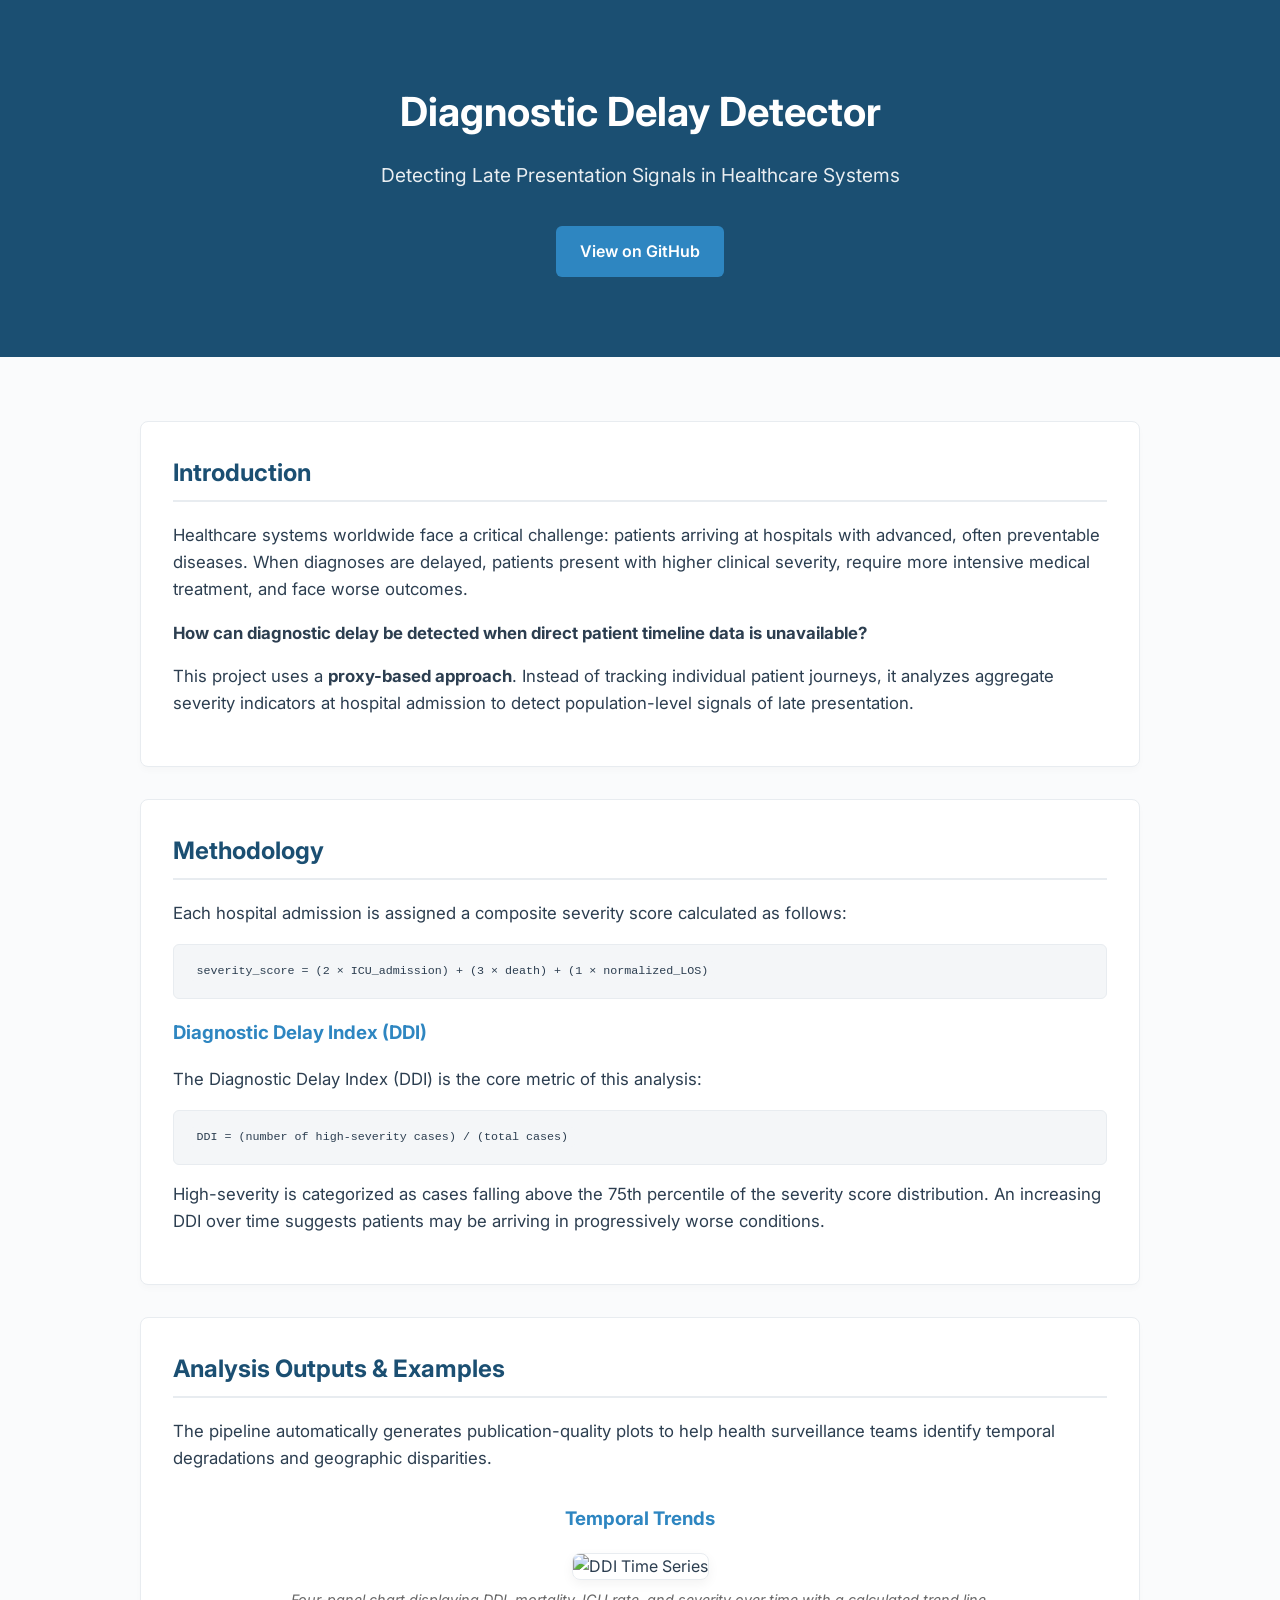
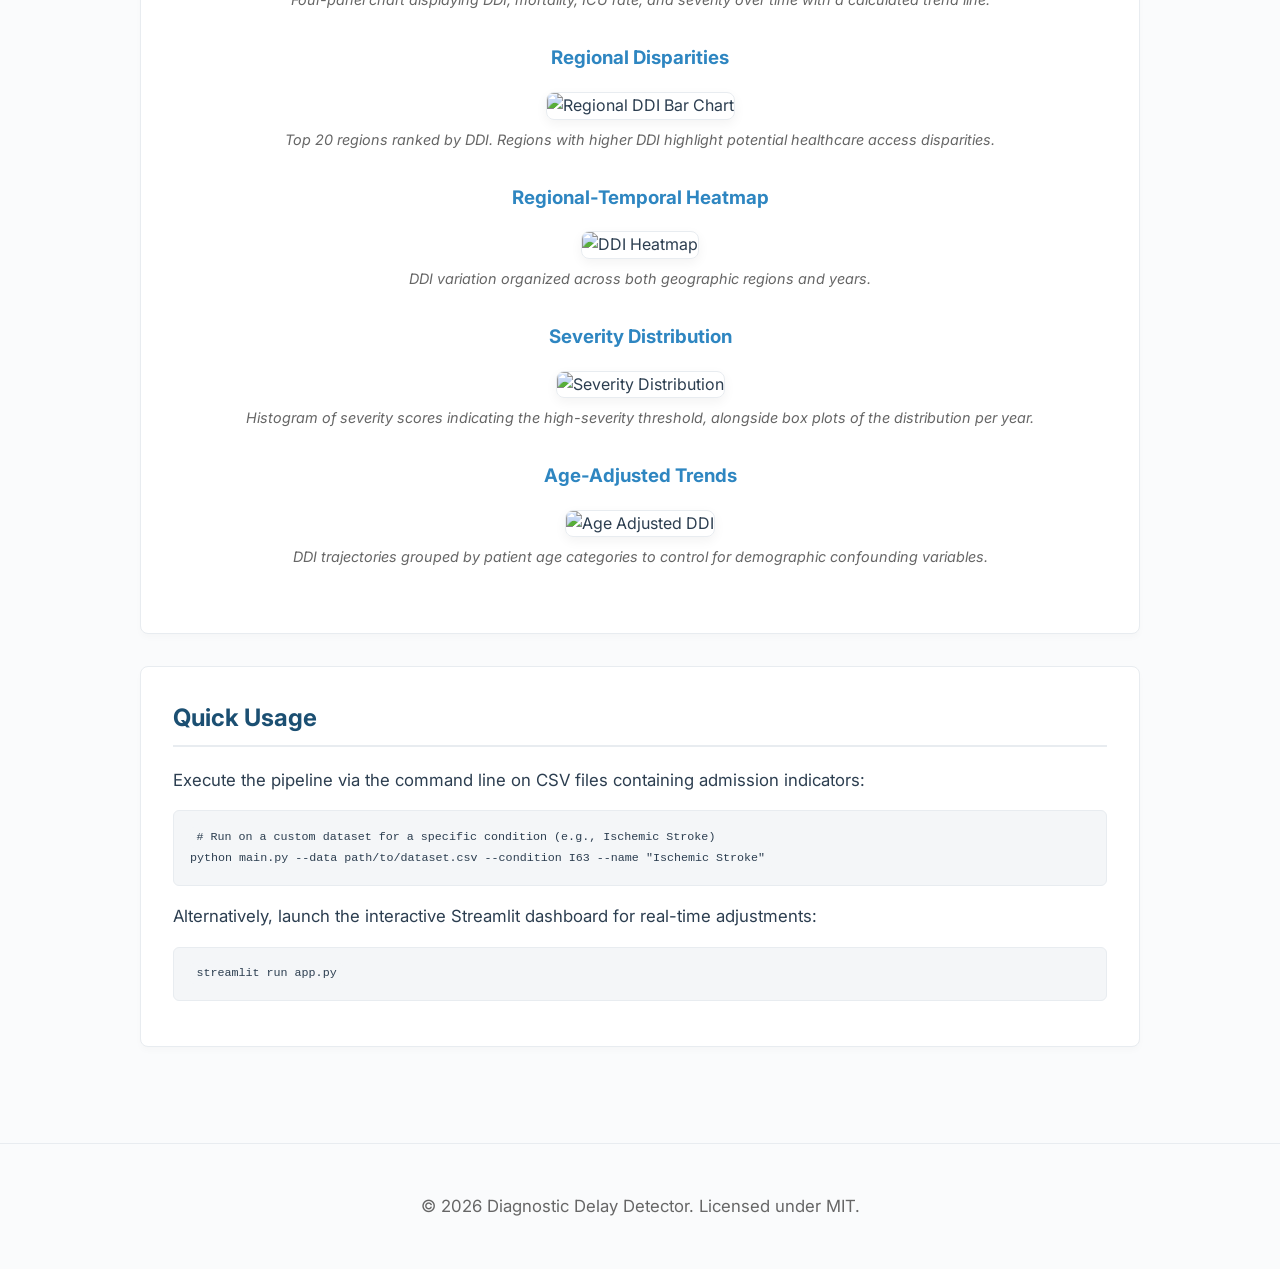
==== docs/index.html @ 6548d3b0 "Initial commit: Diagnostic Delay Detector project" ====
<!DOCTYPE html>
<html lang="en">
<head>
    <meta charset="UTF-8">
    <meta name="viewport" content="width=device-width, initial-scale=1.0">
    <title>Diagnostic Delay Detector</title>
    <link href="https://fonts.googleapis.com/css2?family=Inter:wght@400;600;700&display=swap" rel="stylesheet">
    <link rel="stylesheet" href="style.css">
</head>
<body>

    <header>
        <div class="container">
            <h1>Diagnostic Delay Detector</h1>
            <p>Detecting Late Presentation Signals in Healthcare Systems</p>
            <a href="https://github.com/your-username/diagnostic-delay-detector" class="btn">View on GitHub</a>
        </div>
    </header>

    <div class="container">
        <section id="introduction">
            <h2>Introduction</h2>
            <p>Healthcare systems worldwide face a critical challenge: patients arriving at hospitals with advanced, often preventable diseases. When diagnoses are delayed, patients present with higher clinical severity, require more intensive medical treatment, and face worse outcomes.</p>
            <p><strong>How can diagnostic delay be detected when direct patient timeline data is unavailable?</strong></p>
            <p>This project uses a <strong>proxy-based approach</strong>. Instead of tracking individual patient journeys, it analyzes aggregate severity indicators at hospital admission to detect population-level signals of late presentation.</p>
        </section>

        <section id="methodology">
            <h2>Methodology</h2>
            <p>Each hospital admission is assigned a composite severity score calculated as follows:</p>
            <pre><code>severity_score = (2 × ICU_admission) + (3 × death) + (1 × normalized_LOS)</code></pre>
            
            <h3>Diagnostic Delay Index (DDI)</h3>
            <p>The Diagnostic Delay Index (DDI) is the core metric of this analysis:</p>
            <pre><code>DDI = (number of high-severity cases) / (total cases)</code></pre>
            <p>High-severity is categorized as cases falling above the 75th percentile of the severity score distribution. An increasing DDI over time suggests patients may be arriving in progressively worse conditions.</p>
        </section>

        <section id="visualizations">
            <h2>Analysis Outputs & Examples</h2>
            <p>The pipeline automatically generates publication-quality plots to help health surveillance teams identify temporal degradations and geographic disparities.</p>

            <div class="image-container">
                <h3>Temporal Trends</h3>
                <img src="assets/ddi_time_series.png" alt="DDI Time Series">
                <p class="image-caption">Four-panel chart displaying DDI, mortality, ICU rate, and severity over time with a calculated trend line.</p>
            </div>

            <div class="image-container">
                <h3>Regional Disparities</h3>
                <img src="assets/regional_ddi_bar.png" alt="Regional DDI Bar Chart">
                <p class="image-caption">Top 20 regions ranked by DDI. Regions with higher DDI highlight potential healthcare access disparities.</p>
            </div>

            <div class="image-container">
                <h3>Regional-Temporal Heatmap</h3>
                <img src="assets/regional_temporal_heatmap.png" alt="DDI Heatmap">
                <p class="image-caption">DDI variation organized across both geographic regions and years.</p>
            </div>
            
            <div class="image-container">
                <h3>Severity Distribution</h3>
                <img src="assets/severity_distribution.png" alt="Severity Distribution">
                <p class="image-caption">Histogram of severity scores indicating the high-severity threshold, alongside box plots of the distribution per year.</p>
            </div>
            
            <div class="image-container">
                <h3>Age-Adjusted Trends</h3>
                <img src="assets/age_adjusted_ddi.png" alt="Age Adjusted DDI">
                <p class="image-caption">DDI trajectories grouped by patient age categories to control for demographic confounding variables.</p>
            </div>
        </section>

        <section id="usage">
            <h2>Quick Usage</h2>
            <p>Execute the pipeline via the command line on CSV files containing admission indicators:</p>
            <pre><code># Run on a custom dataset for a specific condition (e.g., Ischemic Stroke)
python main.py --data path/to/dataset.csv --condition I63 --name "Ischemic Stroke"</code></pre>
            <p>Alternatively, launch the interactive Streamlit dashboard for real-time adjustments:</p>
            <pre><code>streamlit run app.py</code></pre>
        </section>
    </div>

    <footer>
        <p>&copy; 2026 Diagnostic Delay Detector. Licensed under MIT.</p>
    </footer>

</body>
</html>
---- docs/style.css ----
:root {
  --primary-color: #1B4F72;
  --secondary-color: #2E86C1;
  --text-color: #2C3E50;
  --bg-color: #FAFBFC;
  --section-bg: #FFFFFF;
  --border-color: #E8ECF0;
  --accent-color: #E74C3C;
  --font-family: 'Inter', -apple-system, BlinkMacSystemFont, "Segoe UI", Roboto, Helvetica, Arial, sans-serif;
}

body {
  font-family: var(--font-family);
  color: var(--text-color);
  background-color: var(--bg-color);
  line-height: 1.6;
  margin: 0;
  padding: 0;
}

.container {
  max-width: 1000px;
  margin: 0 auto;
  padding: 2rem;
}

header {
  background-color: var(--primary-color);
  color: white;
  padding: 3rem 0;
  text-align: center;
  margin-bottom: 2rem;
}

header h1 {
  margin: 0;
  font-size: 2.5rem;
  font-weight: 700;
}

header p {
  font-size: 1.2rem;
  opacity: 0.9;
  margin-top: 1rem;
}

section {
  background-color: var(--section-bg);
  border: 1px solid var(--border-color);
  border-radius: 8px;
  padding: 2rem;
  margin-bottom: 2rem;
  box-shadow: 0 4px 6px rgba(0, 0, 0, 0.02);
}

h2 {
  color: var(--primary-color);
  border-bottom: 2px solid var(--border-color);
  padding-bottom: 0.5rem;
  margin-top: 0;
}

h3 {
  color: var(--secondary-color);
}

p, li {
  font-size: 1.05rem;
}

code {
  background-color: #f4f6f8;
  padding: 0.2rem 0.4rem;
  border-radius: 4px;
  font-family: monospace;
  font-size: 0.9em;
}

pre {
  background-color: #f4f6f8;
  padding: 1rem;
  border-radius: 6px;
  overflow-x: auto;
  border: 1px solid var(--border-color);
}

.image-container {
  margin: 2rem 0;
  text-align: center;
}

.image-container img {
  max-width: 100%;
  height: auto;
  border: 1px solid var(--border-color);
  border-radius: 8px;
  box-shadow: 0 4px 12px rgba(0, 0, 0, 0.05);
}

.image-caption {
  font-size: 0.9rem;
  color: #666;
  margin-top: 0.5rem;
  font-style: italic;
}

table {
  width: 100%;
  border-collapse: collapse;
  margin: 1rem 0;
}

th, td {
  padding: 0.75rem;
  border: 1px solid var(--border-color);
  text-align: left;
}

th {
  background-color: #f8f9fa;
  font-weight: 600;
  color: var(--primary-color);
}

.btn {
  display: inline-block;
  background-color: var(--secondary-color);
  color: white;
  padding: 0.8rem 1.5rem;
  text-decoration: none;
  border-radius: 6px;
  font-weight: 600;
  transition: background-color 0.2s;
  margin-top: 1rem;
}

.btn:hover {
  background-color: var(--primary-color);
}

footer {
  text-align: center;
  padding: 2rem;
  color: #666;
  font-size: 0.9rem;
  border-top: 1px solid var(--border-color);
  margin-top: 2rem;
}
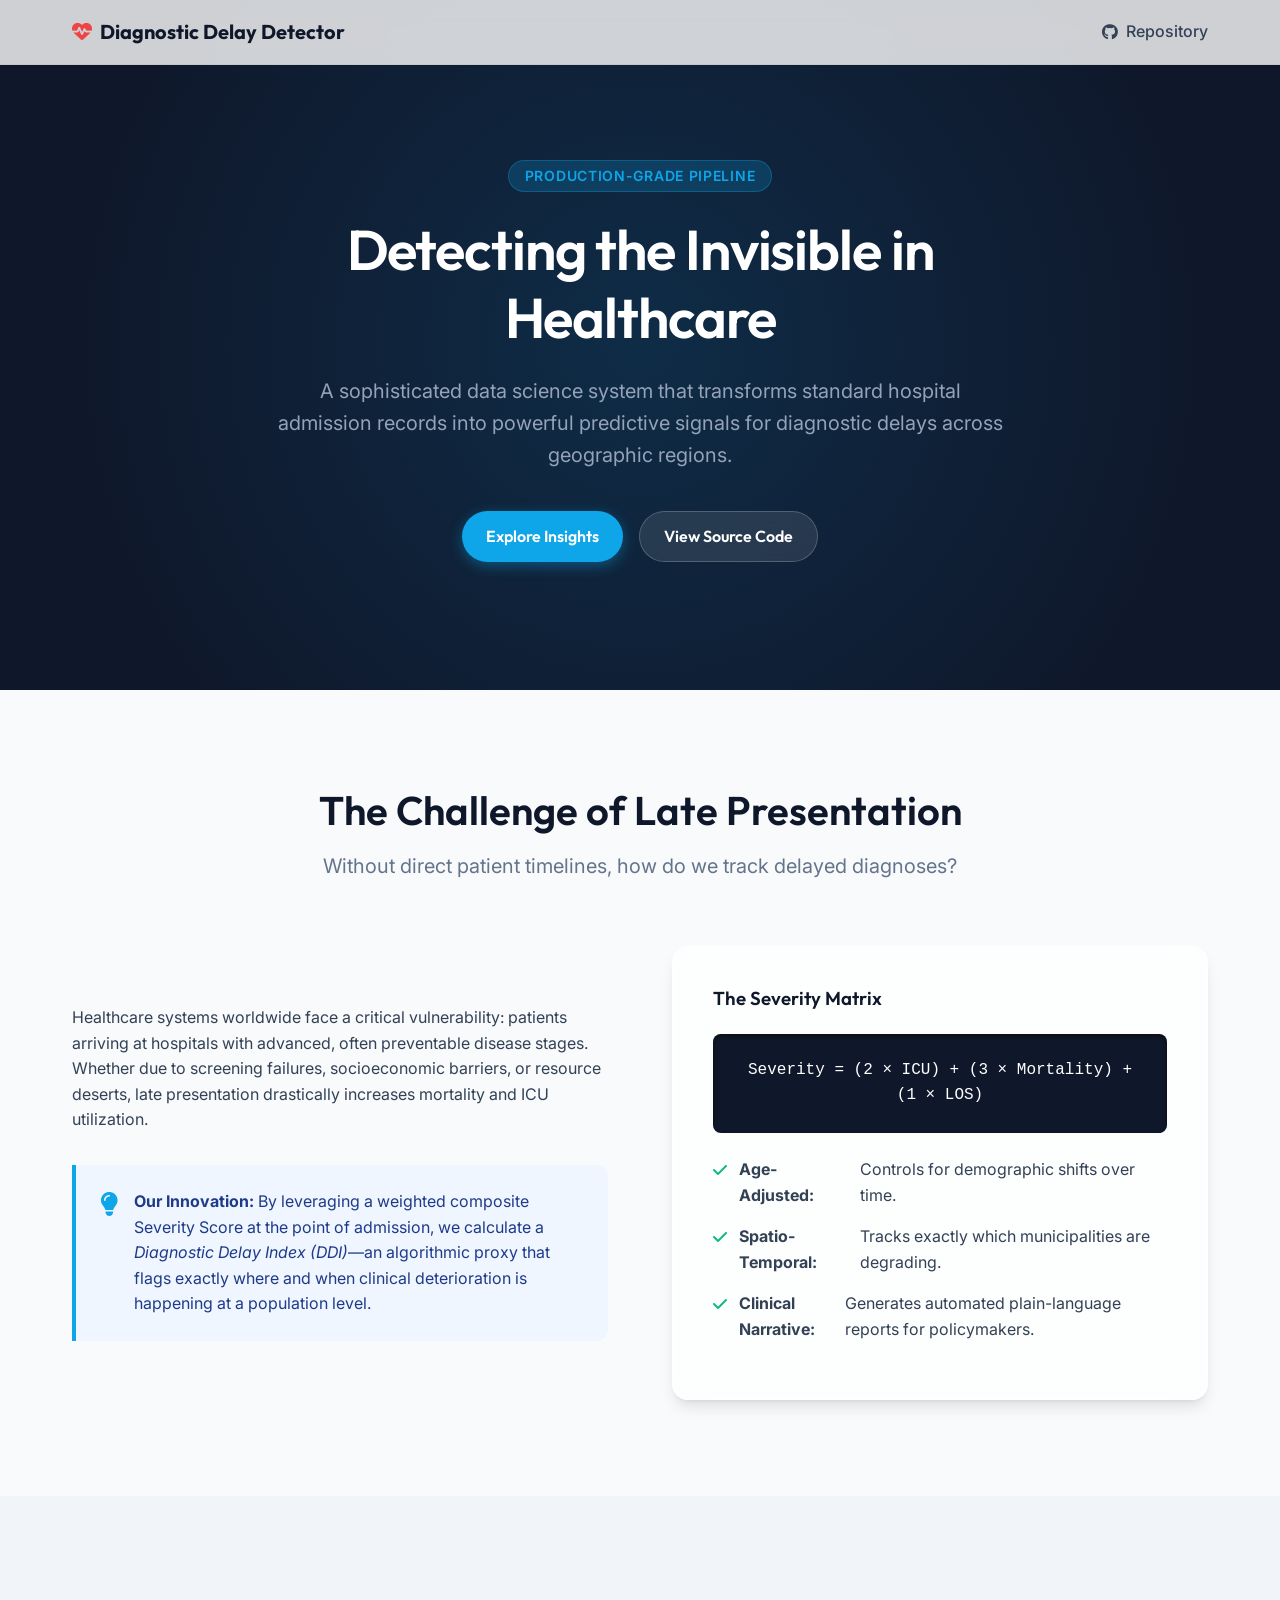
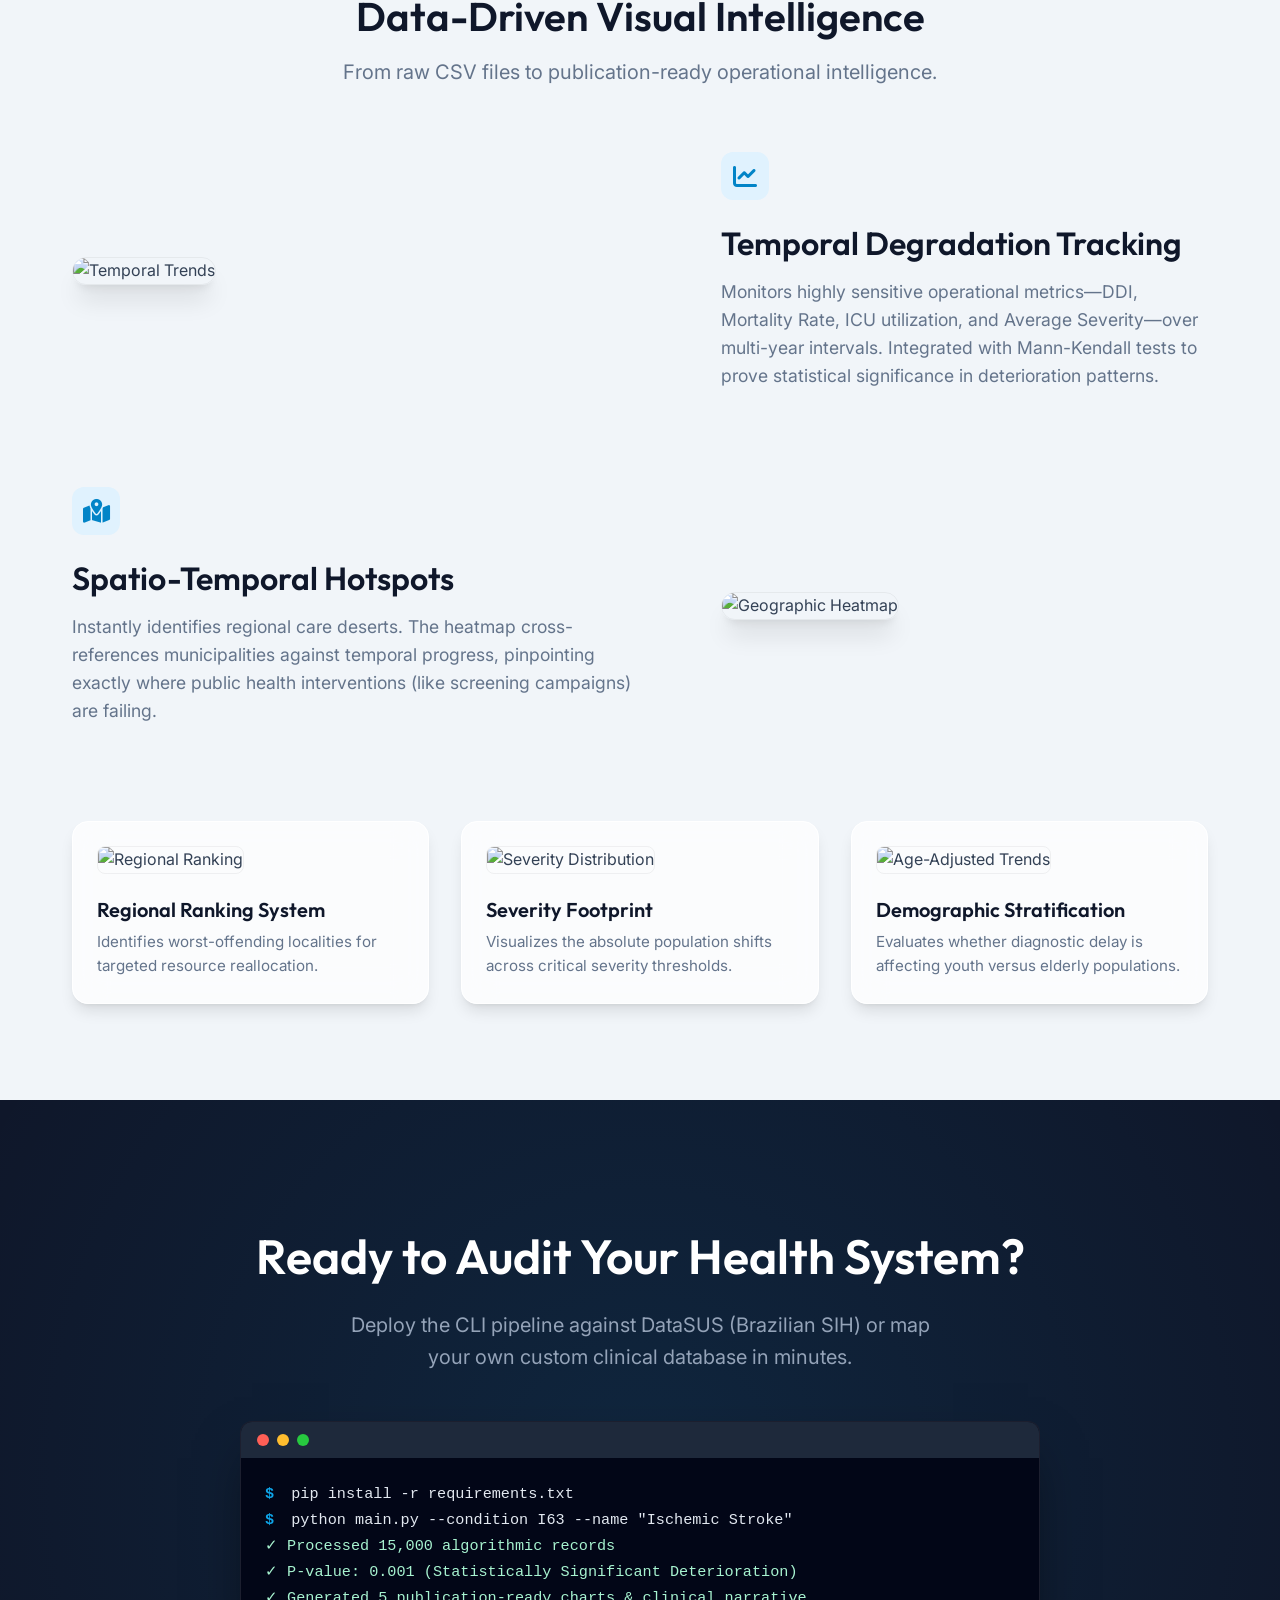
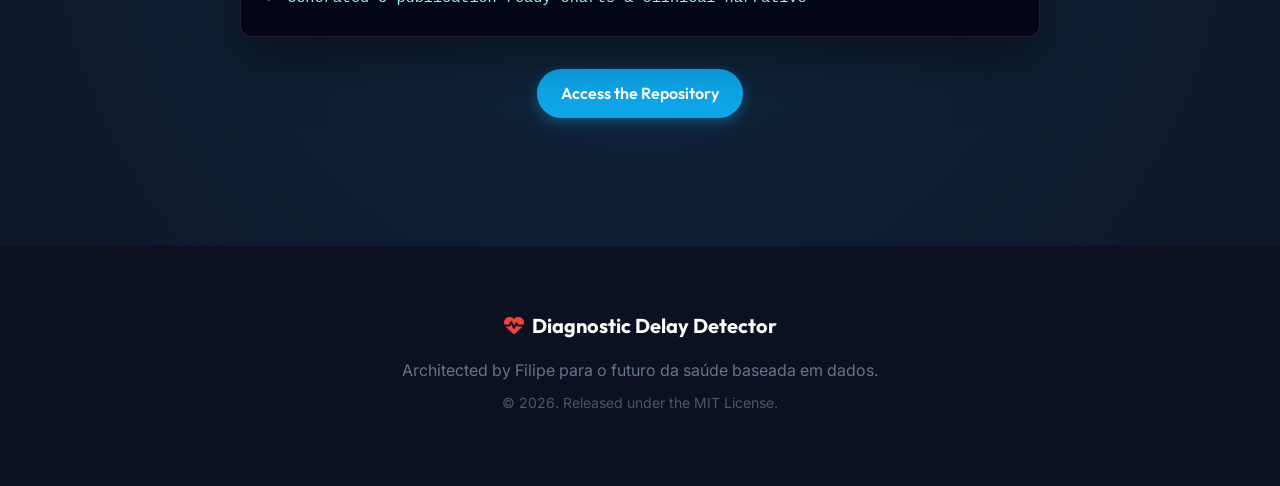
==== commit de543b02: "Enhance docs website for portfolio presentation" ====
--- a/docs/index.html
+++ b/docs/index.html
@@ -4,86 +4,194 @@
     <meta charset="UTF-8">
     <meta name="viewport" content="width=device-width, initial-scale=1.0">
     <title>Diagnostic Delay Detector</title>
-    <link href="https://fonts.googleapis.com/css2?family=Inter:wght@400;600;700&display=swap" rel="stylesheet">
+    
+    <!-- Modern Typography -->
+    <link rel="preconnect" href="https://fonts.googleapis.com">
+    <link rel="preconnect" href="https://fonts.gstatic.com" crossorigin>
+    <link href="https://fonts.googleapis.com/css2?family=Outfit:wght@300;400;500;600;700&family=Inter:wght@400;500;600&display=swap" rel="stylesheet">
+    
+    <!-- Icons -->
+    <link rel="stylesheet" href="https://cdnjs.cloudflare.com/ajax/libs/font-awesome/6.4.0/css/all.min.css">
+    
     <link rel="stylesheet" href="style.css">
 </head>
 <body>
 
-    <header>
+    <!-- Navigation -->
+    <nav class="navbar">
+        <div class="nav-container">
+            <div class="logo">
+                <i class="fa-solid fa-heart-pulse"></i>
+                <span>Diagnostic Delay Detector</span>
+            </div>
+            <a href="https://github.com/fgronzani/DiagnosticDelayIndex" class="github-link" target="_blank">
+                <i class="fa-brands fa-github"></i> Repository
+            </a>
+        </div>
+    </nav>
+
+    <!-- Hero Section -->
+    <section class="hero">
+        <div class="hero-bg"></div>
+        <div class="container hero-content">
+            <div class="badge">Production-Grade Pipeline</div>
+            <h1>Detecting the Invisible in Healthcare</h1>
+            <p>A sophisticated data science system that transforms standard hospital admission records into powerful predictive signals for diagnostic delays across geographic regions.</p>
+            <div class="hero-actions">
+                <a href="#visuals" class="btn btn-primary">Explore Insights</a>
+                <a href="https://github.com/fgronzani/DiagnosticDelayIndex" class="btn btn-secondary" target="_blank">View Source Code</a>
+            </div>
+        </div>
+    </section>
+
+    <!-- The Problem Section -->
+    <section class="problem-section container" id="about">
+        <div class="section-header text-center">
+            <h2>The Challenge of Late Presentation</h2>
+            <p class="subtitle">Without direct patient timelines, how do we track delayed diagnoses?</p>
+        </div>
+        <div class="grid-2">
+            <div class="problem-text">
+                <p>Healthcare systems worldwide face a critical vulnerability: patients arriving at hospitals with advanced, often preventable disease stages. Whether due to screening failures, socioeconomic barriers, or resource deserts, late presentation drastically increases mortality and ICU utilization.</p>
+                <div class="highlight-box">
+                    <i class="fa-solid fa-lightbulb"></i>
+                    <div>
+                        <strong>Our Innovation:</strong>
+                        <span>By leveraging a weighted composite Severity Score at the point of admission, we calculate a <em>Diagnostic Delay Index (DDI)</em>—an algorithmic proxy that flags exactly where and when clinical deterioration is happening at a population level.</span>
+                    </div>
+                </div>
+            </div>
+            <div class="methodology-card glassmorphism">
+                <h3>The Severity Matrix</h3>
+                <div class="math-formula">
+                    <code>Severity = (2 × ICU) + (3 × Mortality) + (1 × LOS)</code>
+                </div>
+                <ul class="feature-list">
+                    <li><i class="fa-solid fa-check text-green"></i> <strong>Age-Adjusted:</strong> Controls for demographic shifts over time.</li>
+                    <li><i class="fa-solid fa-check text-green"></i> <strong>Spatio-Temporal:</strong> Tracks exactly which municipalities are degrading.</li>
+                    <li><i class="fa-solid fa-check text-green"></i> <strong>Clinical Narrative:</strong> Generates automated plain-language reports for policymakers.</li>
+                </ul>
+            </div>
+        </div>
+    </section>
+
+    <!-- Data Visualizations Showcase -->
+    <section class="showcase-section bg-light" id="visuals">
         <div class="container">
-            <h1>Diagnostic Delay Detector</h1>
-            <p>Detecting Late Presentation Signals in Healthcare Systems</p>
-            <a href="https://github.com/your-username/diagnostic-delay-detector" class="btn">View on GitHub</a>
-        </div>
-    </header>
-
-    <div class="container">
-        <section id="introduction">
-            <h2>Introduction</h2>
-            <p>Healthcare systems worldwide face a critical challenge: patients arriving at hospitals with advanced, often preventable diseases. When diagnoses are delayed, patients present with higher clinical severity, require more intensive medical treatment, and face worse outcomes.</p>
-            <p><strong>How can diagnostic delay be detected when direct patient timeline data is unavailable?</strong></p>
-            <p>This project uses a <strong>proxy-based approach</strong>. Instead of tracking individual patient journeys, it analyzes aggregate severity indicators at hospital admission to detect population-level signals of late presentation.</p>
-        </section>
-
-        <section id="methodology">
-            <h2>Methodology</h2>
-            <p>Each hospital admission is assigned a composite severity score calculated as follows:</p>
-            <pre><code>severity_score = (2 × ICU_admission) + (3 × death) + (1 × normalized_LOS)</code></pre>
-            
-            <h3>Diagnostic Delay Index (DDI)</h3>
-            <p>The Diagnostic Delay Index (DDI) is the core metric of this analysis:</p>
-            <pre><code>DDI = (number of high-severity cases) / (total cases)</code></pre>
-            <p>High-severity is categorized as cases falling above the 75th percentile of the severity score distribution. An increasing DDI over time suggests patients may be arriving in progressively worse conditions.</p>
-        </section>
-
-        <section id="visualizations">
-            <h2>Analysis Outputs & Examples</h2>
-            <p>The pipeline automatically generates publication-quality plots to help health surveillance teams identify temporal degradations and geographic disparities.</p>
-
-            <div class="image-container">
-                <h3>Temporal Trends</h3>
-                <img src="assets/ddi_time_series.png" alt="DDI Time Series">
-                <p class="image-caption">Four-panel chart displaying DDI, mortality, ICU rate, and severity over time with a calculated trend line.</p>
+            <div class="section-header text-center">
+                <h2>Data-Driven Visual Intelligence</h2>
+                <p class="subtitle">From raw CSV files to publication-ready operational intelligence.</p>
             </div>
 
-            <div class="image-container">
-                <h3>Regional Disparities</h3>
-                <img src="assets/regional_ddi_bar.png" alt="Regional DDI Bar Chart">
-                <p class="image-caption">Top 20 regions ranked by DDI. Regions with higher DDI highlight potential healthcare access disparities.</p>
+            <!-- Showcase Item 1: Time Series -->
+            <div class="showcase-card">
+                <div class="showcase-image">
+                    <img src="assets/ddi_time_series.png" alt="Temporal Trends" loading="lazy">
+                </div>
+                <div class="showcase-info">
+                    <div class="icon-wrapper"><i class="fa-solid fa-chart-line"></i></div>
+                    <h3>Temporal Degradation Tracking</h3>
+                    <p>Monitors highly sensitive operational metrics—DDI, Mortality Rate, ICU utilization, and Average Severity—over multi-year intervals. Integrated with Mann-Kendall tests to prove statistical significance in deterioration patterns.</p>
+                </div>
             </div>
 
-            <div class="image-container">
-                <h3>Regional-Temporal Heatmap</h3>
-                <img src="assets/regional_temporal_heatmap.png" alt="DDI Heatmap">
-                <p class="image-caption">DDI variation organized across both geographic regions and years.</p>
+            <!-- Showcase Item 2: Heatmap -->
+            <div class="showcase-card reverse">
+                <div class="showcase-image">
+                    <img src="assets/regional_temporal_heatmap.png" alt="Geographic Heatmap" loading="lazy">
+                </div>
+                <div class="showcase-info">
+                    <div class="icon-wrapper"><i class="fa-solid fa-map-location-dot"></i></div>
+                    <h3>Spatio-Temporal Hotspots</h3>
+                    <p>Instantly identifies regional care deserts. The heatmap cross-references municipalities against temporal progress, pinpointing exactly where public health interventions (like screening campaigns) are failing.</p>
+                </div>
+            </div>
+
+            <!-- Grid for Smaller Visuals -->
+            <div class="grid-3 mt-4">
+                <div class="mini-card glassmorphism">
+                    <img src="assets/regional_ddi_bar.png" alt="Regional Ranking" >
+                    <h4>Regional Ranking System</h4>
+                    <p>Identifies worst-offending localities for targeted resource reallocation.</p>
+                </div>
+                <div class="mini-card glassmorphism">
+                    <img src="assets/severity_distribution.png" alt="Severity Distribution" >
+                    <h4>Severity Footprint</h4>
+                    <p>Visualizes the absolute population shifts across critical severity thresholds.</p>
+                </div>
+                <div class="mini-card glassmorphism">
+                    <img src="assets/age_adjusted_ddi.png" alt="Age-Adjusted Trends" >
+                    <h4>Demographic Stratification</h4>
+                    <p>Evaluates whether diagnostic delay is affecting youth versus elderly populations.</p>
+                </div>
+            </div>
+        </div>
+    </section>
+
+    <!-- Call to Action -->
+    <section class="cta-section">
+        <div class="container text-center">
+            <h2>Ready to Audit Your Health System?</h2>
+            <p>Deploy the CLI pipeline against DataSUS (Brazilian SIH) or map your own custom clinical database in minutes.</p>
+            
+            <div class="terminal-mockup">
+                <div class="terminal-header">
+                    <span class="dot red"></span>
+                    <span class="dot yellow"></span>
+                    <span class="dot green"></span>
+                </div>
+                <div class="terminal-body">
+                    <span class="prompt">$</span> pip install -r requirements.txt<br>
+                    <span class="prompt">$</span> python main.py --condition I63 --name "Ischemic Stroke"<br>
+                    <span class="output">✓ Processed 15,000 algorithmic records</span><br>
+                    <span class="output">✓ P-value: 0.001 (Statistically Significant Deterioration)</span><br>
+                    <span class="output">✓ Generated 5 publication-ready charts & clinical narrative</span>
+                </div>
             </div>
             
-            <div class="image-container">
-                <h3>Severity Distribution</h3>
-                <img src="assets/severity_distribution.png" alt="Severity Distribution">
-                <p class="image-caption">Histogram of severity scores indicating the high-severity threshold, alongside box plots of the distribution per year.</p>
+            <div class="mt-4">
+                <a href="https://github.com/fgronzani/DiagnosticDelayIndex" class="btn btn-primary" target="_blank">Access the Repository</a>
             </div>
-            
-            <div class="image-container">
-                <h3>Age-Adjusted Trends</h3>
-                <img src="assets/age_adjusted_ddi.png" alt="Age Adjusted DDI">
-                <p class="image-caption">DDI trajectories grouped by patient age categories to control for demographic confounding variables.</p>
+        </div>
+    </section>
+
+    <!-- Footer -->
+    <footer>
+        <div class="container">
+            <div class="footer-content text-center">
+                <div class="logo">
+                    <i class="fa-solid fa-heart-pulse"></i>
+                    <span>Diagnostic Delay Detector</span>
+                </div>
+                <p>Architected by Filipe para o futuro da saúde baseada em dados.</p>
+                <p class="copyright">&copy; 2026. Released under the MIT License.</p>
             </div>
-        </section>
-
-        <section id="usage">
-            <h2>Quick Usage</h2>
-            <p>Execute the pipeline via the command line on CSV files containing admission indicators:</p>
-            <pre><code># Run on a custom dataset for a specific condition (e.g., Ischemic Stroke)
-python main.py --data path/to/dataset.csv --condition I63 --name "Ischemic Stroke"</code></pre>
-            <p>Alternatively, launch the interactive Streamlit dashboard for real-time adjustments:</p>
-            <pre><code>streamlit run app.py</code></pre>
-        </section>
-    </div>
-
-    <footer>
-        <p>&copy; 2026 Diagnostic Delay Detector. Licensed under MIT.</p>
+        </div>
     </footer>
 
+    <!-- Simple Scroll Animation Script -->
+    <script>
+        document.addEventListener("DOMContentLoaded", function() {
+            const observerOptions = {
+                root: null,
+                rootMargin: '0px',
+                threshold: 0.1
+            };
+
+            const observer = new IntersectionObserver((entries, observer) => {
+                entries.forEach(entry => {
+                    if (entry.isIntersecting) {
+                        entry.target.classList.add('visible');
+                        observer.unobserve(entry.target);
+                    }
+                });
+            }, observerOptions);
+
+            document.querySelectorAll('.showcase-card, .mini-card, .problem-text, .methodology-card, .terminal-mockup').forEach((el) => {
+                el.classList.add('fade-up');
+                observer.observe(el);
+            });
+        });
+    </script>
 </body>
 </html>
--- a/docs/style.css
+++ b/docs/style.css
@@ -1,148 +1,520 @@
+/* Modern CSS Reset and Variables */
 :root {
-  --primary-color: #1B4F72;
-  --secondary-color: #2E86C1;
-  --text-color: #2C3E50;
-  --bg-color: #FAFBFC;
-  --section-bg: #FFFFFF;
-  --border-color: #E8ECF0;
-  --accent-color: #E74C3C;
-  --font-family: 'Inter', -apple-system, BlinkMacSystemFont, "Segoe UI", Roboto, Helvetica, Arial, sans-serif;
+    --primary-color: #0F172A;     /* Slate 900 */
+    --primary-light: #1E293B;   /* Slate 800 */
+    --accent-color: #0EA5E9;      /* Sky 500 */
+    --accent-hover: #0284C7;      /* Sky 600 */
+    --text-main: #334155;         /* Slate 700 */
+    --text-muted: #64748B;        /* Slate 500 */
+    --bg-main: #F8FAFC;           /* Slate 50 */
+    --bg-card: #FFFFFF;
+    
+    --success: #10B981;           /* Emerald 500 */
+    --danger: #EF4444;            /* Red 500 */
+    
+    --font-heading: 'Outfit', -apple-system, sans-serif;
+    --font-body: 'Inter', -apple-system, sans-serif;
+    --font-mono: ui-monospace, SFMono-Regular, Menlo, Monaco, Consolas, monospace;
+    
+    --shadow-sm: 0 1px 2px 0 rgb(0 0 0 / 0.05);
+    --shadow-md: 0 4px 6px -1px rgb(0 0 0 / 0.1), 0 2px 4px -2px rgb(0 0 0 / 0.1);
+    --shadow-lg: 0 10px 15px -3px rgb(0 0 0 / 0.1), 0 4px 6px -4px rgb(0 0 0 / 0.1);
+    --shadow-xl: 0 20px 25px -5px rgb(0 0 0 / 0.1), 0 8px 10px -6px rgb(0 0 0 / 0.1);
+    
+    --radius-md: 0.5rem;
+    --radius-lg: 0.75rem;
+    --radius-xl: 1rem;
+}
+
+* {
+    box-sizing: border-box;
+    margin: 0;
+    padding: 0;
 }
 
 body {
-  font-family: var(--font-family);
-  color: var(--text-color);
-  background-color: var(--bg-color);
-  line-height: 1.6;
-  margin: 0;
-  padding: 0;
+    font-family: var(--font-body);
+    background-color: var(--bg-main);
+    color: var(--text-main);
+    line-height: 1.6;
+    overflow-x: hidden;
+}
+
+h1, h2, h3, h4, h5, h6 {
+    font-family: var(--font-heading);
+    color: var(--primary-color);
+    font-weight: 600;
+    line-height: 1.2;
+}
+
+a {
+    text-decoration: none;
+    color: var(--accent-color);
+    transition: color 0.2s ease;
 }
 
 .container {
-  max-width: 1000px;
-  margin: 0 auto;
-  padding: 2rem;
-}
-
-header {
-  background-color: var(--primary-color);
-  color: white;
-  padding: 3rem 0;
-  text-align: center;
-  margin-bottom: 2rem;
-}
-
-header h1 {
-  margin: 0;
-  font-size: 2.5rem;
-  font-weight: 700;
-}
-
-header p {
-  font-size: 1.2rem;
-  opacity: 0.9;
-  margin-top: 1rem;
-}
-
-section {
-  background-color: var(--section-bg);
-  border: 1px solid var(--border-color);
-  border-radius: 8px;
-  padding: 2rem;
-  margin-bottom: 2rem;
-  box-shadow: 0 4px 6px rgba(0, 0, 0, 0.02);
-}
-
-h2 {
-  color: var(--primary-color);
-  border-bottom: 2px solid var(--border-color);
-  padding-bottom: 0.5rem;
-  margin-top: 0;
-}
-
-h3 {
-  color: var(--secondary-color);
-}
-
-p, li {
-  font-size: 1.05rem;
-}
-
-code {
-  background-color: #f4f6f8;
-  padding: 0.2rem 0.4rem;
-  border-radius: 4px;
-  font-family: monospace;
-  font-size: 0.9em;
-}
-
-pre {
-  background-color: #f4f6f8;
-  padding: 1rem;
-  border-radius: 6px;
-  overflow-x: auto;
-  border: 1px solid var(--border-color);
-}
-
-.image-container {
-  margin: 2rem 0;
-  text-align: center;
-}
-
-.image-container img {
-  max-width: 100%;
-  height: auto;
-  border: 1px solid var(--border-color);
-  border-radius: 8px;
-  box-shadow: 0 4px 12px rgba(0, 0, 0, 0.05);
-}
-
-.image-caption {
-  font-size: 0.9rem;
-  color: #666;
-  margin-top: 0.5rem;
-  font-style: italic;
-}
-
-table {
-  width: 100%;
-  border-collapse: collapse;
-  margin: 1rem 0;
-}
-
-th, td {
-  padding: 0.75rem;
-  border: 1px solid var(--border-color);
-  text-align: left;
-}
-
-th {
-  background-color: #f8f9fa;
-  font-weight: 600;
-  color: var(--primary-color);
-}
-
+    max-width: 1200px;
+    margin: 0 auto;
+    padding: 0 2rem;
+}
+
+.text-center { text-align: center; }
+.mt-4 { margin-top: 2rem; }
+.text-green { color: var(--success); }
+
+/* Buttons */
 .btn {
-  display: inline-block;
-  background-color: var(--secondary-color);
-  color: white;
-  padding: 0.8rem 1.5rem;
-  text-decoration: none;
-  border-radius: 6px;
-  font-weight: 600;
-  transition: background-color 0.2s;
-  margin-top: 1rem;
-}
-
-.btn:hover {
-  background-color: var(--primary-color);
-}
-
+    display: inline-flex;
+    align-items: center;
+    justify-content: center;
+    padding: 0.75rem 1.5rem;
+    font-family: var(--font-heading);
+    font-weight: 600;
+    border-radius: 9999px;
+    transition: all 0.3s ease;
+    cursor: pointer;
+    font-size: 1rem;
+}
+
+.btn-primary {
+    background-color: var(--accent-color);
+    color: white;
+    box-shadow: 0 4px 14px 0 rgba(14, 165, 233, 0.39);
+}
+
+.btn-primary:hover {
+    background-color: var(--accent-hover);
+    color: white;
+    transform: translateY(-2px);
+    box-shadow: 0 6px 20px rgba(14, 165, 233, 0.23);
+}
+
+.btn-secondary {
+    background-color: rgba(255, 255, 255, 0.1);
+    color: white;
+    backdrop-filter: blur(10px);
+    border: 1px solid rgba(255, 255, 255, 0.2);
+}
+
+.btn-secondary:hover {
+    background-color: rgba(255, 255, 255, 0.2);
+    color: white;
+    transform: translateY(-2px);
+}
+
+/* Glassmorphism */
+.glassmorphism {
+    background: rgba(255, 255, 255, 0.7);
+    backdrop-filter: blur(16px);
+    -webkit-backdrop-filter: blur(16px);
+    border: 1px solid rgba(255, 255, 255, 1);
+    box-shadow: var(--shadow-lg);
+    border-radius: var(--radius-xl);
+}
+
+/* Navigation */
+.navbar {
+    position: fixed;
+    top: 0;
+    width: 100%;
+    z-index: 1000;
+    background: rgba(255, 255, 255, 0.8);
+    backdrop-filter: blur(12px);
+    border-bottom: 1px solid rgba(0, 0, 0, 0.05);
+    padding: 1rem 0;
+    box-shadow: var(--shadow-sm);
+}
+
+.nav-container {
+    max-width: 1200px;
+    margin: 0 auto;
+    padding: 0 2rem;
+    display: flex;
+    justify-content: space-between;
+    align-items: center;
+}
+
+.logo {
+    display: flex;
+    align-items: center;
+    gap: 0.5rem;
+    font-family: var(--font-heading);
+    font-weight: 700;
+    font-size: 1.25rem;
+    color: var(--primary-color);
+}
+
+.logo i {
+    color: var(--danger);
+}
+
+.github-link {
+    display: flex;
+    align-items: center;
+    gap: 0.5rem;
+    color: var(--text-main);
+    font-weight: 500;
+}
+
+.github-link:hover {
+    color: var(--primary-color);
+}
+
+/* Hero Section */
+.hero {
+    position: relative;
+    padding: 10rem 0 8rem;
+    background: var(--primary-color);
+    color: white;
+    overflow: hidden;
+}
+
+.hero-bg {
+    position: absolute;
+    top: -50%;
+    left: -50%;
+    width: 200%;
+    height: 200%;
+    background: radial-gradient(circle, rgba(14, 165, 233, 0.15) 0%, rgba(15, 23, 42, 1) 40%);
+    z-index: 0;
+    animation: rotate 60s linear infinite;
+}
+
+@keyframes rotate {
+    0% { transform: rotate(0deg); }
+    100% { transform: rotate(360deg); }
+}
+
+.hero-content {
+    position: relative;
+    z-index: 1;
+    text-align: center;
+    max-width: 800px;
+}
+
+.hero .badge {
+    display: inline-block;
+    padding: 0.25rem 1rem;
+    background: rgba(14, 165, 233, 0.2);
+    border: 1px solid rgba(14, 165, 233, 0.3);
+    color: var(--accent-color);
+    border-radius: 9999px;
+    font-size: 0.875rem;
+    font-weight: 600;
+    margin-bottom: 1.5rem;
+    letter-spacing: 0.05em;
+    text-transform: uppercase;
+}
+
+.hero h1 {
+    font-size: 3.5rem;
+    color: white;
+    margin-bottom: 1.5rem;
+    letter-spacing: -0.02em;
+}
+
+.hero p {
+    font-size: 1.25rem;
+    color: #94A3B8;
+    margin-bottom: 2.5rem;
+}
+
+.hero-actions {
+    display: flex;
+    justify-content: center;
+    gap: 1rem;
+}
+
+/* Common Sections */
+.section-header {
+    margin-bottom: 4rem;
+}
+
+.section-header h2 {
+    font-size: 2.5rem;
+    margin-bottom: 1rem;
+}
+
+.section-header .subtitle {
+    font-size: 1.25rem;
+    color: var(--text-muted);
+}
+
+.bg-light {
+    background-color: #F1F5F9;
+}
+
+/* Problem Section grid */
+.problem-section {
+    padding: 6rem 2rem;
+}
+
+.grid-2 {
+    display: grid;
+    grid-template-columns: 1fr 1fr;
+    gap: 4rem;
+    align-items: center;
+}
+
+.highlight-box {
+    margin-top: 2rem;
+    padding: 1.5rem;
+    background: #EFF6FF;
+    border-left: 4px solid var(--accent-color);
+    border-radius: 0 var(--radius-lg) var(--radius-lg) 0;
+    display: flex;
+    gap: 1rem;
+    color: #1E3A8A;
+}
+
+.highlight-box i {
+    font-size: 1.5rem;
+    color: var(--accent-color);
+    margin-top: 0.2rem;
+}
+
+.methodology-card {
+    padding: 2.5rem;
+}
+
+.math-formula {
+    background: var(--primary-color);
+    color: white;
+    padding: 1.5rem;
+    border-radius: var(--radius-md);
+    margin: 1.5rem 0;
+    font-family: var(--font-mono);
+    text-align: center;
+    font-size: 1rem;
+    box-shadow: inset 0 2px 4px rgba(0,0,0,0.5);
+}
+
+.feature-list {
+    list-style: none;
+}
+
+.feature-list li {
+    margin-bottom: 1rem;
+    display: flex;
+    align-items: flex-start;
+    gap: 0.75rem;
+}
+
+.feature-list i {
+    margin-top: 0.3rem;
+}
+
+/* Showcase Section */
+.showcase-section {
+    padding: 6rem 0;
+}
+
+.showcase-card {
+    display: grid;
+    grid-template-columns: 1.2fr 1fr;
+    gap: 4rem;
+    align-items: center;
+    margin-bottom: 6rem;
+}
+
+.showcase-card.reverse {
+    grid-template-columns: 1fr 1.2fr;
+    direction: rtl;
+}
+
+.showcase-card.reverse > * {
+    direction: ltr;
+}
+
+.showcase-image {
+    perspective: 1000px;
+}
+
+.showcase-image img {
+    width: 100%;
+    border-radius: var(--radius-xl);
+    box-shadow: var(--shadow-xl);
+    transition: transform 0.5s ease;
+    border: 1px solid rgba(0,0,0,0.05);
+}
+
+.showcase-image:hover img {
+    transform: rotateY(-2deg) rotateX(2deg) scale(1.02);
+}
+
+.showcase-card.reverse .showcase-image:hover img {
+    transform: rotateY(2deg) rotateX(2deg) scale(1.02);
+}
+
+.showcase-info .icon-wrapper {
+    width: 3rem;
+    height: 3rem;
+    background: #E0F2FE;
+    color: var(--accent-hover);
+    border-radius: 0.75rem;
+    display: flex;
+    align-items: center;
+    justify-content: center;
+    font-size: 1.5rem;
+    margin-bottom: 1.5rem;
+}
+
+.showcase-info h3 {
+    font-size: 2rem;
+    margin-bottom: 1rem;
+}
+
+.showcase-info p {
+    font-size: 1.1rem;
+    color: var(--text-muted);
+}
+
+/* Grid 3 */
+.grid-3 {
+    display: grid;
+    grid-template-columns: repeat(3, 1fr);
+    gap: 2rem;
+}
+
+.mini-card {
+    padding: 1.5rem;
+    transition: transform 0.3s ease, box-shadow 0.3s ease;
+}
+
+.mini-card:hover {
+    transform: translateY(-5px);
+    box-shadow: var(--shadow-xl);
+}
+
+.mini-card img {
+    width: 100%;
+    border-radius: var(--radius-md);
+    margin-bottom: 1.5rem;
+    border: 1px solid rgba(0,0,0,0.05);
+}
+
+.mini-card h4 {
+    font-size: 1.25rem;
+    margin-bottom: 0.5rem;
+}
+
+.mini-card p {
+    font-size: 0.95rem;
+    color: var(--text-muted);
+}
+
+/* CTA Section */
+.cta-section {
+    padding: 8rem 0;
+    background: var(--primary-color);
+    color: white;
+    background-image: radial-gradient(circle at center, rgba(14, 165, 233, 0.1) 0%, transparent 100%);
+}
+
+.cta-section h2 {
+    color: white;
+    font-size: 3rem;
+    margin-bottom: 1.5rem;
+}
+
+.cta-section p {
+    font-size: 1.25rem;
+    color: #94A3B8;
+    margin-bottom: 3rem;
+    max-width: 600px;
+    margin-left: auto;
+    margin-right: auto;
+}
+
+.terminal-mockup {
+    max-width: 800px;
+    margin: 0 auto;
+    background: #020617;
+    border-radius: var(--radius-lg);
+    box-shadow: 0 25px 50px -12px rgba(0, 0, 0, 0.5);
+    overflow: hidden;
+    text-align: left;
+    border: 1px solid rgba(255,255,255,0.1);
+}
+
+.terminal-header {
+    background: #1E293B;
+    padding: 0.75rem 1rem;
+    display: flex;
+    gap: 0.5rem;
+}
+
+.terminal-header .dot {
+    width: 12px;
+    height: 12px;
+    border-radius: 50%;
+}
+
+.dot.red { background: #FF5F56; }
+.dot.yellow { background: #FFBD2E; }
+.dot.green { background: #27C93F; }
+
+.terminal-body {
+    padding: 1.5rem;
+    font-family: var(--font-mono);
+    color: #E2E8F0;
+    line-height: 1.7;
+    font-size: 0.95rem;
+}
+
+.terminal-body .prompt { color: var(--accent-color); font-weight: bold; margin-right: 0.5rem; }
+.terminal-body .output { color: #A7F3D0; }
+
+/* Footer */
 footer {
-  text-align: center;
-  padding: 2rem;
-  color: #666;
-  font-size: 0.9rem;
-  border-top: 1px solid var(--border-color);
-  margin-top: 2rem;
-}
+    background: #0B1120;
+    color: #64748B;
+    padding: 4rem 2rem;
+}
+
+footer .logo {
+    justify-content: center;
+    color: white;
+    margin-bottom: 1rem;
+}
+
+footer p {
+    margin-bottom: 0.5rem;
+}
+
+.copyright {
+    font-size: 0.875rem;
+    opacity: 0.7;
+}
+
+/* Animations Scroll */
+.fade-up {
+    opacity: 0;
+    transform: translateY(30px);
+    transition: opacity 0.8s ease-out, transform 0.8s ease-out;
+}
+
+.fade-up.visible {
+    opacity: 1;
+    transform: translateY(0);
+}
+
+/* Responsive */
+@media (max-width: 900px) {
+    .grid-2, .showcase-card, .showcase-card.reverse {
+        grid-template-columns: 1fr;
+        gap: 2rem;
+    }
+    
+    .grid-3 {
+        grid-template-columns: 1fr;
+    }
+    
+    .hero h1 {
+        font-size: 2.5rem;
+    }
+    .hero {
+        padding: 8rem 0 5rem;
+    }
+}
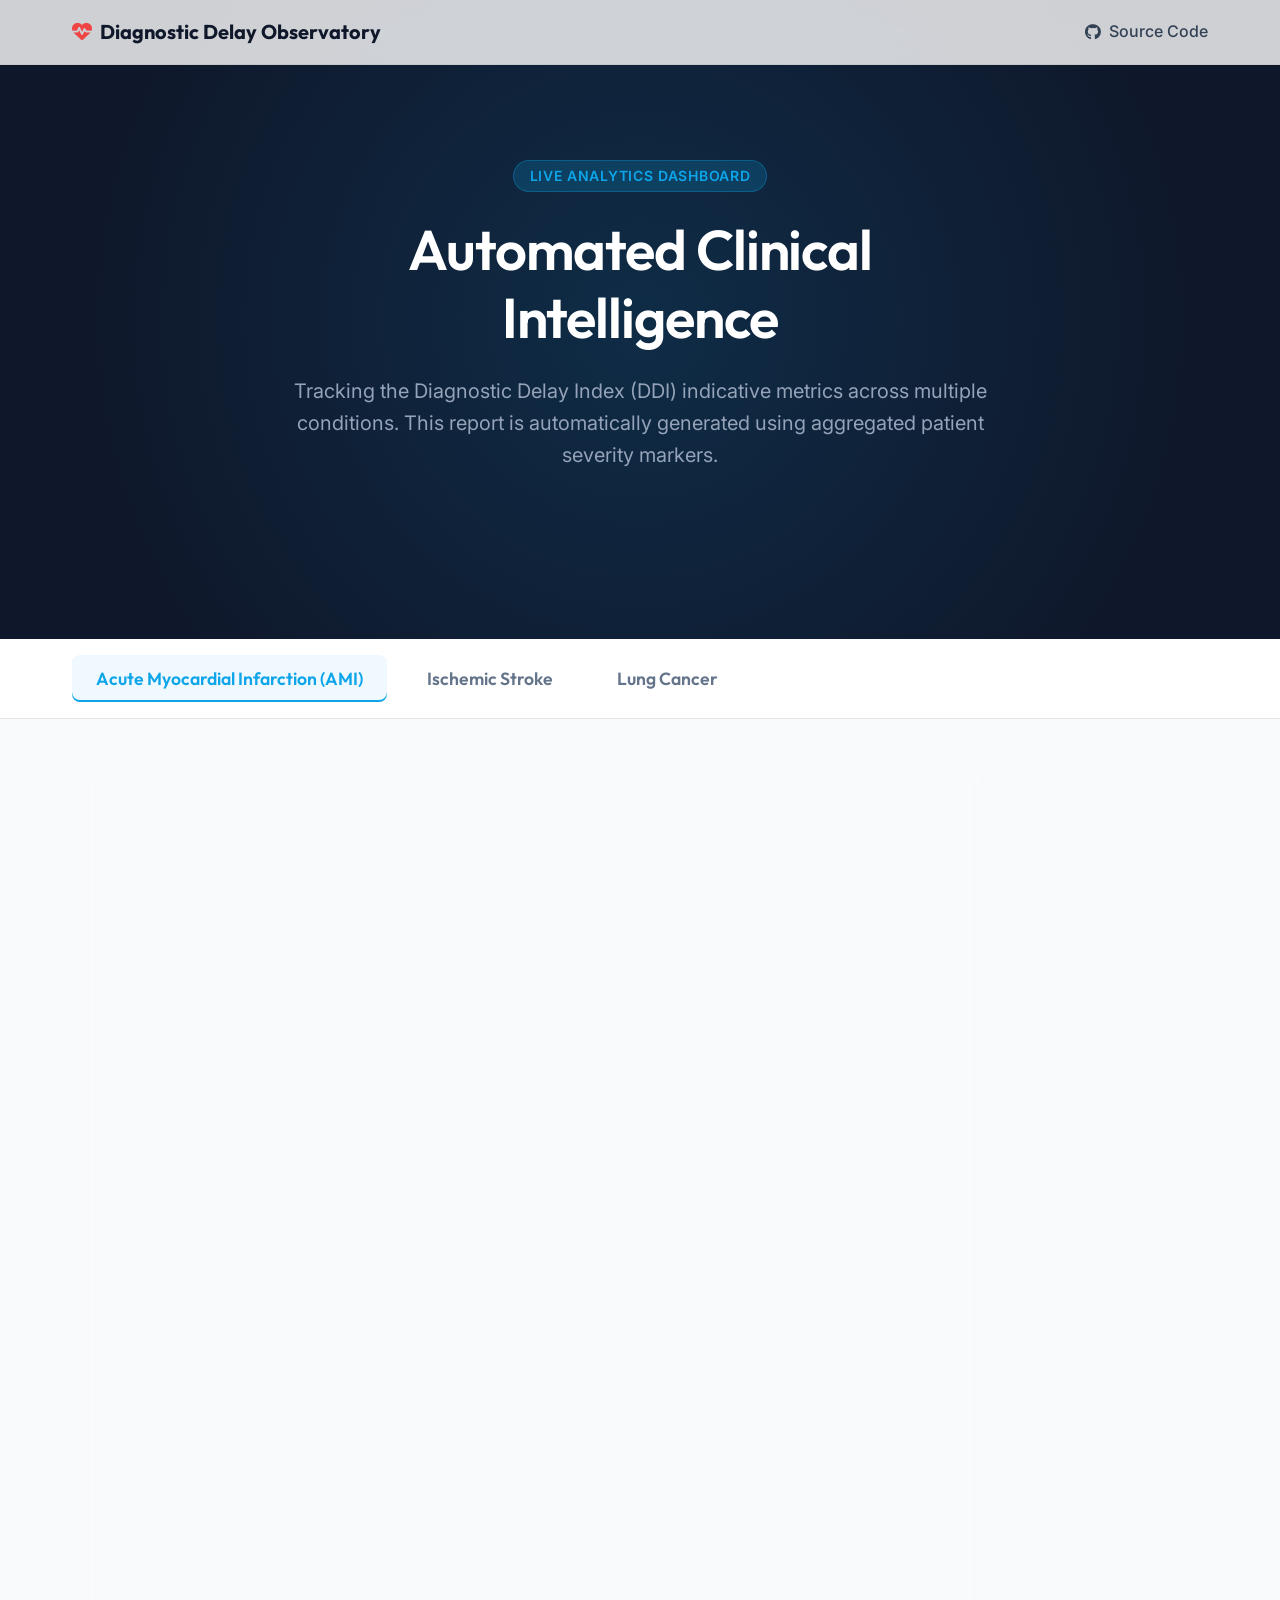
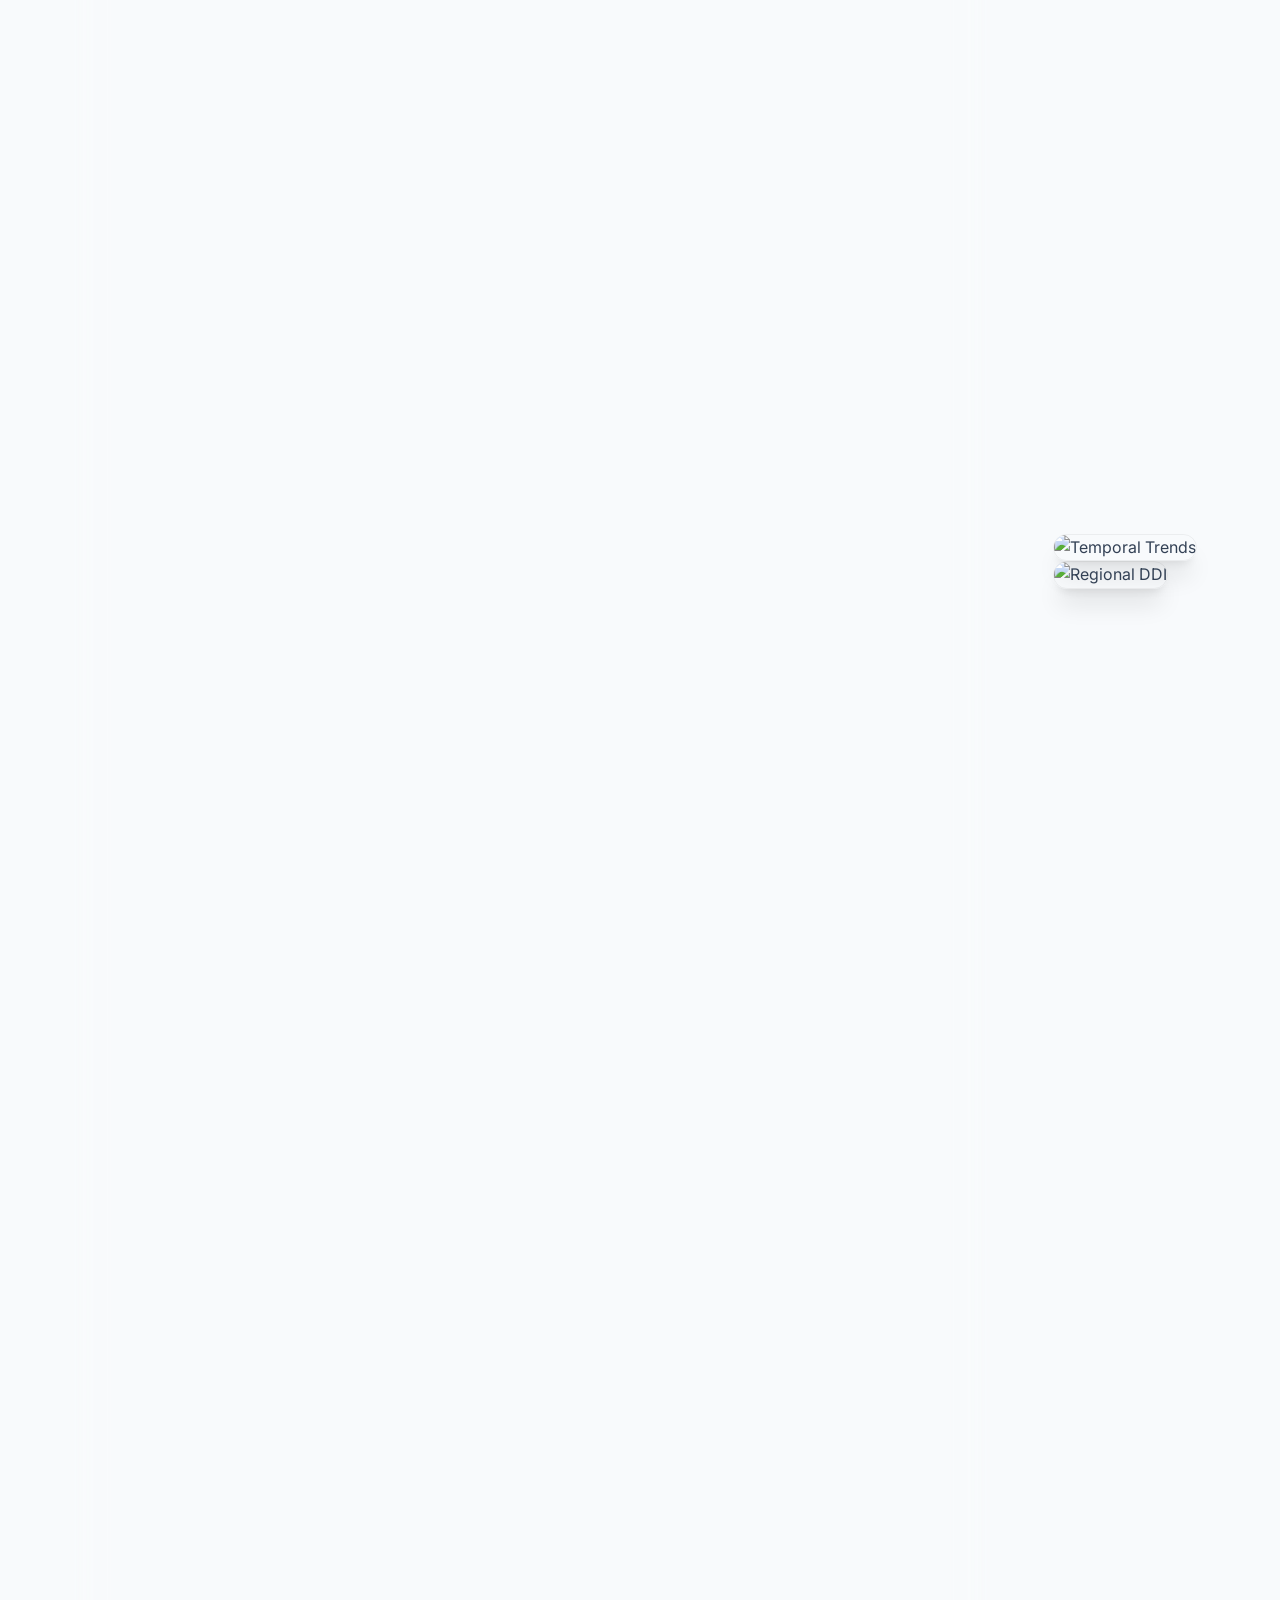
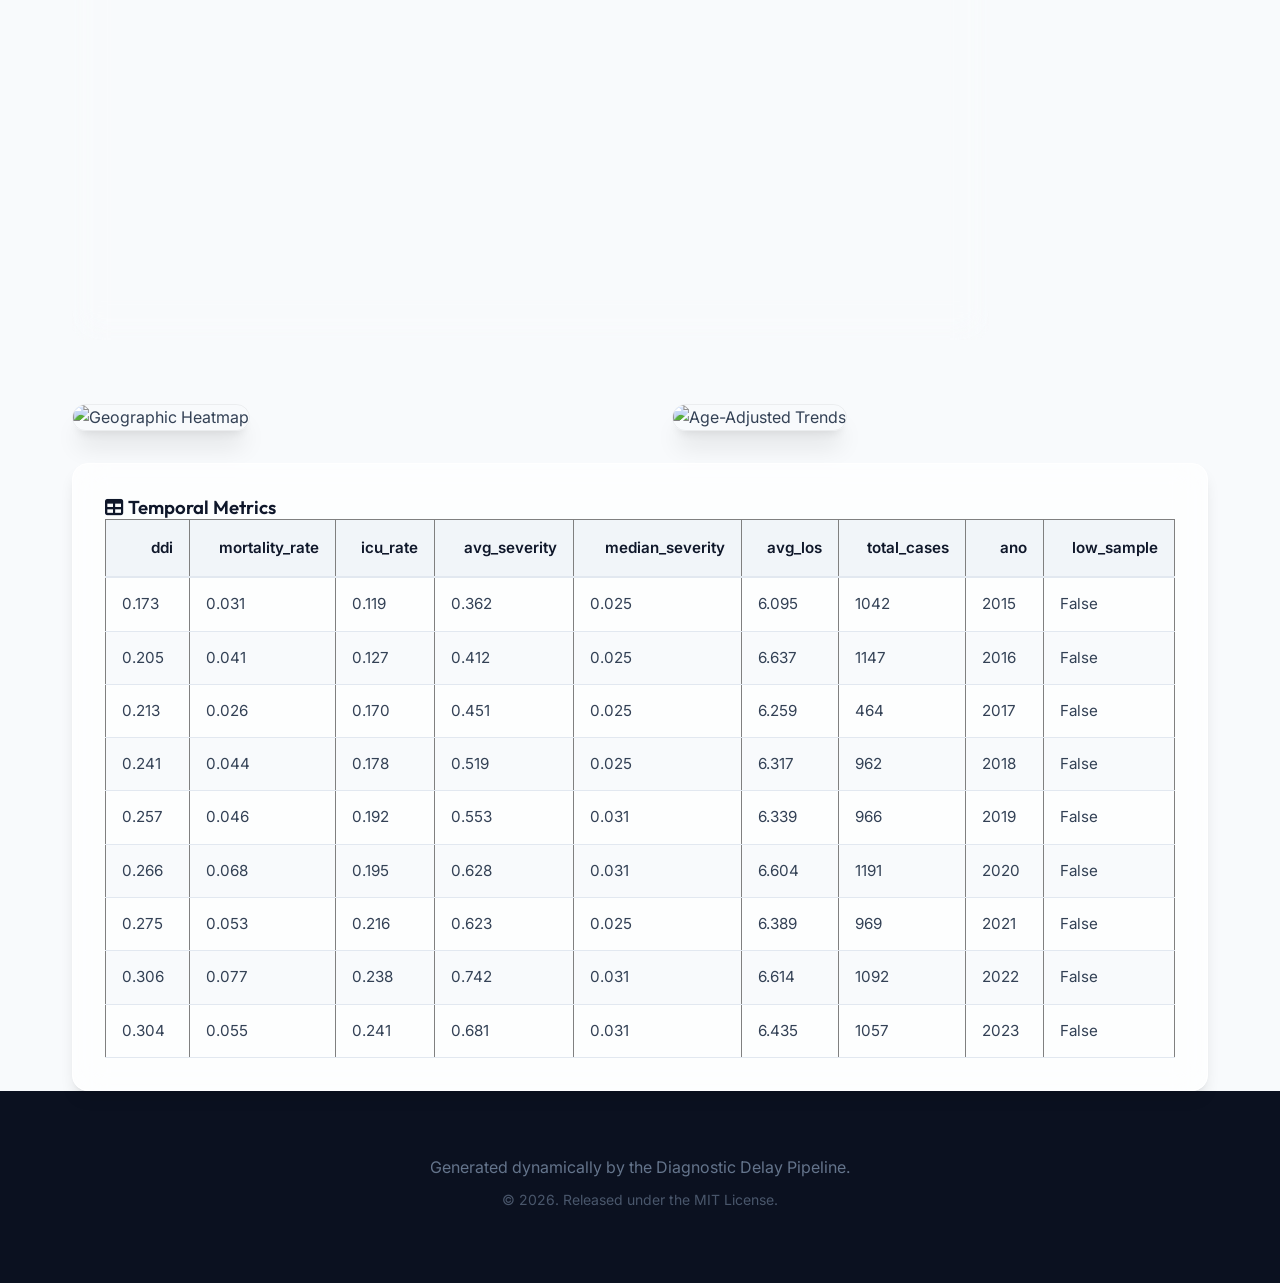
==== commit 058b4e29: "Automate Clinical Observatory dashboard generation" ====
--- a/docs/index.html
+++ b/docs/index.html
@@ -3,181 +3,543 @@
 <head>
     <meta charset="UTF-8">
     <meta name="viewport" content="width=device-width, initial-scale=1.0">
-    <title>Diagnostic Delay Detector</title>
+    <title>Diagnostic Delay Observatory</title>
     
-    <!-- Modern Typography -->
     <link rel="preconnect" href="https://fonts.googleapis.com">
     <link rel="preconnect" href="https://fonts.gstatic.com" crossorigin>
     <link href="https://fonts.googleapis.com/css2?family=Outfit:wght@300;400;500;600;700&family=Inter:wght@400;500;600&display=swap" rel="stylesheet">
-    
-    <!-- Icons -->
     <link rel="stylesheet" href="https://cdnjs.cloudflare.com/ajax/libs/font-awesome/6.4.0/css/all.min.css">
-    
     <link rel="stylesheet" href="style.css">
 </head>
 <body>
 
-    <!-- Navigation -->
     <nav class="navbar">
         <div class="nav-container">
             <div class="logo">
                 <i class="fa-solid fa-heart-pulse"></i>
-                <span>Diagnostic Delay Detector</span>
+                <span>Diagnostic Delay Observatory</span>
             </div>
             <a href="https://github.com/fgronzani/DiagnosticDelayIndex" class="github-link" target="_blank">
-                <i class="fa-brands fa-github"></i> Repository
+                <i class="fa-brands fa-github"></i> Source Code
             </a>
         </div>
     </nav>
 
-    <!-- Hero Section -->
     <section class="hero">
         <div class="hero-bg"></div>
         <div class="container hero-content">
-            <div class="badge">Production-Grade Pipeline</div>
-            <h1>Detecting the Invisible in Healthcare</h1>
-            <p>A sophisticated data science system that transforms standard hospital admission records into powerful predictive signals for diagnostic delays across geographic regions.</p>
-            <div class="hero-actions">
-                <a href="#visuals" class="btn btn-primary">Explore Insights</a>
-                <a href="https://github.com/fgronzani/DiagnosticDelayIndex" class="btn btn-secondary" target="_blank">View Source Code</a>
-            </div>
+            <div class="badge">Live Analytics Dashboard</div>
+            <h1>Automated Clinical Intelligence</h1>
+            <p>Tracking the Diagnostic Delay Index (DDI) indicative metrics across multiple conditions. This report is automatically generated using aggregated patient severity markers.</p>
         </div>
     </section>
 
-    <!-- The Problem Section -->
-    <section class="problem-section container" id="about">
-        <div class="section-header text-center">
-            <h2>The Challenge of Late Presentation</h2>
-            <p class="subtitle">Without direct patient timelines, how do we track delayed diagnoses?</p>
-        </div>
-        <div class="grid-2">
-            <div class="problem-text">
-                <p>Healthcare systems worldwide face a critical vulnerability: patients arriving at hospitals with advanced, often preventable disease stages. Whether due to screening failures, socioeconomic barriers, or resource deserts, late presentation drastically increases mortality and ICU utilization.</p>
-                <div class="highlight-box">
-                    <i class="fa-solid fa-lightbulb"></i>
-                    <div>
-                        <strong>Our Innovation:</strong>
-                        <span>By leveraging a weighted composite Severity Score at the point of admission, we calculate a <em>Diagnostic Delay Index (DDI)</em>—an algorithmic proxy that flags exactly where and when clinical deterioration is happening at a population level.</span>
-                    </div>
-                </div>
-            </div>
-            <div class="methodology-card glassmorphism">
-                <h3>The Severity Matrix</h3>
-                <div class="math-formula">
-                    <code>Severity = (2 × ICU) + (3 × Mortality) + (1 × LOS)</code>
-                </div>
-                <ul class="feature-list">
-                    <li><i class="fa-solid fa-check text-green"></i> <strong>Age-Adjusted:</strong> Controls for demographic shifts over time.</li>
-                    <li><i class="fa-solid fa-check text-green"></i> <strong>Spatio-Temporal:</strong> Tracks exactly which municipalities are degrading.</li>
-                    <li><i class="fa-solid fa-check text-green"></i> <strong>Clinical Narrative:</strong> Generates automated plain-language reports for policymakers.</li>
-                </ul>
+    <!-- Tab Navigation -->
+    <section class="tabs-section">
+        <div class="container">
+            <div class="tab-container">
+                
+                <button class="tab-link active" onclick="openTab(event, 'I21')">
+                    Acute Myocardial Infarction (AMI)
+                </button>
+                
+                <button class="tab-link " onclick="openTab(event, 'I63')">
+                    Ischemic Stroke
+                </button>
+                
+                <button class="tab-link " onclick="openTab(event, 'C34')">
+                    Lung Cancer
+                </button>
+                
             </div>
         </div>
     </section>
 
-    <!-- Data Visualizations Showcase -->
-    <section class="showcase-section bg-light" id="visuals">
-        <div class="container">
-            <div class="section-header text-center">
-                <h2>Data-Driven Visual Intelligence</h2>
-                <p class="subtitle">From raw CSV files to publication-ready operational intelligence.</p>
-            </div>
-
-            <!-- Showcase Item 1: Time Series -->
-            <div class="showcase-card">
+    <!-- Tab Contents -->
+    <div class="container">
+        
+        <div id="I21" class="tab-content active">
+            
+            <div class="grid-2 mt-4">
+                <div class="clinical-report glassmorphism fade-up">
+                    <h3><i class="fa-solid fa-file-medical"></i> Automated Clinical Report</h3>
+                    <div class="report-text">
+                        ╔════════════════════════════════════════════════════════════════════╗<br>║  DIAGNOSTIC DELAY DETECTOR — CLINICAL INTERPRETATION REPORT       ║<br>╚════════════════════════════════════════════════════════════════════╝<br><br>Condition: Acute Myocardial Infarction (AMI)<br>ICD-10 prefixes: I21<br>═══ CLINICAL INTERPRETATION — Acute Myocardial Infarction (AMI) ═══<br><br><span style='color:red'>⚠️</span>  SIGNAL DETECTED: The Diagnostic Delay Index (DDI) shows a statistically significant INCREASING trend (p=0.0000) from 2015 to 2023.<br><br>This means a growing proportion of Acute Myocardial Infarction (AMI) patients are presenting at admission with indicators of advanced disease — including higher rates of ICU admission, mortality, and prolonged hospitalization.<br><br>📋 Possible explanations include:<br>   1. Delayed access to primary care or diagnostic services<br>   2. Barriers to seeking care (geographic, financial, cultural)<br>   3. Reduced availability or effectiveness of screening programs<br>   4. Changes in referral patterns or hospital admission criteria<br>   5. Demographic shifts (aging population) increasing baseline severity<br><br>📊 Total change: +75.8% over the analysis period.<br><br><span style='color:red'>⚠️</span>  IMPORTANT LIMITATIONS:<br>   • The DDI is a PROXY measure. It does not directly prove diagnostic delay.<br>   • Changes in coding practices, hospital capacity, or patient demographics<br>     may affect these indicators independently of actual diagnostic timing.<br>   • This analysis uses aggregate data without patient-level linkage.<br>   • Ecological fallacy: population-level trends may not apply to individuals.<br><br>═══ COMPONENT ANALYSIS — Acute Myocardial Infarction (AMI) ═══<br><br><span style='color:green'>📈</span> Mortality Rate: increasing (p=0.0124, significant)<br>   mortality among hospitalized patients<br><span style='color:green'>📈</span> ICU Admission Rate: increasing (p=0.0000, significant)<br>   ICU utilization among admissions<br><span style='color:green'>📈</span> Average Severity Score: increasing (p=0.0000, significant)<br>   composite severity measure<br><br>🚨 CONVERGENT SIGNAL: Both mortality AND ICU rates are increasing significantly. This pattern is strongly consistent with later presentation of Acute Myocardial Infarction (AMI), though confounding factors must be investigated.<br><br>═══ REGIONAL ANALYSIS — Acute Myocardial Infarction (AMI) ═══<br><br>Analyzed 20 regions with sufficient case volume (≥30 cases).<br><br>Mean DDI across regions: 25.2% (range: 38.5%)<br><br><span style='color:red'>⚠️</span>  SUBSTANTIAL REGIONAL VARIATION detected. The 38.5% spread in DDI across regions suggests significant geographic disparities in disease severity at presentation.<br><br>Regions with higher DDI may face:<br>   • Limited access to diagnostic facilities<br>   • Shortage of primary care providers<br>   • Geographic barriers to healthcare<br>   • Socioeconomic factors affecting care-seeking behavior<br><br>🔴 Highest DDI regions (potential priority areas):<br>   • Campinas: DDI = 50.2%<br>   • Brasília: DDI = 40.1%<br>   • Florianópolis: DDI = 35.7%<br>   • São Paulo: DDI = 35.6%<br>   • Natal: DDI = 34.3%<br><br>🟢 Lowest DDI regions:<br>   • Maceió: DDI = 11.7%<br>   • Salvador: DDI = 13.9%<br>   • João Pessoa: DDI = 15.4%<br>   • São Luís: DDI = 15.6%<br>   • Guarulhos: DDI = 16.8%<br><br>═══ AGE-ADJUSTED ANALYSIS ═══<br><br>  <span style='color:green'>📈</span> 18-39: increasing (p=0.0204) ✓<br>  <span style='color:green'>📈</span> 40-59: increasing (p=0.0013) ✓<br>  <span style='color:green'>📈</span> 60-79: increasing (p=0.0000) ✓<br>  <span style='color:green'>📈</span> 80+: increasing (p=0.0428) ✓<br><br>  <span style='color:red'>⚠️</span>  Age groups with significant increasing DDI: 18-39, 40-59, 60-79, 80+<br>  This may indicate targeted screening or access barriers for these demographics.<br><br>──────────────────────────────────────────────────────────────────────<br>📌 DISCLAIMER: This analysis detects INDIRECT SIGNALS using proxy indicators. Results suggest patterns worthy of investigation but do NOT constitute proof of diagnostic delay. Clinical audit, patient pathway analysis, and expert review are required before policy action.<br>──────────────────────────────────────────────────────────────────────
+                    </div>
+                </div>
+                
+                <div class="fade-up">
+                    <div class="showcase-image mb-4">
+                        <img src="assets/I21_ddi_time_series.png" alt="Temporal Trends" loading="lazy">
+                    </div>
+                    <div class="showcase-image">
+                        <img src="assets/I21_regional_ddi_bar.png" alt="Regional DDI" loading="lazy">
+                    </div>
+                </div>
+            </div>
+
+            <div class="grid-2 mt-4 fade-up">
                 <div class="showcase-image">
-                    <img src="assets/ddi_time_series.png" alt="Temporal Trends" loading="lazy">
-                </div>
-                <div class="showcase-info">
-                    <div class="icon-wrapper"><i class="fa-solid fa-chart-line"></i></div>
-                    <h3>Temporal Degradation Tracking</h3>
-                    <p>Monitors highly sensitive operational metrics—DDI, Mortality Rate, ICU utilization, and Average Severity—over multi-year intervals. Integrated with Mann-Kendall tests to prove statistical significance in deterioration patterns.</p>
-                </div>
-            </div>
-
-            <!-- Showcase Item 2: Heatmap -->
-            <div class="showcase-card reverse">
+                    <img src="assets/I21_regional_temporal_heatmap.png" alt="Geographic Heatmap" loading="lazy">
+                </div>
                 <div class="showcase-image">
-                    <img src="assets/regional_temporal_heatmap.png" alt="Geographic Heatmap" loading="lazy">
-                </div>
-                <div class="showcase-info">
-                    <div class="icon-wrapper"><i class="fa-solid fa-map-location-dot"></i></div>
-                    <h3>Spatio-Temporal Hotspots</h3>
-                    <p>Instantly identifies regional care deserts. The heatmap cross-references municipalities against temporal progress, pinpointing exactly where public health interventions (like screening campaigns) are failing.</p>
-                </div>
-            </div>
-
-            <!-- Grid for Smaller Visuals -->
-            <div class="grid-3 mt-4">
-                <div class="mini-card glassmorphism">
-                    <img src="assets/regional_ddi_bar.png" alt="Regional Ranking" >
-                    <h4>Regional Ranking System</h4>
-                    <p>Identifies worst-offending localities for targeted resource reallocation.</p>
-                </div>
-                <div class="mini-card glassmorphism">
-                    <img src="assets/severity_distribution.png" alt="Severity Distribution" >
-                    <h4>Severity Footprint</h4>
-                    <p>Visualizes the absolute population shifts across critical severity thresholds.</p>
-                </div>
-                <div class="mini-card glassmorphism">
-                    <img src="assets/age_adjusted_ddi.png" alt="Age-Adjusted Trends" >
-                    <h4>Demographic Stratification</h4>
-                    <p>Evaluates whether diagnostic delay is affecting youth versus elderly populations.</p>
-                </div>
-            </div>
-        </div>
-    </section>
-
-    <!-- Call to Action -->
-    <section class="cta-section">
+                    <img src="assets/I21_age_adjusted_ddi.png" alt="Age-Adjusted Trends" loading="lazy">
+                </div>
+            </div>
+
+            <div class="data-tables mt-4 fade-up">
+                <div class="table-container glassmorphism mb-4">
+                    <h3><i class="fa-solid fa-table"></i> Temporal Metrics</h3>
+                    <table border="1" class="dataframe dataframe">
+  <thead>
+    <tr style="text-align: right;">
+      <th>ddi</th>
+      <th>mortality_rate</th>
+      <th>icu_rate</th>
+      <th>avg_severity</th>
+      <th>median_severity</th>
+      <th>avg_los</th>
+      <th>total_cases</th>
+      <th>ano</th>
+      <th>low_sample</th>
+    </tr>
+  </thead>
+  <tbody>
+    <tr>
+      <td>0.173</td>
+      <td>0.031</td>
+      <td>0.119</td>
+      <td>0.362</td>
+      <td>0.025</td>
+      <td>6.095</td>
+      <td>1042</td>
+      <td>2015</td>
+      <td>False</td>
+    </tr>
+    <tr>
+      <td>0.205</td>
+      <td>0.041</td>
+      <td>0.127</td>
+      <td>0.412</td>
+      <td>0.025</td>
+      <td>6.637</td>
+      <td>1147</td>
+      <td>2016</td>
+      <td>False</td>
+    </tr>
+    <tr>
+      <td>0.213</td>
+      <td>0.026</td>
+      <td>0.170</td>
+      <td>0.451</td>
+      <td>0.025</td>
+      <td>6.259</td>
+      <td>464</td>
+      <td>2017</td>
+      <td>False</td>
+    </tr>
+    <tr>
+      <td>0.241</td>
+      <td>0.044</td>
+      <td>0.178</td>
+      <td>0.519</td>
+      <td>0.025</td>
+      <td>6.317</td>
+      <td>962</td>
+      <td>2018</td>
+      <td>False</td>
+    </tr>
+    <tr>
+      <td>0.257</td>
+      <td>0.046</td>
+      <td>0.192</td>
+      <td>0.553</td>
+      <td>0.031</td>
+      <td>6.339</td>
+      <td>966</td>
+      <td>2019</td>
+      <td>False</td>
+    </tr>
+    <tr>
+      <td>0.266</td>
+      <td>0.068</td>
+      <td>0.195</td>
+      <td>0.628</td>
+      <td>0.031</td>
+      <td>6.604</td>
+      <td>1191</td>
+      <td>2020</td>
+      <td>False</td>
+    </tr>
+    <tr>
+      <td>0.275</td>
+      <td>0.053</td>
+      <td>0.216</td>
+      <td>0.623</td>
+      <td>0.025</td>
+      <td>6.389</td>
+      <td>969</td>
+      <td>2021</td>
+      <td>False</td>
+    </tr>
+    <tr>
+      <td>0.306</td>
+      <td>0.077</td>
+      <td>0.238</td>
+      <td>0.742</td>
+      <td>0.031</td>
+      <td>6.614</td>
+      <td>1092</td>
+      <td>2022</td>
+      <td>False</td>
+    </tr>
+    <tr>
+      <td>0.304</td>
+      <td>0.055</td>
+      <td>0.241</td>
+      <td>0.681</td>
+      <td>0.031</td>
+      <td>6.435</td>
+      <td>1057</td>
+      <td>2023</td>
+      <td>False</td>
+    </tr>
+  </tbody>
+</table>
+                </div>
+            </div>
+        </div>
+        
+        <div id="I63" class="tab-content ">
+            
+            <div class="grid-2 mt-4">
+                <div class="clinical-report glassmorphism fade-up">
+                    <h3><i class="fa-solid fa-file-medical"></i> Automated Clinical Report</h3>
+                    <div class="report-text">
+                        ╔════════════════════════════════════════════════════════════════════╗<br>║  DIAGNOSTIC DELAY DETECTOR — CLINICAL INTERPRETATION REPORT       ║<br>╚════════════════════════════════════════════════════════════════════╝<br><br>Condition: Ischemic Stroke<br>ICD-10 prefixes: I63<br>═══ CLINICAL INTERPRETATION — Ischemic Stroke ═══<br><br>ℹ️  NO SIGNIFICANT TREND: The DDI does not show a statistically significant temporal trend (p=0.0974) over the period 2015–2023.<br><br>Severity patterns for Ischemic Stroke appear relatively stable, though this does not rule out localized or subgroup-level changes.<br><br>📊 Total change: +93.2% over the analysis period.<br><br><span style='color:red'>⚠️</span>  IMPORTANT LIMITATIONS:<br>   • The DDI is a PROXY measure. It does not directly prove diagnostic delay.<br>   • Changes in coding practices, hospital capacity, or patient demographics<br>     may affect these indicators independently of actual diagnostic timing.<br>   • This analysis uses aggregate data without patient-level linkage.<br>   • Ecological fallacy: population-level trends may not apply to individuals.<br><br>═══ COMPONENT ANALYSIS — Ischemic Stroke ═══<br><br><span style='color:green'>📈</span> Mortality Rate: increasing (p=0.1769, not significant)<br>   mortality among hospitalized patients<br><span style='color:green'>📈</span> ICU Admission Rate: increasing (p=0.1119, not significant)<br>   ICU utilization among admissions<br><span style='color:green'>📈</span> Average Severity Score: increasing (p=0.1189, not significant)<br>   composite severity measure<br><br>═══ REGIONAL ANALYSIS — Ischemic Stroke ═══<br><br>Analyzed 20 regions with sufficient case volume (≥30 cases).<br><br>Mean DDI across regions: 25.7% (range: 48.4%)<br><br><span style='color:red'>⚠️</span>  SUBSTANTIAL REGIONAL VARIATION detected. The 48.4% spread in DDI across regions suggests significant geographic disparities in disease severity at presentation.<br><br>Regions with higher DDI may face:<br>   • Limited access to diagnostic facilities<br>   • Shortage of primary care providers<br>   • Geographic barriers to healthcare<br>   • Socioeconomic factors affecting care-seeking behavior<br><br>🔴 Highest DDI regions (potential priority areas):<br>   • Campinas: DDI = 54.3%<br>   • Brasília: DDI = 51.4%<br>   • Florianópolis: DDI = 46.9%<br>   • São Paulo: DDI = 41.5%<br>   • Belém: DDI = 33.3%<br><br>🟢 Lowest DDI regions:<br>   • Guarulhos: DDI = 5.9%<br>   • São Luís: DDI = 8.3%<br>   • Salvador: DDI = 9.4%<br>   • João Pessoa: DDI = 10.3%<br>   • Curitiba: DDI = 10.8%<br><br>═══ AGE-ADJUSTED ANALYSIS ═══<br><br>  <span style='color:green'>📈</span> 40-59: increasing (p=0.5055) <br>  ➡️ 60-79: insufficient_data (p=nan) <br><br>──────────────────────────────────────────────────────────────────────<br>📌 DISCLAIMER: This analysis detects INDIRECT SIGNALS using proxy indicators. Results suggest patterns worthy of investigation but do NOT constitute proof of diagnostic delay. Clinical audit, patient pathway analysis, and expert review are required before policy action.<br>──────────────────────────────────────────────────────────────────────
+                    </div>
+                </div>
+                
+                <div class="fade-up">
+                    <div class="showcase-image mb-4">
+                        <img src="assets/I63_ddi_time_series.png" alt="Temporal Trends" loading="lazy">
+                    </div>
+                    <div class="showcase-image">
+                        <img src="assets/I63_regional_ddi_bar.png" alt="Regional DDI" loading="lazy">
+                    </div>
+                </div>
+            </div>
+
+            <div class="grid-2 mt-4 fade-up">
+                <div class="showcase-image">
+                    <img src="assets/I63_regional_temporal_heatmap.png" alt="Geographic Heatmap" loading="lazy">
+                </div>
+                <div class="showcase-image">
+                    <img src="assets/I63_age_adjusted_ddi.png" alt="Age-Adjusted Trends" loading="lazy">
+                </div>
+            </div>
+
+            <div class="data-tables mt-4 fade-up">
+                <div class="table-container glassmorphism mb-4">
+                    <h3><i class="fa-solid fa-table"></i> Temporal Metrics</h3>
+                    <table border="1" class="dataframe dataframe">
+  <thead>
+    <tr style="text-align: right;">
+      <th>ddi</th>
+      <th>mortality_rate</th>
+      <th>icu_rate</th>
+      <th>avg_severity</th>
+      <th>median_severity</th>
+      <th>avg_los</th>
+      <th>total_cases</th>
+      <th>ano</th>
+      <th>low_sample</th>
+    </tr>
+  </thead>
+  <tbody>
+    <tr>
+      <td>0.128</td>
+      <td>0.012</td>
+      <td>0.093</td>
+      <td>0.292</td>
+      <td>0.053</td>
+      <td>5.058</td>
+      <td>86</td>
+      <td>2015</td>
+      <td>False</td>
+    </tr>
+    <tr>
+      <td>0.235</td>
+      <td>0.059</td>
+      <td>0.167</td>
+      <td>0.613</td>
+      <td>0.070</td>
+      <td>6.892</td>
+      <td>102</td>
+      <td>2016</td>
+      <td>False</td>
+    </tr>
+    <tr>
+      <td>0.308</td>
+      <td>0.103</td>
+      <td>0.231</td>
+      <td>0.874</td>
+      <td>0.105</td>
+      <td>7.000</td>
+      <td>39</td>
+      <td>2017</td>
+      <td>False</td>
+    </tr>
+    <tr>
+      <td>0.243</td>
+      <td>0.027</td>
+      <td>0.176</td>
+      <td>0.529</td>
+      <td>0.088</td>
+      <td>6.500</td>
+      <td>74</td>
+      <td>2018</td>
+      <td>False</td>
+    </tr>
+    <tr>
+      <td>0.200</td>
+      <td>0.013</td>
+      <td>0.120</td>
+      <td>0.371</td>
+      <td>0.070</td>
+      <td>6.173</td>
+      <td>75</td>
+      <td>2019</td>
+      <td>False</td>
+    </tr>
+    <tr>
+      <td>0.303</td>
+      <td>0.083</td>
+      <td>0.211</td>
+      <td>0.775</td>
+      <td>0.088</td>
+      <td>7.028</td>
+      <td>109</td>
+      <td>2020</td>
+      <td>False</td>
+    </tr>
+    <tr>
+      <td>0.321</td>
+      <td>0.062</td>
+      <td>0.247</td>
+      <td>0.799</td>
+      <td>0.123</td>
+      <td>7.852</td>
+      <td>81</td>
+      <td>2021</td>
+      <td>False</td>
+    </tr>
+    <tr>
+      <td>0.329</td>
+      <td>0.082</td>
+      <td>0.235</td>
+      <td>0.802</td>
+      <td>0.070</td>
+      <td>5.788</td>
+      <td>85</td>
+      <td>2022</td>
+      <td>False</td>
+    </tr>
+    <tr>
+      <td>0.247</td>
+      <td>0.094</td>
+      <td>0.188</td>
+      <td>0.762</td>
+      <td>0.088</td>
+      <td>6.859</td>
+      <td>85</td>
+      <td>2023</td>
+      <td>False</td>
+    </tr>
+  </tbody>
+</table>
+                </div>
+            </div>
+        </div>
+        
+        <div id="C34" class="tab-content ">
+            
+            <div class="grid-2 mt-4">
+                <div class="clinical-report glassmorphism fade-up">
+                    <h3><i class="fa-solid fa-file-medical"></i> Automated Clinical Report</h3>
+                    <div class="report-text">
+                        ╔════════════════════════════════════════════════════════════════════╗<br>║  DIAGNOSTIC DELAY DETECTOR — CLINICAL INTERPRETATION REPORT       ║<br>╚════════════════════════════════════════════════════════════════════╝<br><br>Condition: Lung Cancer<br>ICD-10 prefixes: C34<br>═══ CLINICAL INTERPRETATION — Lung Cancer ═══<br><br><span style='color:red'>⚠️</span>  SIGNAL DETECTED: The Diagnostic Delay Index (DDI) shows a statistically significant INCREASING trend (p=0.0107) from 2015 to 2023.<br><br>This means a growing proportion of Lung Cancer patients are presenting at admission with indicators of advanced disease — including higher rates of ICU admission, mortality, and prolonged hospitalization.<br><br>📋 Possible explanations include:<br>   1. Delayed access to primary care or diagnostic services<br>   2. Barriers to seeking care (geographic, financial, cultural)<br>   3. Reduced availability or effectiveness of screening programs<br>   4. Changes in referral patterns or hospital admission criteria<br>   5. Demographic shifts (aging population) increasing baseline severity<br><br>📊 Total change: +147.2% over the analysis period.<br><br><span style='color:red'>⚠️</span>  IMPORTANT LIMITATIONS:<br>   • The DDI is a PROXY measure. It does not directly prove diagnostic delay.<br>   • Changes in coding practices, hospital capacity, or patient demographics<br>     may affect these indicators independently of actual diagnostic timing.<br>   • This analysis uses aggregate data without patient-level linkage.<br>   • Ecological fallacy: population-level trends may not apply to individuals.<br><br>═══ COMPONENT ANALYSIS — Lung Cancer ═══<br><br><span style='color:green'>📈</span> Mortality Rate: increasing (p=0.0654, not significant)<br>   mortality among hospitalized patients<br><span style='color:green'>📈</span> ICU Admission Rate: increasing (p=0.0094, significant)<br>   ICU utilization among admissions<br><span style='color:green'>📈</span> Average Severity Score: increasing (p=0.0090, significant)<br>   composite severity measure<br><br>═══ REGIONAL ANALYSIS — Lung Cancer ═══<br><br>Analyzed 19 regions with sufficient case volume (≥30 cases).<br><br>Mean DDI across regions: 24.2% (range: 44.7%)<br><br><span style='color:red'>⚠️</span>  SUBSTANTIAL REGIONAL VARIATION detected. The 44.7% spread in DDI across regions suggests significant geographic disparities in disease severity at presentation.<br><br>Regions with higher DDI may face:<br>   • Limited access to diagnostic facilities<br>   • Shortage of primary care providers<br>   • Geographic barriers to healthcare<br>   • Socioeconomic factors affecting care-seeking behavior<br><br>🔴 Highest DDI regions (potential priority areas):<br>   • Campinas: DDI = 53.1%<br>   • São Paulo: DDI = 40.5%<br>   • Natal: DDI = 39.5%<br>   • Belo Horizonte: DDI = 33.3%<br>   • Recife: DDI = 31.9%<br><br>🟢 Lowest DDI regions:<br>   • João Pessoa: DDI = 8.3%<br>   • Guarulhos: DDI = 9.5%<br>   • Manaus: DDI = 12.9%<br>   • São Luís: DDI = 13.9%<br>   • Salvador: DDI = 15.9%<br><br>═══ AGE-ADJUSTED ANALYSIS ═══<br><br>  <span style='color:green'>📈</span> 40-59: increasing (p=0.1260) <br>  <span style='color:green'>📈</span> 60-79: increasing (p=0.3391) <br><br>──────────────────────────────────────────────────────────────────────<br>📌 DISCLAIMER: This analysis detects INDIRECT SIGNALS using proxy indicators. Results suggest patterns worthy of investigation but do NOT constitute proof of diagnostic delay. Clinical audit, patient pathway analysis, and expert review are required before policy action.<br>──────────────────────────────────────────────────────────────────────
+                    </div>
+                </div>
+                
+                <div class="fade-up">
+                    <div class="showcase-image mb-4">
+                        <img src="assets/C34_ddi_time_series.png" alt="Temporal Trends" loading="lazy">
+                    </div>
+                    <div class="showcase-image">
+                        <img src="assets/C34_regional_ddi_bar.png" alt="Regional DDI" loading="lazy">
+                    </div>
+                </div>
+            </div>
+
+            <div class="grid-2 mt-4 fade-up">
+                <div class="showcase-image">
+                    <img src="assets/C34_regional_temporal_heatmap.png" alt="Geographic Heatmap" loading="lazy">
+                </div>
+                <div class="showcase-image">
+                    <img src="assets/C34_age_adjusted_ddi.png" alt="Age-Adjusted Trends" loading="lazy">
+                </div>
+            </div>
+
+            <div class="data-tables mt-4 fade-up">
+                <div class="table-container glassmorphism mb-4">
+                    <h3><i class="fa-solid fa-table"></i> Temporal Metrics</h3>
+                    <table border="1" class="dataframe dataframe">
+  <thead>
+    <tr style="text-align: right;">
+      <th>ddi</th>
+      <th>mortality_rate</th>
+      <th>icu_rate</th>
+      <th>avg_severity</th>
+      <th>median_severity</th>
+      <th>avg_los</th>
+      <th>total_cases</th>
+      <th>ano</th>
+      <th>low_sample</th>
+    </tr>
+  </thead>
+  <tbody>
+    <tr>
+      <td>0.157</td>
+      <td>0.010</td>
+      <td>0.127</td>
+      <td>0.346</td>
+      <td>0.047</td>
+      <td>6.235</td>
+      <td>102</td>
+      <td>2015</td>
+      <td>False</td>
+    </tr>
+    <tr>
+      <td>0.207</td>
+      <td>0.045</td>
+      <td>0.099</td>
+      <td>0.395</td>
+      <td>0.035</td>
+      <td>6.207</td>
+      <td>111</td>
+      <td>2016</td>
+      <td>False</td>
+    </tr>
+    <tr>
+      <td>0.282</td>
+      <td>0.051</td>
+      <td>0.205</td>
+      <td>0.619</td>
+      <td>0.059</td>
+      <td>5.641</td>
+      <td>39</td>
+      <td>2017</td>
+      <td>False</td>
+    </tr>
+    <tr>
+      <td>0.227</td>
+      <td>0.023</td>
+      <td>0.170</td>
+      <td>0.466</td>
+      <td>0.035</td>
+      <td>5.852</td>
+      <td>88</td>
+      <td>2018</td>
+      <td>False</td>
+    </tr>
+    <tr>
+      <td>0.198</td>
+      <td>0.012</td>
+      <td>0.198</td>
+      <td>0.498</td>
+      <td>0.035</td>
+      <td>6.605</td>
+      <td>81</td>
+      <td>2019</td>
+      <td>False</td>
+    </tr>
+    <tr>
+      <td>0.250</td>
+      <td>0.038</td>
+      <td>0.152</td>
+      <td>0.483</td>
+      <td>0.047</td>
+      <td>6.621</td>
+      <td>132</td>
+      <td>2020</td>
+      <td>False</td>
+    </tr>
+    <tr>
+      <td>0.309</td>
+      <td>0.074</td>
+      <td>0.259</td>
+      <td>0.791</td>
+      <td>0.059</td>
+      <td>5.309</td>
+      <td>81</td>
+      <td>2021</td>
+      <td>False</td>
+    </tr>
+    <tr>
+      <td>0.271</td>
+      <td>0.042</td>
+      <td>0.208</td>
+      <td>0.606</td>
+      <td>0.053</td>
+      <td>6.448</td>
+      <td>96</td>
+      <td>2022</td>
+      <td>False</td>
+    </tr>
+    <tr>
+      <td>0.388</td>
+      <td>0.092</td>
+      <td>0.286</td>
+      <td>0.902</td>
+      <td>0.071</td>
+      <td>5.684</td>
+      <td>98</td>
+      <td>2023</td>
+      <td>False</td>
+    </tr>
+  </tbody>
+</table>
+                </div>
+            </div>
+        </div>
+        
+    </div>
+
+    <footer>
         <div class="container text-center">
-            <h2>Ready to Audit Your Health System?</h2>
-            <p>Deploy the CLI pipeline against DataSUS (Brazilian SIH) or map your own custom clinical database in minutes.</p>
-            
-            <div class="terminal-mockup">
-                <div class="terminal-header">
-                    <span class="dot red"></span>
-                    <span class="dot yellow"></span>
-                    <span class="dot green"></span>
-                </div>
-                <div class="terminal-body">
-                    <span class="prompt">$</span> pip install -r requirements.txt<br>
-                    <span class="prompt">$</span> python main.py --condition I63 --name "Ischemic Stroke"<br>
-                    <span class="output">✓ Processed 15,000 algorithmic records</span><br>
-                    <span class="output">✓ P-value: 0.001 (Statistically Significant Deterioration)</span><br>
-                    <span class="output">✓ Generated 5 publication-ready charts & clinical narrative</span>
-                </div>
-            </div>
-            
-            <div class="mt-4">
-                <a href="https://github.com/fgronzani/DiagnosticDelayIndex" class="btn btn-primary" target="_blank">Access the Repository</a>
-            </div>
-        </div>
-    </section>
-
-    <!-- Footer -->
-    <footer>
-        <div class="container">
-            <div class="footer-content text-center">
-                <div class="logo">
-                    <i class="fa-solid fa-heart-pulse"></i>
-                    <span>Diagnostic Delay Detector</span>
-                </div>
-                <p>Architected by Filipe para o futuro da saúde baseada em dados.</p>
-                <p class="copyright">&copy; 2026. Released under the MIT License.</p>
-            </div>
+            <p>Generated dynamically by the Diagnostic Delay Pipeline.</p>
+            <p class="copyright">&copy; 2026. Released under the MIT License.</p>
         </div>
     </footer>
 
-    <!-- Simple Scroll Animation Script -->
     <script>
+        function openTab(evt, tabId) {
+            var i, tabcontent, tablinks;
+            tabcontent = document.getElementsByClassName("tab-content");
+            for (i = 0; i < tabcontent.length; i++) {
+                tabcontent[i].classList.remove("active");
+            }
+            tablinks = document.getElementsByClassName("tab-link");
+            for (i = 0; i < tablinks.length; i++) {
+                tablinks[i].classList.remove("active");
+            }
+            document.getElementById(tabId).classList.add("active");
+            evt.currentTarget.classList.add("active");
+        }
+
         document.addEventListener("DOMContentLoaded", function() {
-            const observerOptions = {
-                root: null,
-                rootMargin: '0px',
-                threshold: 0.1
-            };
-
+            const observerOptions = { root: null, rootMargin: '0px', threshold: 0.1 };
             const observer = new IntersectionObserver((entries, observer) => {
                 entries.forEach(entry => {
                     if (entry.isIntersecting) {
@@ -186,12 +548,8 @@
                     }
                 });
             }, observerOptions);
-
-            document.querySelectorAll('.showcase-card, .mini-card, .problem-text, .methodology-card, .terminal-mockup').forEach((el) => {
-                el.classList.add('fade-up');
-                observer.observe(el);
-            });
+            document.querySelectorAll('.fade-up').forEach((el) => { observer.observe(el); });
         });
     </script>
 </body>
-</html>
+</html>
--- a/docs/style.css
+++ b/docs/style.css
@@ -501,6 +501,119 @@
 }
 
 /* Responsive */
+/* Tabs Navigation */
+.tabs-section {
+    background: white;
+    border-bottom: 1px solid rgba(0,0,0,0.1);
+    top: 70px;
+    z-index: 900;
+}
+
+.tab-container {
+    display: flex;
+    overflow-x: auto;
+    gap: 1rem;
+    padding: 1rem 0;
+}
+
+.tab-container::-webkit-scrollbar {
+    display: none;
+}
+
+.tab-link {
+    background: transparent;
+    border: none;
+    padding: 0.75rem 1.5rem;
+    font-family: var(--font-heading);
+    font-size: 1.1rem;
+    font-weight: 600;
+    color: var(--text-muted);
+    cursor: pointer;
+    border-radius: var(--radius-md);
+    transition: all 0.2s ease;
+    white-space: nowrap;
+}
+
+.tab-link:hover {
+    color: var(--primary-color);
+    background: var(--bg-main);
+}
+
+.tab-link.active {
+    color: var(--accent-color);
+    background: #F0F9FF;
+    box-shadow: inset 0 -2px 0 var(--accent-color);
+}
+
+.tab-content {
+    display: none;
+    animation: fadeIn 0.5s ease;
+}
+
+.tab-content.active {
+    display: block;
+}
+
+@keyframes fadeIn {
+    from { opacity: 0; transform: translateY(10px); }
+    to { opacity: 1; transform: translateY(0); }
+}
+
+/* Clinical Report Block */
+.clinical-report {
+    padding: 2.5rem;
+    margin-bottom: 2rem;
+    background: linear-gradient(145deg, #ffffff, #f8fafc);
+    border-left: 4px solid var(--accent-color);
+}
+
+.clinical-report h3 {
+    display: flex;
+    align-items: center;
+    gap: 0.75rem;
+    margin-bottom: 1.5rem;
+}
+
+.report-text {
+    font-size: 1.05rem;
+    line-height: 1.8;
+}
+
+/* Data Tables */
+.table-container {
+    padding: 2rem;
+    overflow-x: auto;
+}
+
+.dataframe {
+    width: 100%;
+    border-collapse: collapse;
+    font-size: 0.95rem;
+    text-align: left;
+}
+
+.dataframe th {
+    background: #F1F5F9;
+    color: var(--primary-color);
+    font-weight: 600;
+    padding: 1rem;
+    border-bottom: 2px solid #E2E8F0;
+}
+
+.dataframe td {
+    padding: 0.875rem 1rem;
+    border-bottom: 1px solid #E2E8F0;
+}
+
+.dataframe tr:nth-child(even) td {
+    background: #F8FAFC;
+}
+
+.dataframe tr:hover td {
+    background: #F0F9FF;
+}
+
+/* Responsive */
 @media (max-width: 900px) {
     .grid-2, .showcase-card, .showcase-card.reverse {
         grid-template-columns: 1fr;
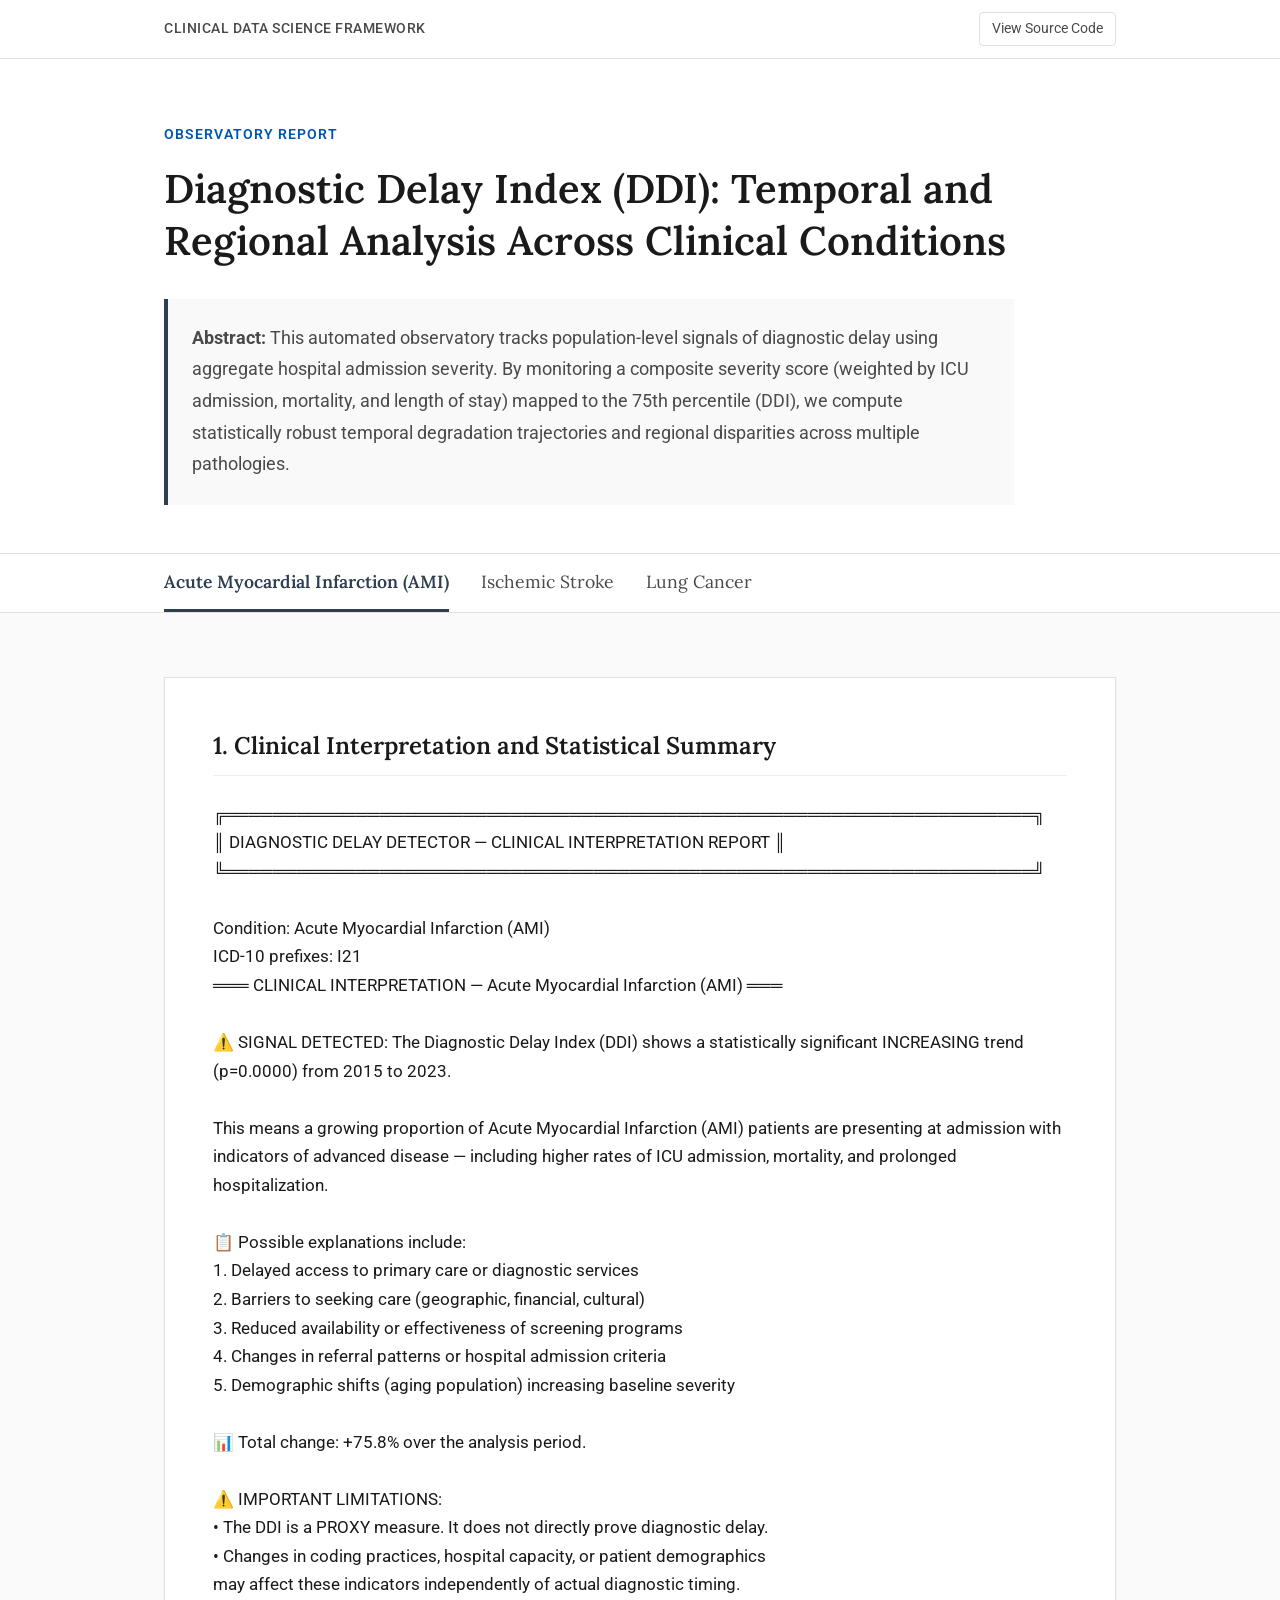
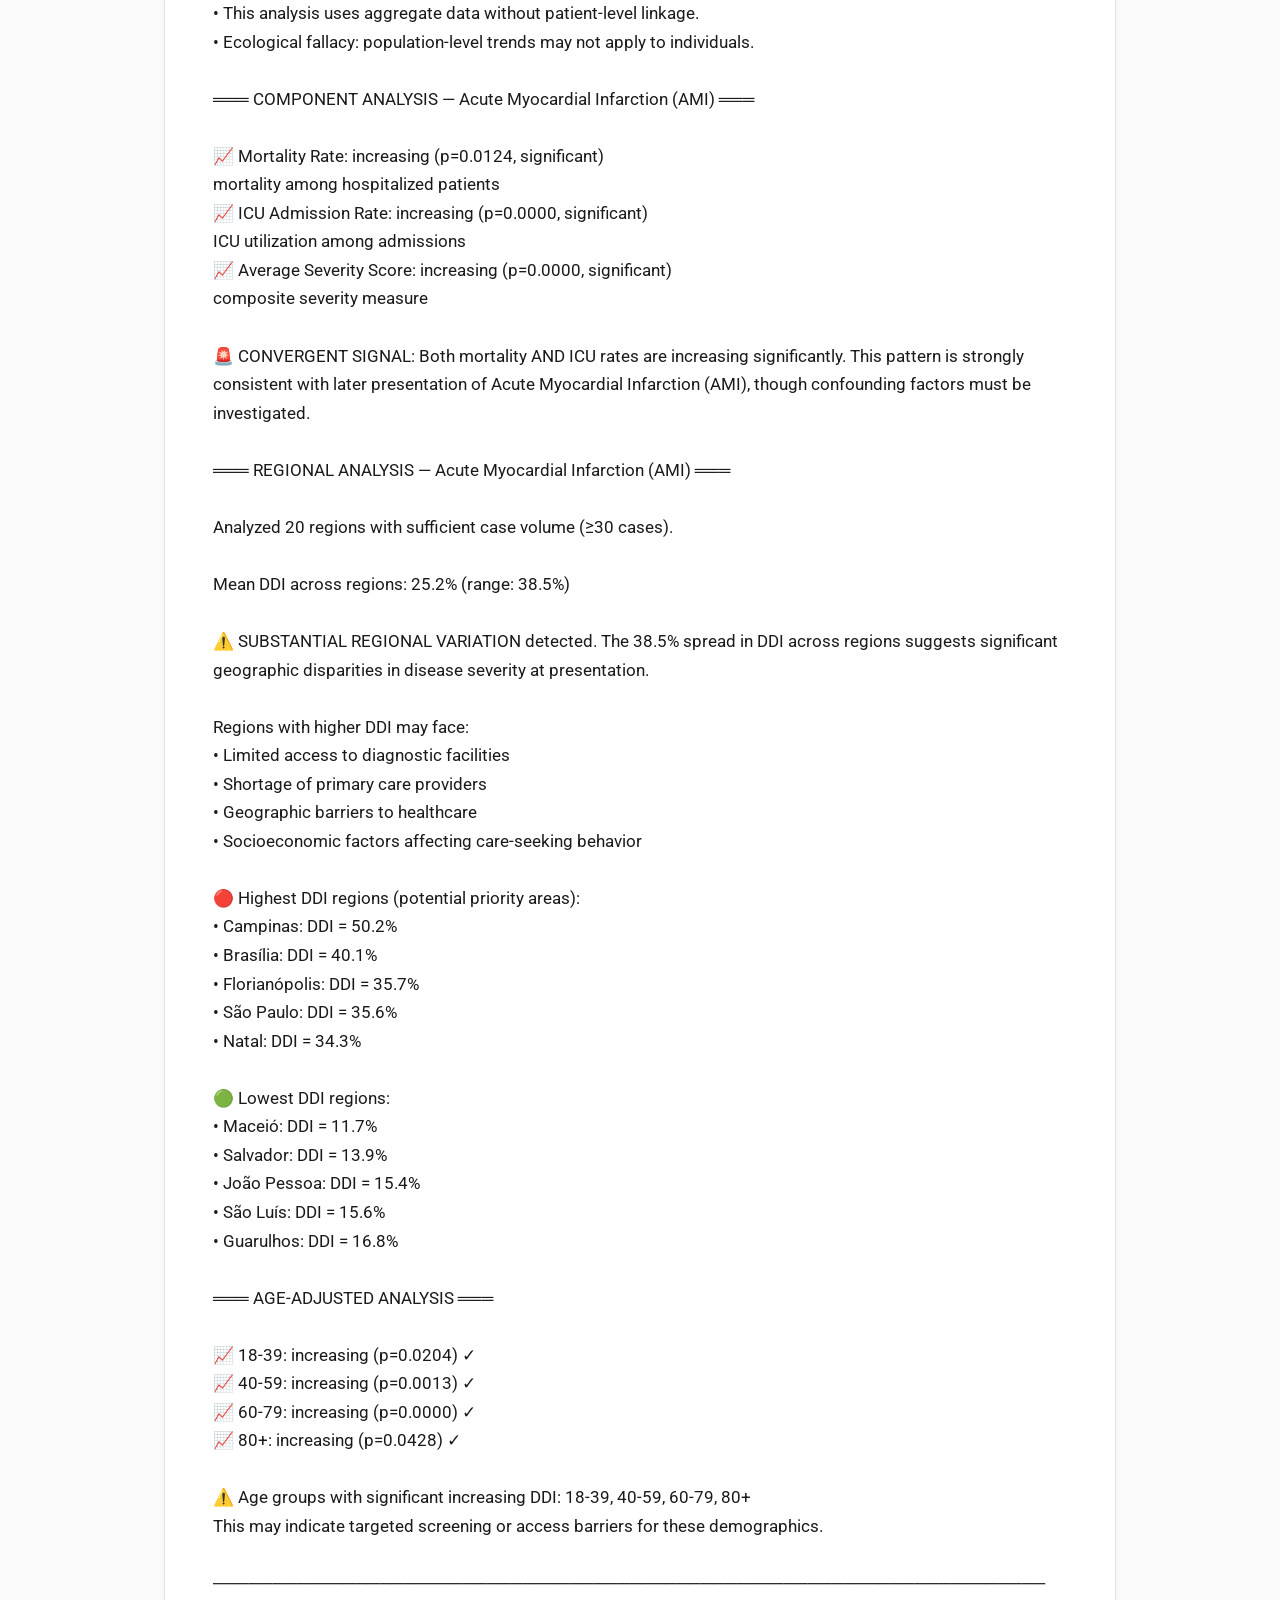
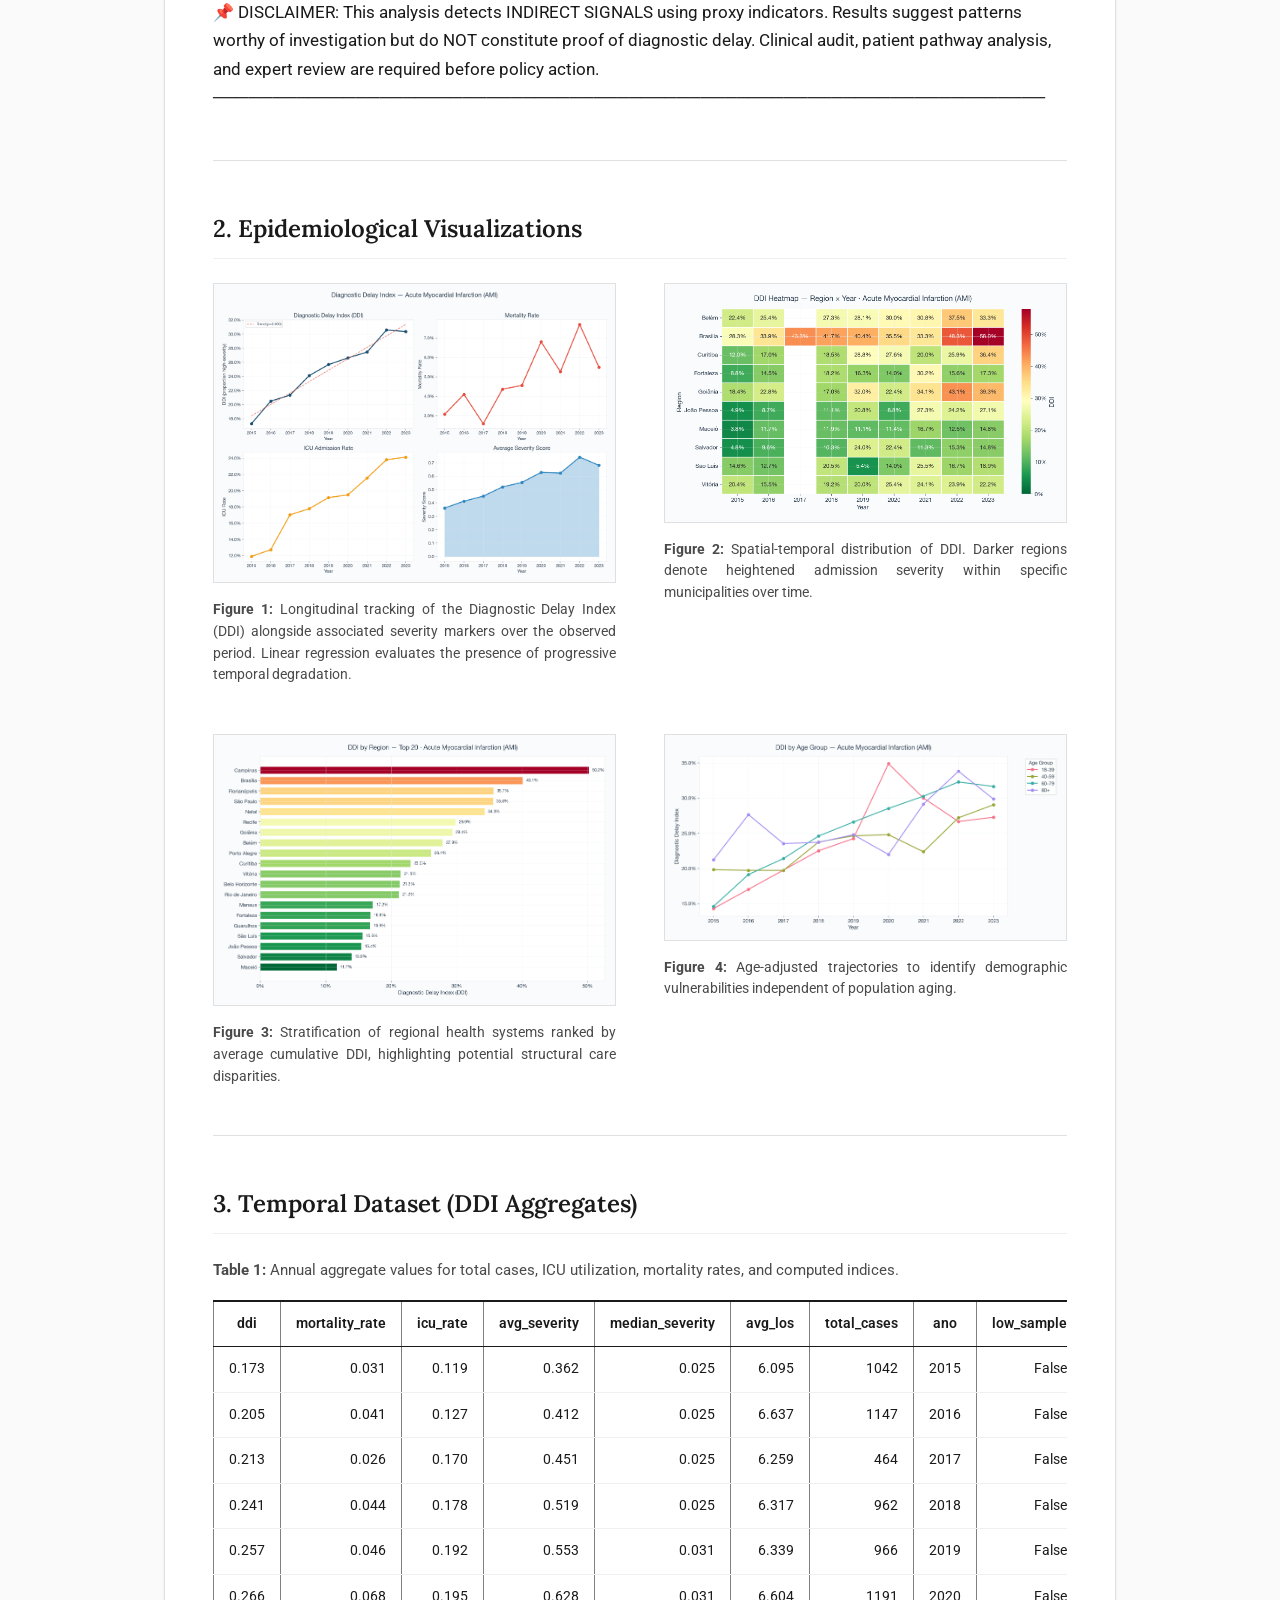
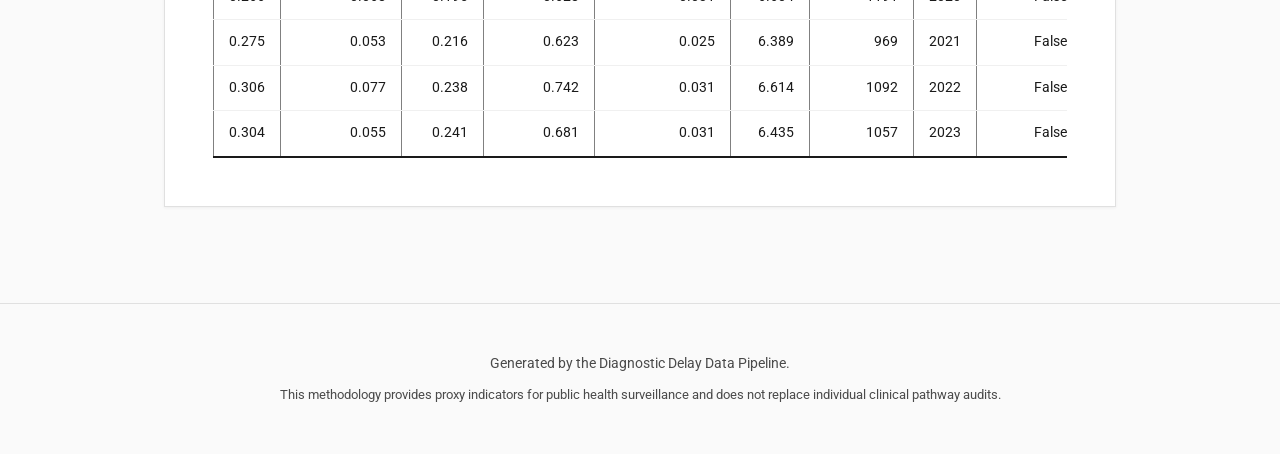
==== commit 6f6f4bb7: "Update site aesthetics to scientific and sober style" ====
--- a/docs/index.html
+++ b/docs/index.html
@@ -7,90 +7,103 @@
     
     <link rel="preconnect" href="https://fonts.googleapis.com">
     <link rel="preconnect" href="https://fonts.gstatic.com" crossorigin>
-    <link href="https://fonts.googleapis.com/css2?family=Outfit:wght@300;400;500;600;700&family=Inter:wght@400;500;600&display=swap" rel="stylesheet">
-    <link rel="stylesheet" href="https://cdnjs.cloudflare.com/ajax/libs/font-awesome/6.4.0/css/all.min.css">
+    <!-- Academic Typography -->
+    <link href="https://fonts.googleapis.com/css2?family=Lora:ital,wght@0,400;0,600;1,400&family=Roboto:wght@300;400;500;700&display=swap" rel="stylesheet">
     <link rel="stylesheet" href="style.css">
 </head>
 <body>
 
-    <nav class="navbar">
-        <div class="nav-container">
-            <div class="logo">
-                <i class="fa-solid fa-heart-pulse"></i>
-                <span>Diagnostic Delay Observatory</span>
+    <header class="site-header">
+        <div class="container">
+            <div class="header-nav">
+                <span class="institution-text">Clinical Data Science Framework</span>
+                <a href="https://github.com/fgronzani/DiagnosticDelayIndex" target="_blank" class="repo-link">View Source Code</a>
             </div>
-            <a href="https://github.com/fgronzani/DiagnosticDelayIndex" class="github-link" target="_blank">
-                <i class="fa-brands fa-github"></i> Source Code
-            </a>
-        </div>
-    </nav>
-
-    <section class="hero">
-        <div class="hero-bg"></div>
-        <div class="container hero-content">
-            <div class="badge">Live Analytics Dashboard</div>
-            <h1>Automated Clinical Intelligence</h1>
-            <p>Tracking the Diagnostic Delay Index (DDI) indicative metrics across multiple conditions. This report is automatically generated using aggregated patient severity markers.</p>
-        </div>
-    </section>
+        </div>
+    </header>
+
+    <div class="hero-section">
+        <div class="container">
+            <div class="title-block">
+                <p class="category-label">Observatory Report</p>
+                <h1>Diagnostic Delay Index (DDI): Temporal and Regional Analysis Across Clinical Conditions</h1>
+                <p class="abstract">
+                    <strong>Abstract:</strong> This automated observatory tracks population-level signals of diagnostic delay using aggregate hospital admission severity. By monitoring a composite severity score (weighted by ICU admission, mortality, and length of stay) mapped to the 75th percentile (DDI), we compute statistically robust temporal degradation trajectories and regional disparities across multiple pathologies.
+                </p>
+            </div>
+        </div>
+    </div>
 
     <!-- Tab Navigation -->
-    <section class="tabs-section">
+    <div class="tabs-wrapper">
         <div class="container">
-            <div class="tab-container">
-                
-                <button class="tab-link active" onclick="openTab(event, 'I21')">
+            <nav class="tab-list" aria-label="Clinical Conditions">
+                
+                <button class="tab-btn active" onclick="openTab(event, 'I21')">
                     Acute Myocardial Infarction (AMI)
                 </button>
                 
-                <button class="tab-link " onclick="openTab(event, 'I63')">
+                <button class="tab-btn " onclick="openTab(event, 'I63')">
                     Ischemic Stroke
                 </button>
                 
-                <button class="tab-link " onclick="openTab(event, 'C34')">
+                <button class="tab-btn " onclick="openTab(event, 'C34')">
                     Lung Cancer
                 </button>
                 
-            </div>
-        </div>
-    </section>
+            </nav>
+        </div>
+    </div>
 
     <!-- Tab Contents -->
-    <div class="container">
+    <main class="container report-content">
         
-        <div id="I21" class="tab-content active">
+        <div id="I21" class="tab-pane active">
             
-            <div class="grid-2 mt-4">
-                <div class="clinical-report glassmorphism fade-up">
-                    <h3><i class="fa-solid fa-file-medical"></i> Automated Clinical Report</h3>
-                    <div class="report-text">
+            <article class="academic-paper">
+                
+                <section class="interpretation-section">
+                    <h2>1. Clinical Interpretation and Statistical Summary</h2>
+                    <div class="report-prose">
                         ╔════════════════════════════════════════════════════════════════════╗<br>║  DIAGNOSTIC DELAY DETECTOR — CLINICAL INTERPRETATION REPORT       ║<br>╚════════════════════════════════════════════════════════════════════╝<br><br>Condition: Acute Myocardial Infarction (AMI)<br>ICD-10 prefixes: I21<br>═══ CLINICAL INTERPRETATION — Acute Myocardial Infarction (AMI) ═══<br><br><span style='color:red'>⚠️</span>  SIGNAL DETECTED: The Diagnostic Delay Index (DDI) shows a statistically significant INCREASING trend (p=0.0000) from 2015 to 2023.<br><br>This means a growing proportion of Acute Myocardial Infarction (AMI) patients are presenting at admission with indicators of advanced disease — including higher rates of ICU admission, mortality, and prolonged hospitalization.<br><br>📋 Possible explanations include:<br>   1. Delayed access to primary care or diagnostic services<br>   2. Barriers to seeking care (geographic, financial, cultural)<br>   3. Reduced availability or effectiveness of screening programs<br>   4. Changes in referral patterns or hospital admission criteria<br>   5. Demographic shifts (aging population) increasing baseline severity<br><br>📊 Total change: +75.8% over the analysis period.<br><br><span style='color:red'>⚠️</span>  IMPORTANT LIMITATIONS:<br>   • The DDI is a PROXY measure. It does not directly prove diagnostic delay.<br>   • Changes in coding practices, hospital capacity, or patient demographics<br>     may affect these indicators independently of actual diagnostic timing.<br>   • This analysis uses aggregate data without patient-level linkage.<br>   • Ecological fallacy: population-level trends may not apply to individuals.<br><br>═══ COMPONENT ANALYSIS — Acute Myocardial Infarction (AMI) ═══<br><br><span style='color:green'>📈</span> Mortality Rate: increasing (p=0.0124, significant)<br>   mortality among hospitalized patients<br><span style='color:green'>📈</span> ICU Admission Rate: increasing (p=0.0000, significant)<br>   ICU utilization among admissions<br><span style='color:green'>📈</span> Average Severity Score: increasing (p=0.0000, significant)<br>   composite severity measure<br><br>🚨 CONVERGENT SIGNAL: Both mortality AND ICU rates are increasing significantly. This pattern is strongly consistent with later presentation of Acute Myocardial Infarction (AMI), though confounding factors must be investigated.<br><br>═══ REGIONAL ANALYSIS — Acute Myocardial Infarction (AMI) ═══<br><br>Analyzed 20 regions with sufficient case volume (≥30 cases).<br><br>Mean DDI across regions: 25.2% (range: 38.5%)<br><br><span style='color:red'>⚠️</span>  SUBSTANTIAL REGIONAL VARIATION detected. The 38.5% spread in DDI across regions suggests significant geographic disparities in disease severity at presentation.<br><br>Regions with higher DDI may face:<br>   • Limited access to diagnostic facilities<br>   • Shortage of primary care providers<br>   • Geographic barriers to healthcare<br>   • Socioeconomic factors affecting care-seeking behavior<br><br>🔴 Highest DDI regions (potential priority areas):<br>   • Campinas: DDI = 50.2%<br>   • Brasília: DDI = 40.1%<br>   • Florianópolis: DDI = 35.7%<br>   • São Paulo: DDI = 35.6%<br>   • Natal: DDI = 34.3%<br><br>🟢 Lowest DDI regions:<br>   • Maceió: DDI = 11.7%<br>   • Salvador: DDI = 13.9%<br>   • João Pessoa: DDI = 15.4%<br>   • São Luís: DDI = 15.6%<br>   • Guarulhos: DDI = 16.8%<br><br>═══ AGE-ADJUSTED ANALYSIS ═══<br><br>  <span style='color:green'>📈</span> 18-39: increasing (p=0.0204) ✓<br>  <span style='color:green'>📈</span> 40-59: increasing (p=0.0013) ✓<br>  <span style='color:green'>📈</span> 60-79: increasing (p=0.0000) ✓<br>  <span style='color:green'>📈</span> 80+: increasing (p=0.0428) ✓<br><br>  <span style='color:red'>⚠️</span>  Age groups with significant increasing DDI: 18-39, 40-59, 60-79, 80+<br>  This may indicate targeted screening or access barriers for these demographics.<br><br>──────────────────────────────────────────────────────────────────────<br>📌 DISCLAIMER: This analysis detects INDIRECT SIGNALS using proxy indicators. Results suggest patterns worthy of investigation but do NOT constitute proof of diagnostic delay. Clinical audit, patient pathway analysis, and expert review are required before policy action.<br>──────────────────────────────────────────────────────────────────────
                     </div>
-                </div>
-                
-                <div class="fade-up">
-                    <div class="showcase-image mb-4">
-                        <img src="assets/I21_ddi_time_series.png" alt="Temporal Trends" loading="lazy">
-                    </div>
-                    <div class="showcase-image">
-                        <img src="assets/I21_regional_ddi_bar.png" alt="Regional DDI" loading="lazy">
-                    </div>
-                </div>
-            </div>
-
-            <div class="grid-2 mt-4 fade-up">
-                <div class="showcase-image">
-                    <img src="assets/I21_regional_temporal_heatmap.png" alt="Geographic Heatmap" loading="lazy">
-                </div>
-                <div class="showcase-image">
-                    <img src="assets/I21_age_adjusted_ddi.png" alt="Age-Adjusted Trends" loading="lazy">
-                </div>
-            </div>
-
-            <div class="data-tables mt-4 fade-up">
-                <div class="table-container glassmorphism mb-4">
-                    <h3><i class="fa-solid fa-table"></i> Temporal Metrics</h3>
-                    <table border="1" class="dataframe dataframe">
+                </section>
+                
+                <hr class="section-divider">
+
+                <section class="figures-section">
+                    <h2>2. Epidemiological Visualizations</h2>
+                    
+                    <div class="figure-grid">
+                        <figure class="report-figure">
+                            <img src="assets/I21_ddi_time_series.png" alt="Temporal Trends for I21" loading="lazy">
+                            <figcaption><strong>Figure 1:</strong> Longitudinal tracking of the Diagnostic Delay Index (DDI) alongside associated severity markers over the observed period. Linear regression evaluates the presence of progressive temporal degradation.</figcaption>
+                        </figure>
+
+                        <figure class="report-figure">
+                            <img src="assets/I21_regional_temporal_heatmap.png" alt="Geographic Heatmap for I21" loading="lazy">
+                            <figcaption><strong>Figure 2:</strong> Spatial-temporal distribution of DDI. Darker regions denote heightened admission severity within specific municipalities over time.</figcaption>
+                        </figure>
+                        
+                        <figure class="report-figure">
+                            <img src="assets/I21_regional_ddi_bar.png" alt="Regional DDI for I21" loading="lazy">
+                            <figcaption><strong>Figure 3:</strong> Stratification of regional health systems ranked by average cumulative DDI, highlighting potential structural care disparities.</figcaption>
+                        </figure>
+
+                        <figure class="report-figure">
+                            <img src="assets/I21_age_adjusted_ddi.png" alt="Age-Adjusted Trends for I21" loading="lazy">
+                            <figcaption><strong>Figure 4:</strong> Age-adjusted trajectories to identify demographic vulnerabilities independent of population aging.</figcaption>
+                        </figure>
+                    </div>
+                </section>
+                
+                <hr class="section-divider">
+
+                <section class="data-section">
+                    <h2>3. Temporal Dataset (DDI Aggregates)</h2>
+                    <p class="table-caption"><strong>Table 1:</strong> Annual aggregate values for total cases, ICU utilization, mortality rates, and computed indices.</p>
+                    <div class="table-scroll">
+                        <table border="1" class="dataframe dataframe">
   <thead>
     <tr style="text-align: right;">
       <th>ddi</th>
@@ -206,43 +219,59 @@
     </tr>
   </tbody>
 </table>
-                </div>
-            </div>
+                    </div>
+                </section>
+                
+            </article>
+
         </div>
         
-        <div id="I63" class="tab-content ">
+        <div id="I63" class="tab-pane ">
             
-            <div class="grid-2 mt-4">
-                <div class="clinical-report glassmorphism fade-up">
-                    <h3><i class="fa-solid fa-file-medical"></i> Automated Clinical Report</h3>
-                    <div class="report-text">
+            <article class="academic-paper">
+                
+                <section class="interpretation-section">
+                    <h2>1. Clinical Interpretation and Statistical Summary</h2>
+                    <div class="report-prose">
                         ╔════════════════════════════════════════════════════════════════════╗<br>║  DIAGNOSTIC DELAY DETECTOR — CLINICAL INTERPRETATION REPORT       ║<br>╚════════════════════════════════════════════════════════════════════╝<br><br>Condition: Ischemic Stroke<br>ICD-10 prefixes: I63<br>═══ CLINICAL INTERPRETATION — Ischemic Stroke ═══<br><br>ℹ️  NO SIGNIFICANT TREND: The DDI does not show a statistically significant temporal trend (p=0.0974) over the period 2015–2023.<br><br>Severity patterns for Ischemic Stroke appear relatively stable, though this does not rule out localized or subgroup-level changes.<br><br>📊 Total change: +93.2% over the analysis period.<br><br><span style='color:red'>⚠️</span>  IMPORTANT LIMITATIONS:<br>   • The DDI is a PROXY measure. It does not directly prove diagnostic delay.<br>   • Changes in coding practices, hospital capacity, or patient demographics<br>     may affect these indicators independently of actual diagnostic timing.<br>   • This analysis uses aggregate data without patient-level linkage.<br>   • Ecological fallacy: population-level trends may not apply to individuals.<br><br>═══ COMPONENT ANALYSIS — Ischemic Stroke ═══<br><br><span style='color:green'>📈</span> Mortality Rate: increasing (p=0.1769, not significant)<br>   mortality among hospitalized patients<br><span style='color:green'>📈</span> ICU Admission Rate: increasing (p=0.1119, not significant)<br>   ICU utilization among admissions<br><span style='color:green'>📈</span> Average Severity Score: increasing (p=0.1189, not significant)<br>   composite severity measure<br><br>═══ REGIONAL ANALYSIS — Ischemic Stroke ═══<br><br>Analyzed 20 regions with sufficient case volume (≥30 cases).<br><br>Mean DDI across regions: 25.7% (range: 48.4%)<br><br><span style='color:red'>⚠️</span>  SUBSTANTIAL REGIONAL VARIATION detected. The 48.4% spread in DDI across regions suggests significant geographic disparities in disease severity at presentation.<br><br>Regions with higher DDI may face:<br>   • Limited access to diagnostic facilities<br>   • Shortage of primary care providers<br>   • Geographic barriers to healthcare<br>   • Socioeconomic factors affecting care-seeking behavior<br><br>🔴 Highest DDI regions (potential priority areas):<br>   • Campinas: DDI = 54.3%<br>   • Brasília: DDI = 51.4%<br>   • Florianópolis: DDI = 46.9%<br>   • São Paulo: DDI = 41.5%<br>   • Belém: DDI = 33.3%<br><br>🟢 Lowest DDI regions:<br>   • Guarulhos: DDI = 5.9%<br>   • São Luís: DDI = 8.3%<br>   • Salvador: DDI = 9.4%<br>   • João Pessoa: DDI = 10.3%<br>   • Curitiba: DDI = 10.8%<br><br>═══ AGE-ADJUSTED ANALYSIS ═══<br><br>  <span style='color:green'>📈</span> 40-59: increasing (p=0.5055) <br>  ➡️ 60-79: insufficient_data (p=nan) <br><br>──────────────────────────────────────────────────────────────────────<br>📌 DISCLAIMER: This analysis detects INDIRECT SIGNALS using proxy indicators. Results suggest patterns worthy of investigation but do NOT constitute proof of diagnostic delay. Clinical audit, patient pathway analysis, and expert review are required before policy action.<br>──────────────────────────────────────────────────────────────────────
                     </div>
-                </div>
-                
-                <div class="fade-up">
-                    <div class="showcase-image mb-4">
-                        <img src="assets/I63_ddi_time_series.png" alt="Temporal Trends" loading="lazy">
-                    </div>
-                    <div class="showcase-image">
-                        <img src="assets/I63_regional_ddi_bar.png" alt="Regional DDI" loading="lazy">
-                    </div>
-                </div>
-            </div>
-
-            <div class="grid-2 mt-4 fade-up">
-                <div class="showcase-image">
-                    <img src="assets/I63_regional_temporal_heatmap.png" alt="Geographic Heatmap" loading="lazy">
-                </div>
-                <div class="showcase-image">
-                    <img src="assets/I63_age_adjusted_ddi.png" alt="Age-Adjusted Trends" loading="lazy">
-                </div>
-            </div>
-
-            <div class="data-tables mt-4 fade-up">
-                <div class="table-container glassmorphism mb-4">
-                    <h3><i class="fa-solid fa-table"></i> Temporal Metrics</h3>
-                    <table border="1" class="dataframe dataframe">
+                </section>
+                
+                <hr class="section-divider">
+
+                <section class="figures-section">
+                    <h2>2. Epidemiological Visualizations</h2>
+                    
+                    <div class="figure-grid">
+                        <figure class="report-figure">
+                            <img src="assets/I63_ddi_time_series.png" alt="Temporal Trends for I63" loading="lazy">
+                            <figcaption><strong>Figure 1:</strong> Longitudinal tracking of the Diagnostic Delay Index (DDI) alongside associated severity markers over the observed period. Linear regression evaluates the presence of progressive temporal degradation.</figcaption>
+                        </figure>
+
+                        <figure class="report-figure">
+                            <img src="assets/I63_regional_temporal_heatmap.png" alt="Geographic Heatmap for I63" loading="lazy">
+                            <figcaption><strong>Figure 2:</strong> Spatial-temporal distribution of DDI. Darker regions denote heightened admission severity within specific municipalities over time.</figcaption>
+                        </figure>
+                        
+                        <figure class="report-figure">
+                            <img src="assets/I63_regional_ddi_bar.png" alt="Regional DDI for I63" loading="lazy">
+                            <figcaption><strong>Figure 3:</strong> Stratification of regional health systems ranked by average cumulative DDI, highlighting potential structural care disparities.</figcaption>
+                        </figure>
+
+                        <figure class="report-figure">
+                            <img src="assets/I63_age_adjusted_ddi.png" alt="Age-Adjusted Trends for I63" loading="lazy">
+                            <figcaption><strong>Figure 4:</strong> Age-adjusted trajectories to identify demographic vulnerabilities independent of population aging.</figcaption>
+                        </figure>
+                    </div>
+                </section>
+                
+                <hr class="section-divider">
+
+                <section class="data-section">
+                    <h2>3. Temporal Dataset (DDI Aggregates)</h2>
+                    <p class="table-caption"><strong>Table 1:</strong> Annual aggregate values for total cases, ICU utilization, mortality rates, and computed indices.</p>
+                    <div class="table-scroll">
+                        <table border="1" class="dataframe dataframe">
   <thead>
     <tr style="text-align: right;">
       <th>ddi</th>
@@ -358,43 +387,59 @@
     </tr>
   </tbody>
 </table>
-                </div>
-            </div>
+                    </div>
+                </section>
+                
+            </article>
+
         </div>
         
-        <div id="C34" class="tab-content ">
+        <div id="C34" class="tab-pane ">
             
-            <div class="grid-2 mt-4">
-                <div class="clinical-report glassmorphism fade-up">
-                    <h3><i class="fa-solid fa-file-medical"></i> Automated Clinical Report</h3>
-                    <div class="report-text">
+            <article class="academic-paper">
+                
+                <section class="interpretation-section">
+                    <h2>1. Clinical Interpretation and Statistical Summary</h2>
+                    <div class="report-prose">
                         ╔════════════════════════════════════════════════════════════════════╗<br>║  DIAGNOSTIC DELAY DETECTOR — CLINICAL INTERPRETATION REPORT       ║<br>╚════════════════════════════════════════════════════════════════════╝<br><br>Condition: Lung Cancer<br>ICD-10 prefixes: C34<br>═══ CLINICAL INTERPRETATION — Lung Cancer ═══<br><br><span style='color:red'>⚠️</span>  SIGNAL DETECTED: The Diagnostic Delay Index (DDI) shows a statistically significant INCREASING trend (p=0.0107) from 2015 to 2023.<br><br>This means a growing proportion of Lung Cancer patients are presenting at admission with indicators of advanced disease — including higher rates of ICU admission, mortality, and prolonged hospitalization.<br><br>📋 Possible explanations include:<br>   1. Delayed access to primary care or diagnostic services<br>   2. Barriers to seeking care (geographic, financial, cultural)<br>   3. Reduced availability or effectiveness of screening programs<br>   4. Changes in referral patterns or hospital admission criteria<br>   5. Demographic shifts (aging population) increasing baseline severity<br><br>📊 Total change: +147.2% over the analysis period.<br><br><span style='color:red'>⚠️</span>  IMPORTANT LIMITATIONS:<br>   • The DDI is a PROXY measure. It does not directly prove diagnostic delay.<br>   • Changes in coding practices, hospital capacity, or patient demographics<br>     may affect these indicators independently of actual diagnostic timing.<br>   • This analysis uses aggregate data without patient-level linkage.<br>   • Ecological fallacy: population-level trends may not apply to individuals.<br><br>═══ COMPONENT ANALYSIS — Lung Cancer ═══<br><br><span style='color:green'>📈</span> Mortality Rate: increasing (p=0.0654, not significant)<br>   mortality among hospitalized patients<br><span style='color:green'>📈</span> ICU Admission Rate: increasing (p=0.0094, significant)<br>   ICU utilization among admissions<br><span style='color:green'>📈</span> Average Severity Score: increasing (p=0.0090, significant)<br>   composite severity measure<br><br>═══ REGIONAL ANALYSIS — Lung Cancer ═══<br><br>Analyzed 19 regions with sufficient case volume (≥30 cases).<br><br>Mean DDI across regions: 24.2% (range: 44.7%)<br><br><span style='color:red'>⚠️</span>  SUBSTANTIAL REGIONAL VARIATION detected. The 44.7% spread in DDI across regions suggests significant geographic disparities in disease severity at presentation.<br><br>Regions with higher DDI may face:<br>   • Limited access to diagnostic facilities<br>   • Shortage of primary care providers<br>   • Geographic barriers to healthcare<br>   • Socioeconomic factors affecting care-seeking behavior<br><br>🔴 Highest DDI regions (potential priority areas):<br>   • Campinas: DDI = 53.1%<br>   • São Paulo: DDI = 40.5%<br>   • Natal: DDI = 39.5%<br>   • Belo Horizonte: DDI = 33.3%<br>   • Recife: DDI = 31.9%<br><br>🟢 Lowest DDI regions:<br>   • João Pessoa: DDI = 8.3%<br>   • Guarulhos: DDI = 9.5%<br>   • Manaus: DDI = 12.9%<br>   • São Luís: DDI = 13.9%<br>   • Salvador: DDI = 15.9%<br><br>═══ AGE-ADJUSTED ANALYSIS ═══<br><br>  <span style='color:green'>📈</span> 40-59: increasing (p=0.1260) <br>  <span style='color:green'>📈</span> 60-79: increasing (p=0.3391) <br><br>──────────────────────────────────────────────────────────────────────<br>📌 DISCLAIMER: This analysis detects INDIRECT SIGNALS using proxy indicators. Results suggest patterns worthy of investigation but do NOT constitute proof of diagnostic delay. Clinical audit, patient pathway analysis, and expert review are required before policy action.<br>──────────────────────────────────────────────────────────────────────
                     </div>
-                </div>
-                
-                <div class="fade-up">
-                    <div class="showcase-image mb-4">
-                        <img src="assets/C34_ddi_time_series.png" alt="Temporal Trends" loading="lazy">
-                    </div>
-                    <div class="showcase-image">
-                        <img src="assets/C34_regional_ddi_bar.png" alt="Regional DDI" loading="lazy">
-                    </div>
-                </div>
-            </div>
-
-            <div class="grid-2 mt-4 fade-up">
-                <div class="showcase-image">
-                    <img src="assets/C34_regional_temporal_heatmap.png" alt="Geographic Heatmap" loading="lazy">
-                </div>
-                <div class="showcase-image">
-                    <img src="assets/C34_age_adjusted_ddi.png" alt="Age-Adjusted Trends" loading="lazy">
-                </div>
-            </div>
-
-            <div class="data-tables mt-4 fade-up">
-                <div class="table-container glassmorphism mb-4">
-                    <h3><i class="fa-solid fa-table"></i> Temporal Metrics</h3>
-                    <table border="1" class="dataframe dataframe">
+                </section>
+                
+                <hr class="section-divider">
+
+                <section class="figures-section">
+                    <h2>2. Epidemiological Visualizations</h2>
+                    
+                    <div class="figure-grid">
+                        <figure class="report-figure">
+                            <img src="assets/C34_ddi_time_series.png" alt="Temporal Trends for C34" loading="lazy">
+                            <figcaption><strong>Figure 1:</strong> Longitudinal tracking of the Diagnostic Delay Index (DDI) alongside associated severity markers over the observed period. Linear regression evaluates the presence of progressive temporal degradation.</figcaption>
+                        </figure>
+
+                        <figure class="report-figure">
+                            <img src="assets/C34_regional_temporal_heatmap.png" alt="Geographic Heatmap for C34" loading="lazy">
+                            <figcaption><strong>Figure 2:</strong> Spatial-temporal distribution of DDI. Darker regions denote heightened admission severity within specific municipalities over time.</figcaption>
+                        </figure>
+                        
+                        <figure class="report-figure">
+                            <img src="assets/C34_regional_ddi_bar.png" alt="Regional DDI for C34" loading="lazy">
+                            <figcaption><strong>Figure 3:</strong> Stratification of regional health systems ranked by average cumulative DDI, highlighting potential structural care disparities.</figcaption>
+                        </figure>
+
+                        <figure class="report-figure">
+                            <img src="assets/C34_age_adjusted_ddi.png" alt="Age-Adjusted Trends for C34" loading="lazy">
+                            <figcaption><strong>Figure 4:</strong> Age-adjusted trajectories to identify demographic vulnerabilities independent of population aging.</figcaption>
+                        </figure>
+                    </div>
+                </section>
+                
+                <hr class="section-divider">
+
+                <section class="data-section">
+                    <h2>3. Temporal Dataset (DDI Aggregates)</h2>
+                    <p class="table-caption"><strong>Table 1:</strong> Annual aggregate values for total cases, ICU utilization, mortality rates, and computed indices.</p>
+                    <div class="table-scroll">
+                        <table border="1" class="dataframe dataframe">
   <thead>
     <tr style="text-align: right;">
       <th>ddi</th>
@@ -510,46 +555,36 @@
     </tr>
   </tbody>
 </table>
-                </div>
-            </div>
+                    </div>
+                </section>
+                
+            </article>
+
         </div>
         
-    </div>
-
-    <footer>
-        <div class="container text-center">
-            <p>Generated dynamically by the Diagnostic Delay Pipeline.</p>
-            <p class="copyright">&copy; 2026. Released under the MIT License.</p>
+    </main>
+
+    <footer class="site-footer">
+        <div class="container">
+            <p>Generated by the Diagnostic Delay Data Pipeline.</p>
+            <p class="copyright">This methodology provides proxy indicators for public health surveillance and does not replace individual clinical pathway audits.</p>
         </div>
     </footer>
 
     <script>
         function openTab(evt, tabId) {
             var i, tabcontent, tablinks;
-            tabcontent = document.getElementsByClassName("tab-content");
+            tabcontent = document.getElementsByClassName("tab-pane");
             for (i = 0; i < tabcontent.length; i++) {
                 tabcontent[i].classList.remove("active");
             }
-            tablinks = document.getElementsByClassName("tab-link");
+            tablinks = document.getElementsByClassName("tab-btn");
             for (i = 0; i < tablinks.length; i++) {
                 tablinks[i].classList.remove("active");
             }
             document.getElementById(tabId).classList.add("active");
             evt.currentTarget.classList.add("active");
         }
-
-        document.addEventListener("DOMContentLoaded", function() {
-            const observerOptions = { root: null, rootMargin: '0px', threshold: 0.1 };
-            const observer = new IntersectionObserver((entries, observer) => {
-                entries.forEach(entry => {
-                    if (entry.isIntersecting) {
-                        entry.target.classList.add('visible');
-                        observer.unobserve(entry.target);
-                    }
-                });
-            }, observerOptions);
-            document.querySelectorAll('.fade-up').forEach((el) => { observer.observe(el); });
-        });
     </script>
 </body>
 </html>
--- a/docs/style.css
+++ b/docs/style.css
@@ -1,29 +1,17 @@
-/* Modern CSS Reset and Variables */
+/* Scientific / Academic CSS Reset and Variables */
 :root {
-    --primary-color: #0F172A;     /* Slate 900 */
-    --primary-light: #1E293B;   /* Slate 800 */
-    --accent-color: #0EA5E9;      /* Sky 500 */
-    --accent-hover: #0284C7;      /* Sky 600 */
-    --text-main: #334155;         /* Slate 700 */
-    --text-muted: #64748B;        /* Slate 500 */
-    --bg-main: #F8FAFC;           /* Slate 50 */
-    --bg-card: #FFFFFF;
+    --text-primary: #1A1A1A;
+    --text-secondary: #4A4A4A;
+    --bg-main: #FAFAFA;
+    --bg-content: #FFFFFF;
+    --border-color: #E0E0E0;
+    --link-color: #0056b3;
+    --accent: #2C3E50;
     
-    --success: #10B981;           /* Emerald 500 */
-    --danger: #EF4444;            /* Red 500 */
+    --font-heading: 'Lora', Georgia, serif;
+    --font-body: 'Roboto', 'Helvetica Neue', Arial, sans-serif;
     
-    --font-heading: 'Outfit', -apple-system, sans-serif;
-    --font-body: 'Inter', -apple-system, sans-serif;
-    --font-mono: ui-monospace, SFMono-Regular, Menlo, Monaco, Consolas, monospace;
-    
-    --shadow-sm: 0 1px 2px 0 rgb(0 0 0 / 0.05);
-    --shadow-md: 0 4px 6px -1px rgb(0 0 0 / 0.1), 0 2px 4px -2px rgb(0 0 0 / 0.1);
-    --shadow-lg: 0 10px 15px -3px rgb(0 0 0 / 0.1), 0 4px 6px -4px rgb(0 0 0 / 0.1);
-    --shadow-xl: 0 20px 25px -5px rgb(0 0 0 / 0.1), 0 8px 10px -6px rgb(0 0 0 / 0.1);
-    
-    --radius-md: 0.5rem;
-    --radius-lg: 0.75rem;
-    --radius-xl: 1rem;
+    --max-width: 1000px;
 }
 
 * {
@@ -35,599 +23,292 @@
 body {
     font-family: var(--font-body);
     background-color: var(--bg-main);
-    color: var(--text-main);
-    line-height: 1.6;
-    overflow-x: hidden;
-}
-
-h1, h2, h3, h4, h5, h6 {
+    color: var(--text-primary);
+    line-height: 1.7;
+    font-size: 16px;
+    -webkit-font-smoothing: antialiased;
+}
+
+h1, h2, h3, h4 {
     font-family: var(--font-heading);
-    color: var(--primary-color);
+    color: var(--text-primary);
+    margin-bottom: 1rem;
     font-weight: 600;
-    line-height: 1.2;
 }
 
 a {
+    color: var(--link-color);
     text-decoration: none;
-    color: var(--accent-color);
-    transition: color 0.2s ease;
+}
+
+a:hover {
+    text-decoration: underline;
 }
 
 .container {
-    max-width: 1200px;
+    max-width: var(--max-width);
     margin: 0 auto;
-    padding: 0 2rem;
-}
-
-.text-center { text-align: center; }
-.mt-4 { margin-top: 2rem; }
-.text-green { color: var(--success); }
-
-/* Buttons */
-.btn {
-    display: inline-flex;
-    align-items: center;
-    justify-content: center;
-    padding: 0.75rem 1.5rem;
-    font-family: var(--font-heading);
-    font-weight: 600;
-    border-radius: 9999px;
-    transition: all 0.3s ease;
-    cursor: pointer;
-    font-size: 1rem;
-}
-
-.btn-primary {
-    background-color: var(--accent-color);
-    color: white;
-    box-shadow: 0 4px 14px 0 rgba(14, 165, 233, 0.39);
-}
-
-.btn-primary:hover {
-    background-color: var(--accent-hover);
-    color: white;
-    transform: translateY(-2px);
-    box-shadow: 0 6px 20px rgba(14, 165, 233, 0.23);
-}
-
-.btn-secondary {
-    background-color: rgba(255, 255, 255, 0.1);
-    color: white;
-    backdrop-filter: blur(10px);
-    border: 1px solid rgba(255, 255, 255, 0.2);
-}
-
-.btn-secondary:hover {
-    background-color: rgba(255, 255, 255, 0.2);
-    color: white;
-    transform: translateY(-2px);
-}
-
-/* Glassmorphism */
-.glassmorphism {
-    background: rgba(255, 255, 255, 0.7);
-    backdrop-filter: blur(16px);
-    -webkit-backdrop-filter: blur(16px);
-    border: 1px solid rgba(255, 255, 255, 1);
-    box-shadow: var(--shadow-lg);
-    border-radius: var(--radius-xl);
-}
-
-/* Navigation */
-.navbar {
-    position: fixed;
-    top: 0;
-    width: 100%;
-    z-index: 1000;
-    background: rgba(255, 255, 255, 0.8);
-    backdrop-filter: blur(12px);
-    border-bottom: 1px solid rgba(0, 0, 0, 0.05);
-    padding: 1rem 0;
-    box-shadow: var(--shadow-sm);
-}
-
-.nav-container {
-    max-width: 1200px;
-    margin: 0 auto;
-    padding: 0 2rem;
+    padding: 0 1.5rem;
+}
+
+/* Header */
+.site-header {
+    background: #ffffff;
+    border-bottom: 1px solid var(--border-color);
+    padding: 0.75rem 0;
+    font-size: 0.9rem;
+}
+
+.header-nav {
     display: flex;
     justify-content: space-between;
     align-items: center;
 }
 
-.logo {
+.institution-text {
+    font-weight: 500;
+    letter-spacing: 0.5px;
+    text-transform: uppercase;
+    color: var(--text-secondary);
+}
+
+.repo-link {
+    font-family: var(--font-body);
+    padding: 4px 12px;
+    border: 1px solid var(--border-color);
+    border-radius: 4px;
+    color: var(--text-secondary);
+    transition: background 0.2s;
+}
+
+.repo-link:hover {
+    background: #f5f5f5;
+    text-decoration: none;
+}
+
+/* Hero Section / Title Block */
+.hero-section {
+    background: var(--bg-content);
+    padding: 4rem 0 3rem;
+    border-bottom: 1px solid var(--border-color);
+}
+
+.title-block {
+    max-width: 850px;
+}
+
+.category-label {
+    font-size: 0.85rem;
+    text-transform: uppercase;
+    letter-spacing: 1px;
+    color: #0056b3;
+    margin-bottom: 1rem;
+    font-weight: 600;
+}
+
+.title-block h1 {
+    font-size: 2.5rem;
+    line-height: 1.3;
+    margin-bottom: 2rem;
+}
+
+.abstract {
+    font-size: 1.1rem;
+    color: var(--text-secondary);
+    background: #f9f9f9;
+    padding: 1.5rem;
+    border-left: 4px solid var(--accent);
+    line-height: 1.8;
+}
+
+/* Tabs */
+.tabs-wrapper {
+    background: var(--bg-content);
+    border-bottom: 1px solid var(--border-color);
+    position: sticky;
+    top: 0;
+    z-index: 100;
+}
+
+.tab-list {
     display: flex;
-    align-items: center;
-    gap: 0.5rem;
+    gap: 2rem;
+    overflow-x: auto;
+    white-space: nowrap;
+}
+
+.tab-btn {
+    background: none;
+    border: none;
+    padding: 1rem 0;
     font-family: var(--font-heading);
-    font-weight: 700;
-    font-size: 1.25rem;
-    color: var(--primary-color);
-}
-
-.logo i {
-    color: var(--danger);
-}
-
-.github-link {
-    display: flex;
-    align-items: center;
-    gap: 0.5rem;
-    color: var(--text-main);
+    font-size: 1.1rem;
+    color: var(--text-secondary);
+    cursor: pointer;
+    border-bottom: 3px solid transparent;
+    transition: all 0.2s;
+}
+
+.tab-btn:hover {
+    color: var(--text-primary);
+}
+
+.tab-btn.active {
+    color: var(--accent);
+    font-weight: 600;
+    border-bottom-color: var(--accent);
+}
+
+/* Content Area */
+.report-content {
+    padding: 4rem 1.5rem;
+}
+
+.tab-pane {
+    display: none;
+}
+
+.tab-pane.active {
+    display: block;
+    animation: simpleFade 0.3s ease;
+}
+
+@keyframes simpleFade {
+    from { opacity: 0; }
+    to { opacity: 1; }
+}
+
+.academic-paper {
+    background: var(--bg-content);
+    padding: 3rem;
+    border: 1px solid var(--border-color);
+    box-shadow: 0 1px 3px rgba(0,0,0,0.05);
+}
+
+.section-divider {
+    border: 0;
+    height: 1px;
+    background: var(--border-color);
+    margin: 3rem 0;
+}
+
+/* Prose/Text Report */
+.interpretation-section h2, .figures-section h2, .data-section h2 {
+    font-size: 1.5rem;
+    border-bottom: 1px solid #eee;
+    padding-bottom: 0.5rem;
+    margin-bottom: 1.5rem;
+}
+
+.report-prose {
+    font-family: var(--font-body);
+    columns: 1;
+    font-size: 1.05rem;
+    color: var(--text-primary);
+}
+
+.report-prose span[style*="color:red"] {
+    color: #a80000 !important;
     font-weight: 500;
 }
-
-.github-link:hover {
-    color: var(--primary-color);
-}
-
-/* Hero Section */
-.hero {
-    position: relative;
-    padding: 10rem 0 8rem;
-    background: var(--primary-color);
-    color: white;
-    overflow: hidden;
-}
-
-.hero-bg {
-    position: absolute;
-    top: -50%;
-    left: -50%;
-    width: 200%;
-    height: 200%;
-    background: radial-gradient(circle, rgba(14, 165, 233, 0.15) 0%, rgba(15, 23, 42, 1) 40%);
-    z-index: 0;
-    animation: rotate 60s linear infinite;
-}
-
-@keyframes rotate {
-    0% { transform: rotate(0deg); }
-    100% { transform: rotate(360deg); }
-}
-
-.hero-content {
-    position: relative;
-    z-index: 1;
-    text-align: center;
-    max-width: 800px;
-}
-
-.hero .badge {
-    display: inline-block;
-    padding: 0.25rem 1rem;
-    background: rgba(14, 165, 233, 0.2);
-    border: 1px solid rgba(14, 165, 233, 0.3);
-    color: var(--accent-color);
-    border-radius: 9999px;
-    font-size: 0.875rem;
-    font-weight: 600;
-    margin-bottom: 1.5rem;
-    letter-spacing: 0.05em;
-    text-transform: uppercase;
-}
-
-.hero h1 {
-    font-size: 3.5rem;
-    color: white;
-    margin-bottom: 1.5rem;
-    letter-spacing: -0.02em;
-}
-
-.hero p {
-    font-size: 1.25rem;
-    color: #94A3B8;
-    margin-bottom: 2.5rem;
-}
-
-.hero-actions {
-    display: flex;
-    justify-content: center;
-    gap: 1rem;
-}
-
-/* Common Sections */
-.section-header {
-    margin-bottom: 4rem;
-}
-
-.section-header h2 {
-    font-size: 2.5rem;
-    margin-bottom: 1rem;
-}
-
-.section-header .subtitle {
-    font-size: 1.25rem;
-    color: var(--text-muted);
-}
-
-.bg-light {
-    background-color: #F1F5F9;
-}
-
-/* Problem Section grid */
-.problem-section {
-    padding: 6rem 2rem;
-}
-
-.grid-2 {
+.report-prose span[style*="color:green"] {
+    color: #006600 !important;
+    font-weight: 500;
+}
+
+/* Figures */
+.figure-grid {
     display: grid;
     grid-template-columns: 1fr 1fr;
-    gap: 4rem;
-    align-items: center;
-}
-
-.highlight-box {
-    margin-top: 2rem;
-    padding: 1.5rem;
-    background: #EFF6FF;
-    border-left: 4px solid var(--accent-color);
-    border-radius: 0 var(--radius-lg) var(--radius-lg) 0;
-    display: flex;
-    gap: 1rem;
-    color: #1E3A8A;
-}
-
-.highlight-box i {
-    font-size: 1.5rem;
-    color: var(--accent-color);
-    margin-top: 0.2rem;
-}
-
-.methodology-card {
-    padding: 2.5rem;
-}
-
-.math-formula {
-    background: var(--primary-color);
-    color: white;
-    padding: 1.5rem;
-    border-radius: var(--radius-md);
-    margin: 1.5rem 0;
-    font-family: var(--font-mono);
-    text-align: center;
-    font-size: 1rem;
-    box-shadow: inset 0 2px 4px rgba(0,0,0,0.5);
-}
-
-.feature-list {
-    list-style: none;
-}
-
-.feature-list li {
+    gap: 3rem;
+}
+
+.report-figure {
+    margin: 0;
+}
+
+.report-figure img {
+    max-width: 100%;
+    height: auto;
+    border: 1px solid var(--border-color);
+    display: block;
     margin-bottom: 1rem;
-    display: flex;
-    align-items: flex-start;
-    gap: 0.75rem;
-}
-
-.feature-list i {
-    margin-top: 0.3rem;
-}
-
-/* Showcase Section */
-.showcase-section {
-    padding: 6rem 0;
-}
-
-.showcase-card {
-    display: grid;
-    grid-template-columns: 1.2fr 1fr;
-    gap: 4rem;
-    align-items: center;
-    margin-bottom: 6rem;
-}
-
-.showcase-card.reverse {
-    grid-template-columns: 1fr 1.2fr;
-    direction: rtl;
-}
-
-.showcase-card.reverse > * {
-    direction: ltr;
-}
-
-.showcase-image {
-    perspective: 1000px;
-}
-
-.showcase-image img {
-    width: 100%;
-    border-radius: var(--radius-xl);
-    box-shadow: var(--shadow-xl);
-    transition: transform 0.5s ease;
-    border: 1px solid rgba(0,0,0,0.05);
-}
-
-.showcase-image:hover img {
-    transform: rotateY(-2deg) rotateX(2deg) scale(1.02);
-}
-
-.showcase-card.reverse .showcase-image:hover img {
-    transform: rotateY(2deg) rotateX(2deg) scale(1.02);
-}
-
-.showcase-info .icon-wrapper {
-    width: 3rem;
-    height: 3rem;
-    background: #E0F2FE;
-    color: var(--accent-hover);
-    border-radius: 0.75rem;
-    display: flex;
-    align-items: center;
-    justify-content: center;
-    font-size: 1.5rem;
-    margin-bottom: 1.5rem;
-}
-
-.showcase-info h3 {
-    font-size: 2rem;
-    margin-bottom: 1rem;
-}
-
-.showcase-info p {
-    font-size: 1.1rem;
-    color: var(--text-muted);
-}
-
-/* Grid 3 */
-.grid-3 {
-    display: grid;
-    grid-template-columns: repeat(3, 1fr);
-    gap: 2rem;
-}
-
-.mini-card {
-    padding: 1.5rem;
-    transition: transform 0.3s ease, box-shadow 0.3s ease;
-}
-
-.mini-card:hover {
-    transform: translateY(-5px);
-    box-shadow: var(--shadow-xl);
-}
-
-.mini-card img {
-    width: 100%;
-    border-radius: var(--radius-md);
-    margin-bottom: 1.5rem;
-    border: 1px solid rgba(0,0,0,0.05);
-}
-
-.mini-card h4 {
-    font-size: 1.25rem;
+}
+
+.report-figure figcaption {
+    font-size: 0.9rem;
+    color: var(--text-secondary);
+    line-height: 1.5;
+    text-align: justify;
+}
+
+/* Data Tables (Academic Style) */
+.table-scroll {
+    overflow-x: auto;
+    margin-top: 1rem;
+}
+
+.table-caption {
+    font-size: 0.95rem;
+    color: var(--text-secondary);
     margin-bottom: 0.5rem;
-}
-
-.mini-card p {
-    font-size: 0.95rem;
-    color: var(--text-muted);
-}
-
-/* CTA Section */
-.cta-section {
-    padding: 8rem 0;
-    background: var(--primary-color);
-    color: white;
-    background-image: radial-gradient(circle at center, rgba(14, 165, 233, 0.1) 0%, transparent 100%);
-}
-
-.cta-section h2 {
-    color: white;
-    font-size: 3rem;
-    margin-bottom: 1.5rem;
-}
-
-.cta-section p {
-    font-size: 1.25rem;
-    color: #94A3B8;
-    margin-bottom: 3rem;
-    max-width: 600px;
-    margin-left: auto;
-    margin-right: auto;
-}
-
-.terminal-mockup {
-    max-width: 800px;
-    margin: 0 auto;
-    background: #020617;
-    border-radius: var(--radius-lg);
-    box-shadow: 0 25px 50px -12px rgba(0, 0, 0, 0.5);
-    overflow: hidden;
-    text-align: left;
-    border: 1px solid rgba(255,255,255,0.1);
-}
-
-.terminal-header {
-    background: #1E293B;
-    padding: 0.75rem 1rem;
-    display: flex;
-    gap: 0.5rem;
-}
-
-.terminal-header .dot {
-    width: 12px;
-    height: 12px;
-    border-radius: 50%;
-}
-
-.dot.red { background: #FF5F56; }
-.dot.yellow { background: #FFBD2E; }
-.dot.green { background: #27C93F; }
-
-.terminal-body {
-    padding: 1.5rem;
-    font-family: var(--font-mono);
-    color: #E2E8F0;
-    line-height: 1.7;
-    font-size: 0.95rem;
-}
-
-.terminal-body .prompt { color: var(--accent-color); font-weight: bold; margin-right: 0.5rem; }
-.terminal-body .output { color: #A7F3D0; }
-
-/* Footer */
-footer {
-    background: #0B1120;
-    color: #64748B;
-    padding: 4rem 2rem;
-}
-
-footer .logo {
-    justify-content: center;
-    color: white;
-    margin-bottom: 1rem;
-}
-
-footer p {
-    margin-bottom: 0.5rem;
-}
-
-.copyright {
-    font-size: 0.875rem;
-    opacity: 0.7;
-}
-
-/* Animations Scroll */
-.fade-up {
-    opacity: 0;
-    transform: translateY(30px);
-    transition: opacity 0.8s ease-out, transform 0.8s ease-out;
-}
-
-.fade-up.visible {
-    opacity: 1;
-    transform: translateY(0);
-}
-
-/* Responsive */
-/* Tabs Navigation */
-.tabs-section {
-    background: white;
-    border-bottom: 1px solid rgba(0,0,0,0.1);
-    top: 70px;
-    z-index: 900;
-}
-
-.tab-container {
-    display: flex;
-    overflow-x: auto;
-    gap: 1rem;
-    padding: 1rem 0;
-}
-
-.tab-container::-webkit-scrollbar {
-    display: none;
-}
-
-.tab-link {
-    background: transparent;
-    border: none;
-    padding: 0.75rem 1.5rem;
-    font-family: var(--font-heading);
-    font-size: 1.1rem;
-    font-weight: 600;
-    color: var(--text-muted);
-    cursor: pointer;
-    border-radius: var(--radius-md);
-    transition: all 0.2s ease;
-    white-space: nowrap;
-}
-
-.tab-link:hover {
-    color: var(--primary-color);
-    background: var(--bg-main);
-}
-
-.tab-link.active {
-    color: var(--accent-color);
-    background: #F0F9FF;
-    box-shadow: inset 0 -2px 0 var(--accent-color);
-}
-
-.tab-content {
-    display: none;
-    animation: fadeIn 0.5s ease;
-}
-
-.tab-content.active {
-    display: block;
-}
-
-@keyframes fadeIn {
-    from { opacity: 0; transform: translateY(10px); }
-    to { opacity: 1; transform: translateY(0); }
-}
-
-/* Clinical Report Block */
-.clinical-report {
-    padding: 2.5rem;
-    margin-bottom: 2rem;
-    background: linear-gradient(145deg, #ffffff, #f8fafc);
-    border-left: 4px solid var(--accent-color);
-}
-
-.clinical-report h3 {
-    display: flex;
-    align-items: center;
-    gap: 0.75rem;
-    margin-bottom: 1.5rem;
-}
-
-.report-text {
-    font-size: 1.05rem;
-    line-height: 1.8;
-}
-
-/* Data Tables */
-.table-container {
-    padding: 2rem;
-    overflow-x: auto;
 }
 
 .dataframe {
     width: 100%;
     border-collapse: collapse;
-    font-size: 0.95rem;
-    text-align: left;
+    font-size: 0.9rem;
+    font-family: var(--font-body);
+    text-align: right;
+}
+
+.dataframe th, .dataframe td {
+    padding: 10px 15px;
 }
 
 .dataframe th {
-    background: #F1F5F9;
-    color: var(--primary-color);
+    border-top: 2px solid var(--text-primary);
+    border-bottom: 1px solid var(--text-primary);
     font-weight: 600;
-    padding: 1rem;
-    border-bottom: 2px solid #E2E8F0;
+    text-align: center;
+    background: #fff;
+    color: var(--text-primary);
 }
 
 .dataframe td {
-    padding: 0.875rem 1rem;
-    border-bottom: 1px solid #E2E8F0;
-}
-
-.dataframe tr:nth-child(even) td {
-    background: #F8FAFC;
-}
-
-.dataframe tr:hover td {
-    background: #F0F9FF;
+    border-bottom: 1px solid #f0f0f0;
+}
+
+.dataframe tr:last-child td {
+    border-bottom: 2px solid var(--text-primary);
+}
+
+/* Footer */
+.site-footer {
+    text-align: center;
+    padding: 3rem 0;
+    border-top: 1px solid var(--border-color);
+    margin-top: 2rem;
+    color: var(--text-secondary);
+    font-size: 0.9rem;
+}
+
+.copyright {
+    margin-top: 0.5rem;
+    font-size: 0.8rem;
 }
 
 /* Responsive */
-@media (max-width: 900px) {
-    .grid-2, .showcase-card, .showcase-card.reverse {
-        grid-template-columns: 1fr;
-        gap: 2rem;
-    }
-    
-    .grid-3 {
+@media (max-width: 800px) {
+    .figure-grid {
         grid-template-columns: 1fr;
     }
     
-    .hero h1 {
-        font-size: 2.5rem;
+    .academic-paper {
+        padding: 1.5rem;
     }
-    .hero {
-        padding: 8rem 0 5rem;
+    
+    .title-block h1 {
+        font-size: 2rem;
     }
 }
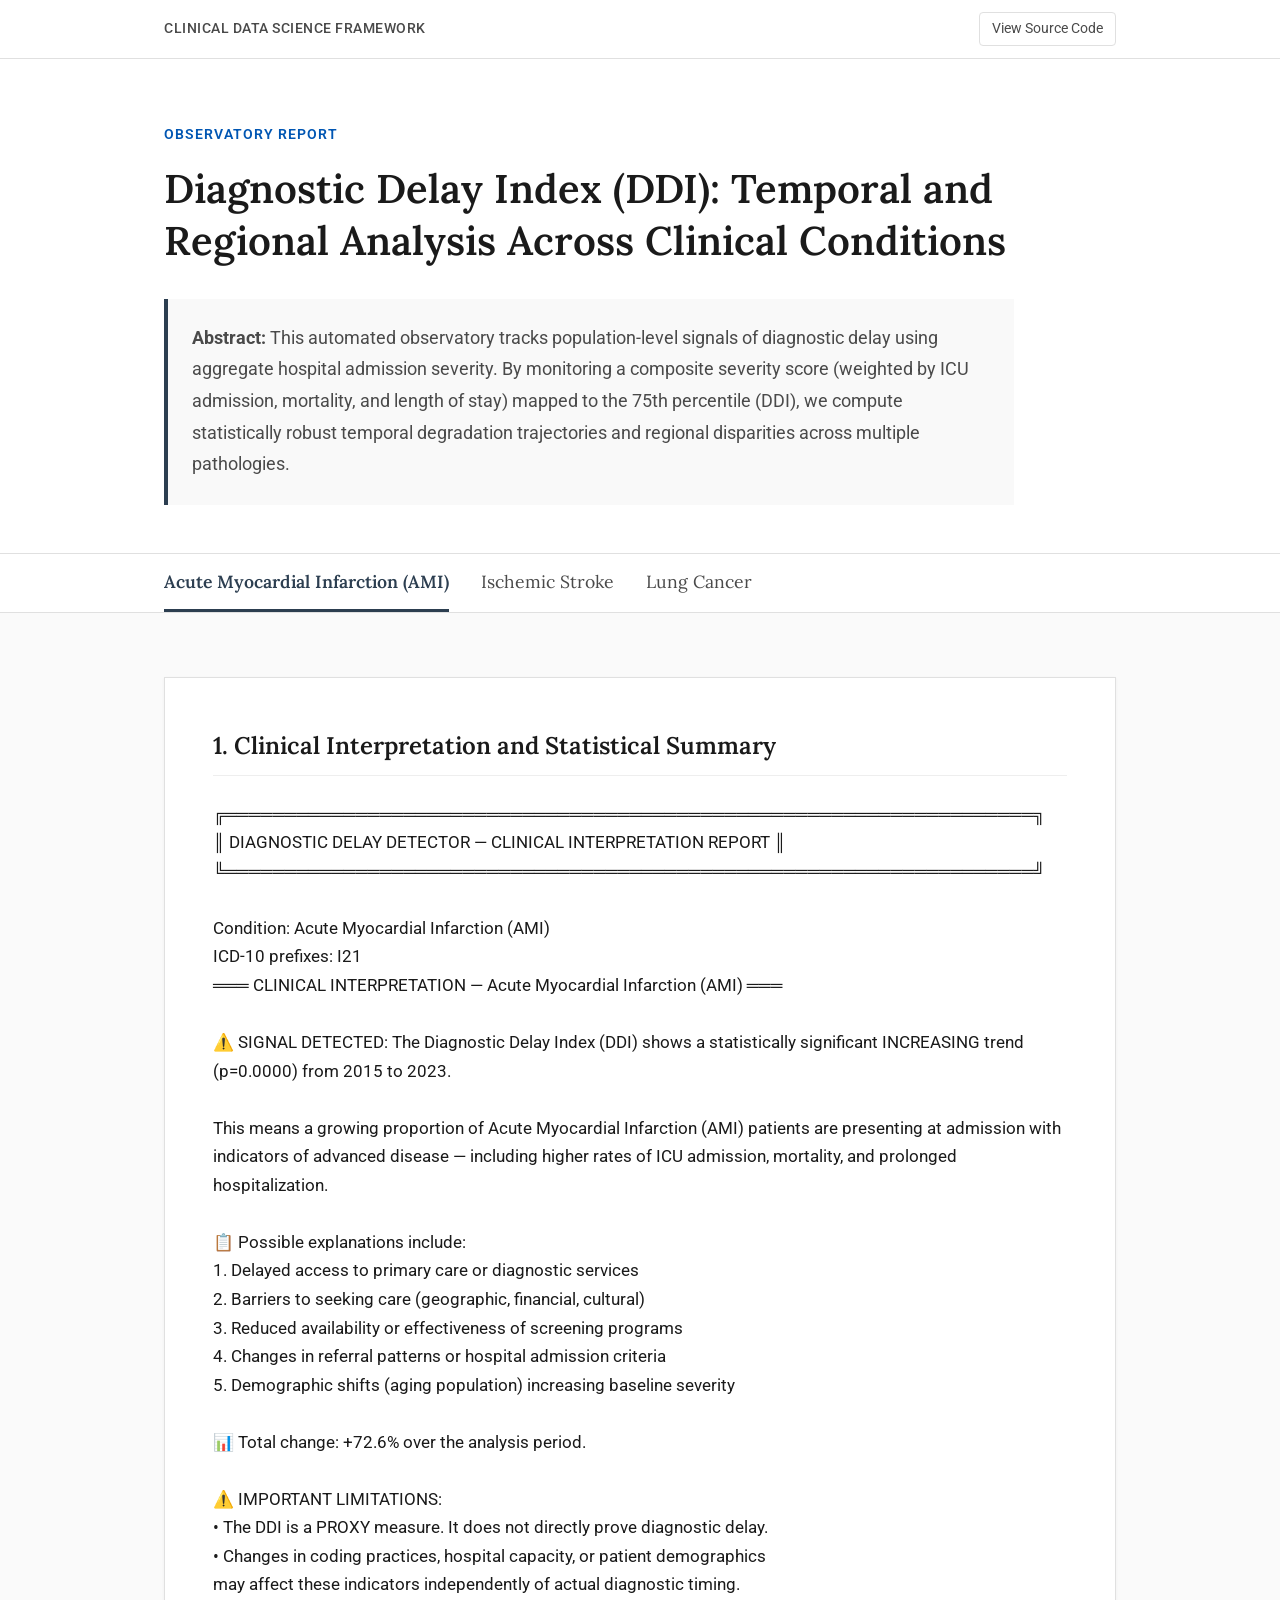
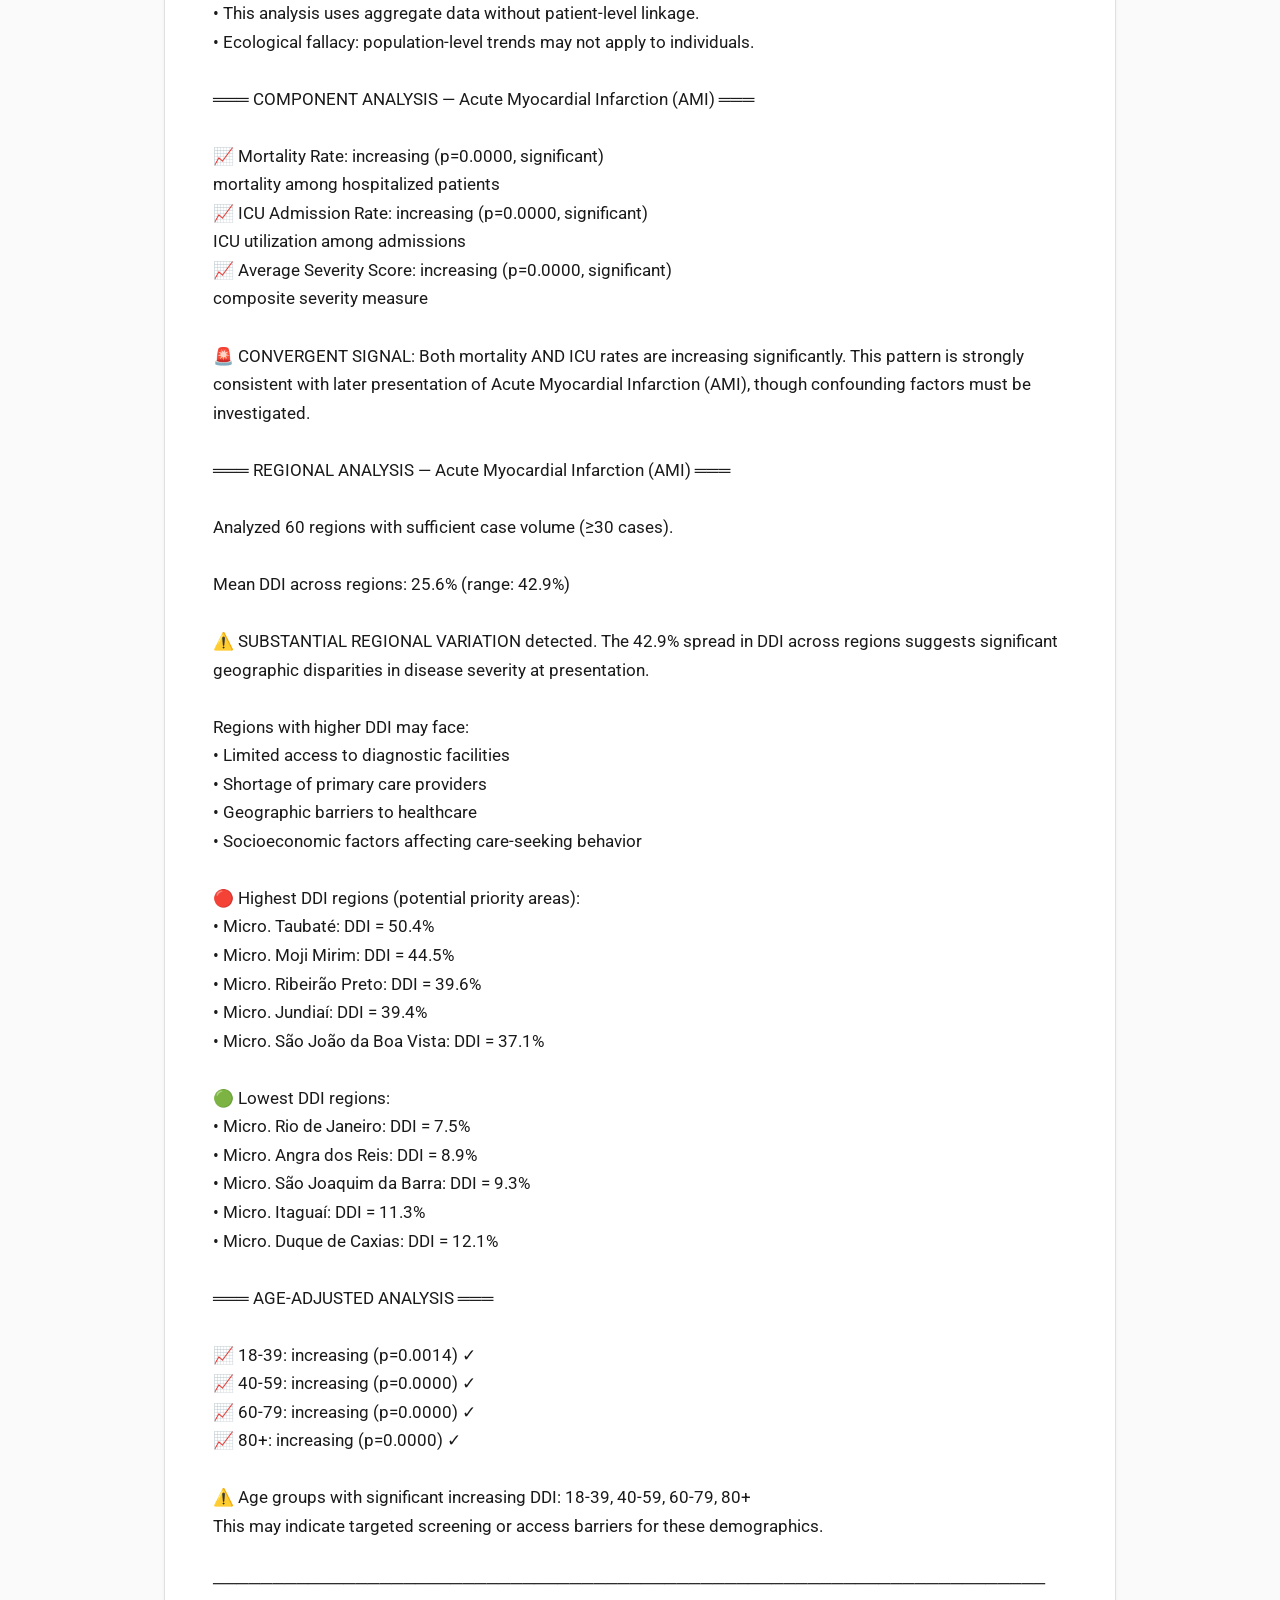
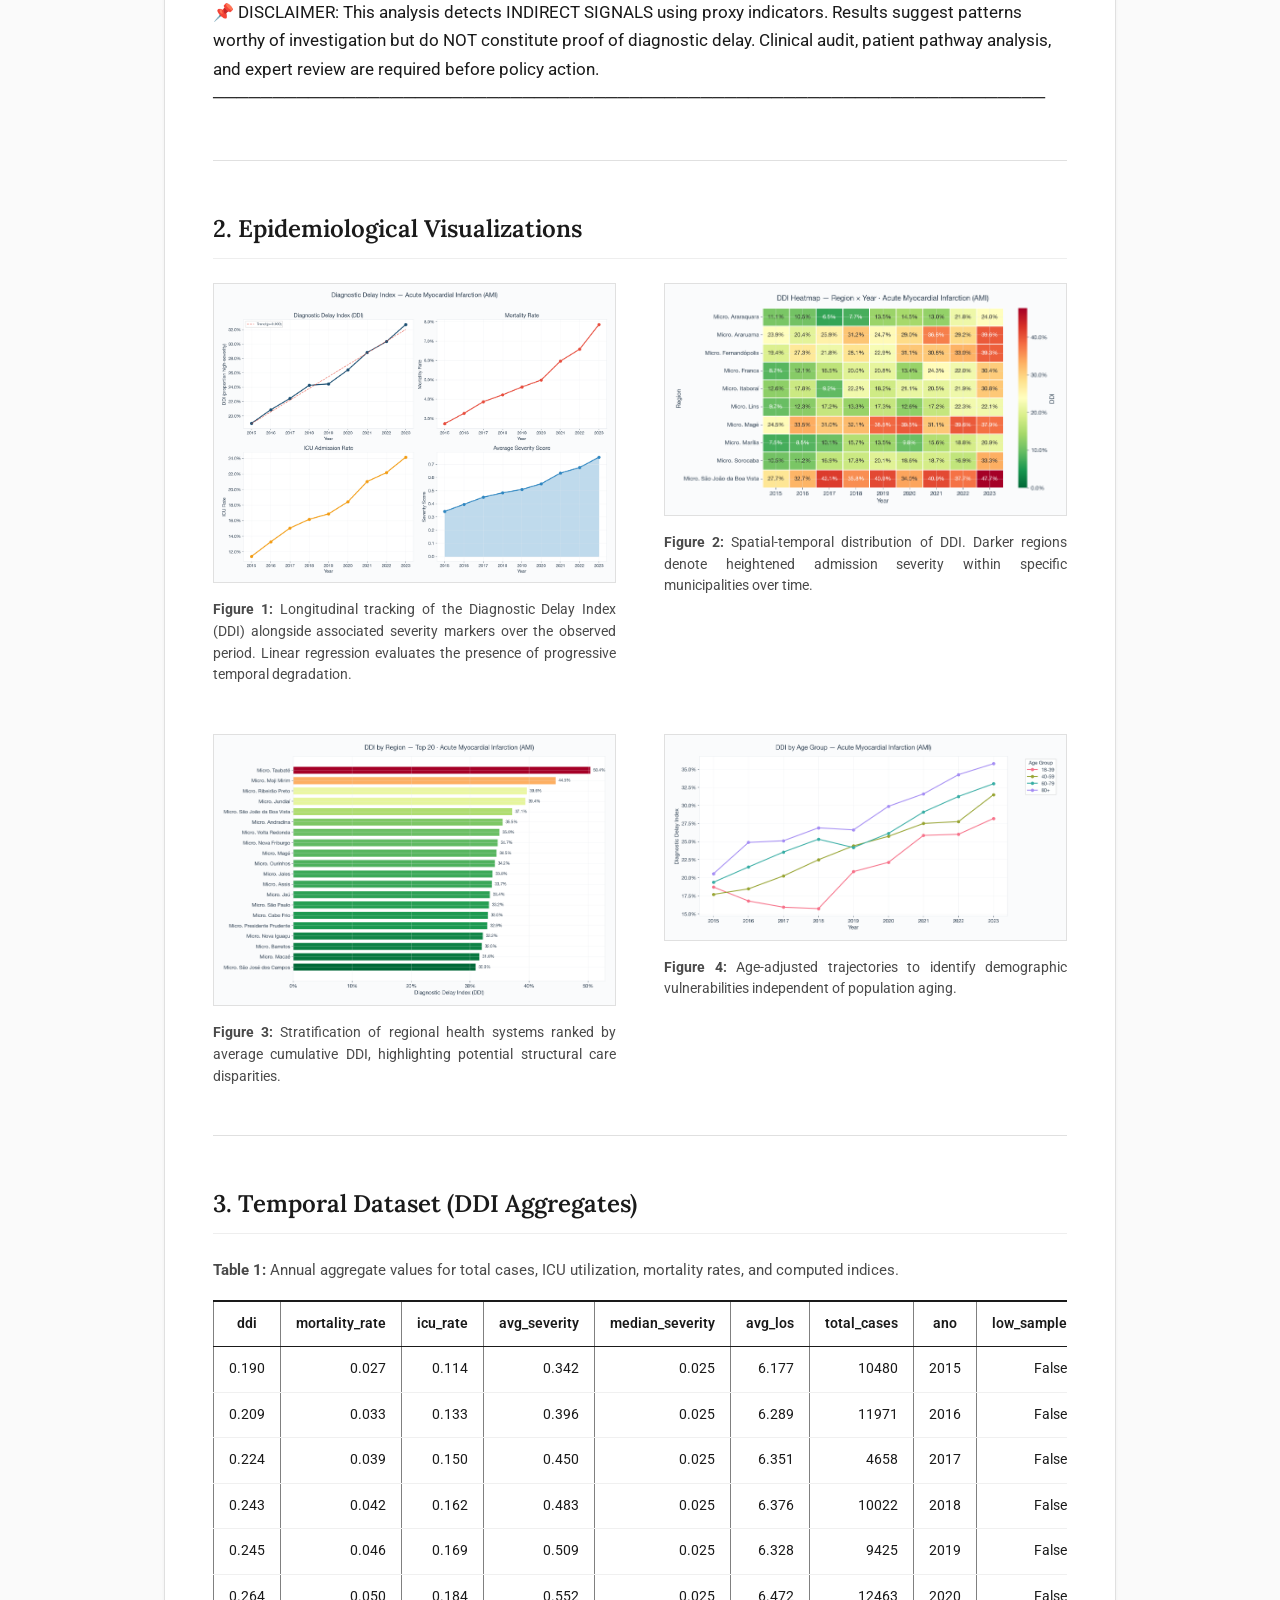
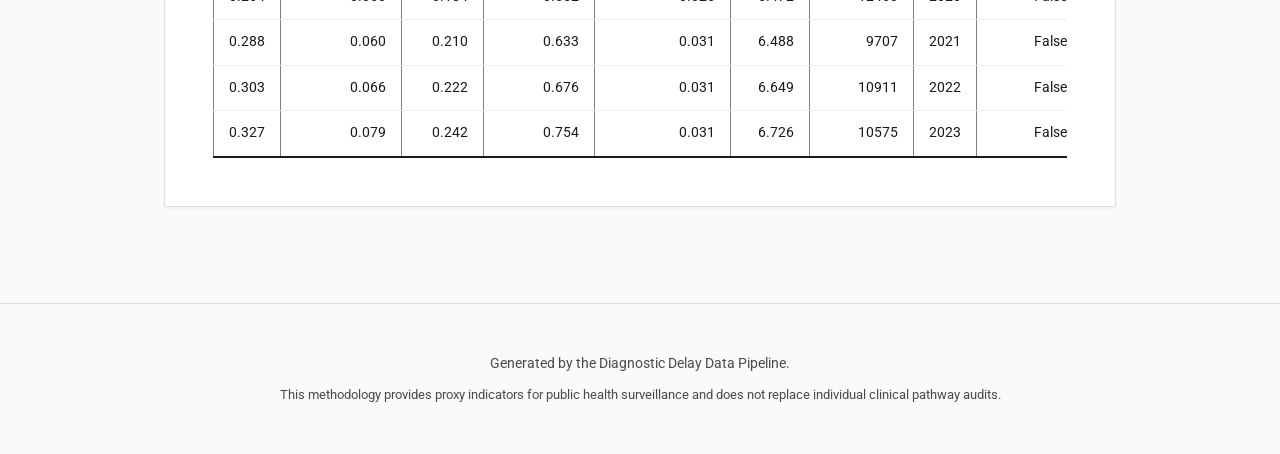
==== commit 19ac7560: "Scale analysis data to 60 Microregions mapping" ====
--- a/docs/index.html
+++ b/docs/index.html
@@ -65,7 +65,7 @@
                 <section class="interpretation-section">
                     <h2>1. Clinical Interpretation and Statistical Summary</h2>
                     <div class="report-prose">
-                        ╔════════════════════════════════════════════════════════════════════╗<br>║  DIAGNOSTIC DELAY DETECTOR — CLINICAL INTERPRETATION REPORT       ║<br>╚════════════════════════════════════════════════════════════════════╝<br><br>Condition: Acute Myocardial Infarction (AMI)<br>ICD-10 prefixes: I21<br>═══ CLINICAL INTERPRETATION — Acute Myocardial Infarction (AMI) ═══<br><br><span style='color:red'>⚠️</span>  SIGNAL DETECTED: The Diagnostic Delay Index (DDI) shows a statistically significant INCREASING trend (p=0.0000) from 2015 to 2023.<br><br>This means a growing proportion of Acute Myocardial Infarction (AMI) patients are presenting at admission with indicators of advanced disease — including higher rates of ICU admission, mortality, and prolonged hospitalization.<br><br>📋 Possible explanations include:<br>   1. Delayed access to primary care or diagnostic services<br>   2. Barriers to seeking care (geographic, financial, cultural)<br>   3. Reduced availability or effectiveness of screening programs<br>   4. Changes in referral patterns or hospital admission criteria<br>   5. Demographic shifts (aging population) increasing baseline severity<br><br>📊 Total change: +75.8% over the analysis period.<br><br><span style='color:red'>⚠️</span>  IMPORTANT LIMITATIONS:<br>   • The DDI is a PROXY measure. It does not directly prove diagnostic delay.<br>   • Changes in coding practices, hospital capacity, or patient demographics<br>     may affect these indicators independently of actual diagnostic timing.<br>   • This analysis uses aggregate data without patient-level linkage.<br>   • Ecological fallacy: population-level trends may not apply to individuals.<br><br>═══ COMPONENT ANALYSIS — Acute Myocardial Infarction (AMI) ═══<br><br><span style='color:green'>📈</span> Mortality Rate: increasing (p=0.0124, significant)<br>   mortality among hospitalized patients<br><span style='color:green'>📈</span> ICU Admission Rate: increasing (p=0.0000, significant)<br>   ICU utilization among admissions<br><span style='color:green'>📈</span> Average Severity Score: increasing (p=0.0000, significant)<br>   composite severity measure<br><br>🚨 CONVERGENT SIGNAL: Both mortality AND ICU rates are increasing significantly. This pattern is strongly consistent with later presentation of Acute Myocardial Infarction (AMI), though confounding factors must be investigated.<br><br>═══ REGIONAL ANALYSIS — Acute Myocardial Infarction (AMI) ═══<br><br>Analyzed 20 regions with sufficient case volume (≥30 cases).<br><br>Mean DDI across regions: 25.2% (range: 38.5%)<br><br><span style='color:red'>⚠️</span>  SUBSTANTIAL REGIONAL VARIATION detected. The 38.5% spread in DDI across regions suggests significant geographic disparities in disease severity at presentation.<br><br>Regions with higher DDI may face:<br>   • Limited access to diagnostic facilities<br>   • Shortage of primary care providers<br>   • Geographic barriers to healthcare<br>   • Socioeconomic factors affecting care-seeking behavior<br><br>🔴 Highest DDI regions (potential priority areas):<br>   • Campinas: DDI = 50.2%<br>   • Brasília: DDI = 40.1%<br>   • Florianópolis: DDI = 35.7%<br>   • São Paulo: DDI = 35.6%<br>   • Natal: DDI = 34.3%<br><br>🟢 Lowest DDI regions:<br>   • Maceió: DDI = 11.7%<br>   • Salvador: DDI = 13.9%<br>   • João Pessoa: DDI = 15.4%<br>   • São Luís: DDI = 15.6%<br>   • Guarulhos: DDI = 16.8%<br><br>═══ AGE-ADJUSTED ANALYSIS ═══<br><br>  <span style='color:green'>📈</span> 18-39: increasing (p=0.0204) ✓<br>  <span style='color:green'>📈</span> 40-59: increasing (p=0.0013) ✓<br>  <span style='color:green'>📈</span> 60-79: increasing (p=0.0000) ✓<br>  <span style='color:green'>📈</span> 80+: increasing (p=0.0428) ✓<br><br>  <span style='color:red'>⚠️</span>  Age groups with significant increasing DDI: 18-39, 40-59, 60-79, 80+<br>  This may indicate targeted screening or access barriers for these demographics.<br><br>──────────────────────────────────────────────────────────────────────<br>📌 DISCLAIMER: This analysis detects INDIRECT SIGNALS using proxy indicators. Results suggest patterns worthy of investigation but do NOT constitute proof of diagnostic delay. Clinical audit, patient pathway analysis, and expert review are required before policy action.<br>──────────────────────────────────────────────────────────────────────
+                        ╔════════════════════════════════════════════════════════════════════╗<br>║  DIAGNOSTIC DELAY DETECTOR — CLINICAL INTERPRETATION REPORT       ║<br>╚════════════════════════════════════════════════════════════════════╝<br><br>Condition: Acute Myocardial Infarction (AMI)<br>ICD-10 prefixes: I21<br>═══ CLINICAL INTERPRETATION — Acute Myocardial Infarction (AMI) ═══<br><br><span style='color:red'>⚠️</span>  SIGNAL DETECTED: The Diagnostic Delay Index (DDI) shows a statistically significant INCREASING trend (p=0.0000) from 2015 to 2023.<br><br>This means a growing proportion of Acute Myocardial Infarction (AMI) patients are presenting at admission with indicators of advanced disease — including higher rates of ICU admission, mortality, and prolonged hospitalization.<br><br>📋 Possible explanations include:<br>   1. Delayed access to primary care or diagnostic services<br>   2. Barriers to seeking care (geographic, financial, cultural)<br>   3. Reduced availability or effectiveness of screening programs<br>   4. Changes in referral patterns or hospital admission criteria<br>   5. Demographic shifts (aging population) increasing baseline severity<br><br>📊 Total change: +72.6% over the analysis period.<br><br><span style='color:red'>⚠️</span>  IMPORTANT LIMITATIONS:<br>   • The DDI is a PROXY measure. It does not directly prove diagnostic delay.<br>   • Changes in coding practices, hospital capacity, or patient demographics<br>     may affect these indicators independently of actual diagnostic timing.<br>   • This analysis uses aggregate data without patient-level linkage.<br>   • Ecological fallacy: population-level trends may not apply to individuals.<br><br>═══ COMPONENT ANALYSIS — Acute Myocardial Infarction (AMI) ═══<br><br><span style='color:green'>📈</span> Mortality Rate: increasing (p=0.0000, significant)<br>   mortality among hospitalized patients<br><span style='color:green'>📈</span> ICU Admission Rate: increasing (p=0.0000, significant)<br>   ICU utilization among admissions<br><span style='color:green'>📈</span> Average Severity Score: increasing (p=0.0000, significant)<br>   composite severity measure<br><br>🚨 CONVERGENT SIGNAL: Both mortality AND ICU rates are increasing significantly. This pattern is strongly consistent with later presentation of Acute Myocardial Infarction (AMI), though confounding factors must be investigated.<br><br>═══ REGIONAL ANALYSIS — Acute Myocardial Infarction (AMI) ═══<br><br>Analyzed 60 regions with sufficient case volume (≥30 cases).<br><br>Mean DDI across regions: 25.6% (range: 42.9%)<br><br><span style='color:red'>⚠️</span>  SUBSTANTIAL REGIONAL VARIATION detected. The 42.9% spread in DDI across regions suggests significant geographic disparities in disease severity at presentation.<br><br>Regions with higher DDI may face:<br>   • Limited access to diagnostic facilities<br>   • Shortage of primary care providers<br>   • Geographic barriers to healthcare<br>   • Socioeconomic factors affecting care-seeking behavior<br><br>🔴 Highest DDI regions (potential priority areas):<br>   • Micro. Taubaté: DDI = 50.4%<br>   • Micro. Moji Mirim: DDI = 44.5%<br>   • Micro. Ribeirão Preto: DDI = 39.6%<br>   • Micro. Jundiaí: DDI = 39.4%<br>   • Micro. São João da Boa Vista: DDI = 37.1%<br><br>🟢 Lowest DDI regions:<br>   • Micro. Rio de Janeiro: DDI = 7.5%<br>   • Micro. Angra dos Reis: DDI = 8.9%<br>   • Micro. São Joaquim da Barra: DDI = 9.3%<br>   • Micro. Itaguaí: DDI = 11.3%<br>   • Micro. Duque de Caxias: DDI = 12.1%<br><br>═══ AGE-ADJUSTED ANALYSIS ═══<br><br>  <span style='color:green'>📈</span> 18-39: increasing (p=0.0014) ✓<br>  <span style='color:green'>📈</span> 40-59: increasing (p=0.0000) ✓<br>  <span style='color:green'>📈</span> 60-79: increasing (p=0.0000) ✓<br>  <span style='color:green'>📈</span> 80+: increasing (p=0.0000) ✓<br><br>  <span style='color:red'>⚠️</span>  Age groups with significant increasing DDI: 18-39, 40-59, 60-79, 80+<br>  This may indicate targeted screening or access barriers for these demographics.<br><br>──────────────────────────────────────────────────────────────────────<br>📌 DISCLAIMER: This analysis detects INDIRECT SIGNALS using proxy indicators. Results suggest patterns worthy of investigation but do NOT constitute proof of diagnostic delay. Clinical audit, patient pathway analysis, and expert review are required before policy action.<br>──────────────────────────────────────────────────────────────────────
                     </div>
                 </section>
                 
@@ -119,101 +119,101 @@
   </thead>
   <tbody>
     <tr>
-      <td>0.173</td>
+      <td>0.190</td>
+      <td>0.027</td>
+      <td>0.114</td>
+      <td>0.342</td>
+      <td>0.025</td>
+      <td>6.177</td>
+      <td>10480</td>
+      <td>2015</td>
+      <td>False</td>
+    </tr>
+    <tr>
+      <td>0.209</td>
+      <td>0.033</td>
+      <td>0.133</td>
+      <td>0.396</td>
+      <td>0.025</td>
+      <td>6.289</td>
+      <td>11971</td>
+      <td>2016</td>
+      <td>False</td>
+    </tr>
+    <tr>
+      <td>0.224</td>
+      <td>0.039</td>
+      <td>0.150</td>
+      <td>0.450</td>
+      <td>0.025</td>
+      <td>6.351</td>
+      <td>4658</td>
+      <td>2017</td>
+      <td>False</td>
+    </tr>
+    <tr>
+      <td>0.243</td>
+      <td>0.042</td>
+      <td>0.162</td>
+      <td>0.483</td>
+      <td>0.025</td>
+      <td>6.376</td>
+      <td>10022</td>
+      <td>2018</td>
+      <td>False</td>
+    </tr>
+    <tr>
+      <td>0.245</td>
+      <td>0.046</td>
+      <td>0.169</td>
+      <td>0.509</td>
+      <td>0.025</td>
+      <td>6.328</td>
+      <td>9425</td>
+      <td>2019</td>
+      <td>False</td>
+    </tr>
+    <tr>
+      <td>0.264</td>
+      <td>0.050</td>
+      <td>0.184</td>
+      <td>0.552</td>
+      <td>0.025</td>
+      <td>6.472</td>
+      <td>12463</td>
+      <td>2020</td>
+      <td>False</td>
+    </tr>
+    <tr>
+      <td>0.288</td>
+      <td>0.060</td>
+      <td>0.210</td>
+      <td>0.633</td>
       <td>0.031</td>
-      <td>0.119</td>
-      <td>0.362</td>
-      <td>0.025</td>
-      <td>6.095</td>
-      <td>1042</td>
-      <td>2015</td>
-      <td>False</td>
-    </tr>
-    <tr>
-      <td>0.205</td>
-      <td>0.041</td>
-      <td>0.127</td>
-      <td>0.412</td>
-      <td>0.025</td>
-      <td>6.637</td>
-      <td>1147</td>
-      <td>2016</td>
-      <td>False</td>
-    </tr>
-    <tr>
-      <td>0.213</td>
-      <td>0.026</td>
-      <td>0.170</td>
-      <td>0.451</td>
-      <td>0.025</td>
-      <td>6.259</td>
-      <td>464</td>
-      <td>2017</td>
-      <td>False</td>
-    </tr>
-    <tr>
-      <td>0.241</td>
-      <td>0.044</td>
-      <td>0.178</td>
-      <td>0.519</td>
-      <td>0.025</td>
-      <td>6.317</td>
-      <td>962</td>
-      <td>2018</td>
-      <td>False</td>
-    </tr>
-    <tr>
-      <td>0.257</td>
-      <td>0.046</td>
-      <td>0.192</td>
-      <td>0.553</td>
+      <td>6.488</td>
+      <td>9707</td>
+      <td>2021</td>
+      <td>False</td>
+    </tr>
+    <tr>
+      <td>0.303</td>
+      <td>0.066</td>
+      <td>0.222</td>
+      <td>0.676</td>
       <td>0.031</td>
-      <td>6.339</td>
-      <td>966</td>
-      <td>2019</td>
-      <td>False</td>
-    </tr>
-    <tr>
-      <td>0.266</td>
-      <td>0.068</td>
-      <td>0.195</td>
-      <td>0.628</td>
+      <td>6.649</td>
+      <td>10911</td>
+      <td>2022</td>
+      <td>False</td>
+    </tr>
+    <tr>
+      <td>0.327</td>
+      <td>0.079</td>
+      <td>0.242</td>
+      <td>0.754</td>
       <td>0.031</td>
-      <td>6.604</td>
-      <td>1191</td>
-      <td>2020</td>
-      <td>False</td>
-    </tr>
-    <tr>
-      <td>0.275</td>
-      <td>0.053</td>
-      <td>0.216</td>
-      <td>0.623</td>
-      <td>0.025</td>
-      <td>6.389</td>
-      <td>969</td>
-      <td>2021</td>
-      <td>False</td>
-    </tr>
-    <tr>
-      <td>0.306</td>
-      <td>0.077</td>
-      <td>0.238</td>
-      <td>0.742</td>
-      <td>0.031</td>
-      <td>6.614</td>
-      <td>1092</td>
-      <td>2022</td>
-      <td>False</td>
-    </tr>
-    <tr>
-      <td>0.304</td>
-      <td>0.055</td>
-      <td>0.241</td>
-      <td>0.681</td>
-      <td>0.031</td>
-      <td>6.435</td>
-      <td>1057</td>
+      <td>6.726</td>
+      <td>10575</td>
       <td>2023</td>
       <td>False</td>
     </tr>
@@ -233,7 +233,7 @@
                 <section class="interpretation-section">
                     <h2>1. Clinical Interpretation and Statistical Summary</h2>
                     <div class="report-prose">
-                        ╔════════════════════════════════════════════════════════════════════╗<br>║  DIAGNOSTIC DELAY DETECTOR — CLINICAL INTERPRETATION REPORT       ║<br>╚════════════════════════════════════════════════════════════════════╝<br><br>Condition: Ischemic Stroke<br>ICD-10 prefixes: I63<br>═══ CLINICAL INTERPRETATION — Ischemic Stroke ═══<br><br>ℹ️  NO SIGNIFICANT TREND: The DDI does not show a statistically significant temporal trend (p=0.0974) over the period 2015–2023.<br><br>Severity patterns for Ischemic Stroke appear relatively stable, though this does not rule out localized or subgroup-level changes.<br><br>📊 Total change: +93.2% over the analysis period.<br><br><span style='color:red'>⚠️</span>  IMPORTANT LIMITATIONS:<br>   • The DDI is a PROXY measure. It does not directly prove diagnostic delay.<br>   • Changes in coding practices, hospital capacity, or patient demographics<br>     may affect these indicators independently of actual diagnostic timing.<br>   • This analysis uses aggregate data without patient-level linkage.<br>   • Ecological fallacy: population-level trends may not apply to individuals.<br><br>═══ COMPONENT ANALYSIS — Ischemic Stroke ═══<br><br><span style='color:green'>📈</span> Mortality Rate: increasing (p=0.1769, not significant)<br>   mortality among hospitalized patients<br><span style='color:green'>📈</span> ICU Admission Rate: increasing (p=0.1119, not significant)<br>   ICU utilization among admissions<br><span style='color:green'>📈</span> Average Severity Score: increasing (p=0.1189, not significant)<br>   composite severity measure<br><br>═══ REGIONAL ANALYSIS — Ischemic Stroke ═══<br><br>Analyzed 20 regions with sufficient case volume (≥30 cases).<br><br>Mean DDI across regions: 25.7% (range: 48.4%)<br><br><span style='color:red'>⚠️</span>  SUBSTANTIAL REGIONAL VARIATION detected. The 48.4% spread in DDI across regions suggests significant geographic disparities in disease severity at presentation.<br><br>Regions with higher DDI may face:<br>   • Limited access to diagnostic facilities<br>   • Shortage of primary care providers<br>   • Geographic barriers to healthcare<br>   • Socioeconomic factors affecting care-seeking behavior<br><br>🔴 Highest DDI regions (potential priority areas):<br>   • Campinas: DDI = 54.3%<br>   • Brasília: DDI = 51.4%<br>   • Florianópolis: DDI = 46.9%<br>   • São Paulo: DDI = 41.5%<br>   • Belém: DDI = 33.3%<br><br>🟢 Lowest DDI regions:<br>   • Guarulhos: DDI = 5.9%<br>   • São Luís: DDI = 8.3%<br>   • Salvador: DDI = 9.4%<br>   • João Pessoa: DDI = 10.3%<br>   • Curitiba: DDI = 10.8%<br><br>═══ AGE-ADJUSTED ANALYSIS ═══<br><br>  <span style='color:green'>📈</span> 40-59: increasing (p=0.5055) <br>  ➡️ 60-79: insufficient_data (p=nan) <br><br>──────────────────────────────────────────────────────────────────────<br>📌 DISCLAIMER: This analysis detects INDIRECT SIGNALS using proxy indicators. Results suggest patterns worthy of investigation but do NOT constitute proof of diagnostic delay. Clinical audit, patient pathway analysis, and expert review are required before policy action.<br>──────────────────────────────────────────────────────────────────────
+                        ╔════════════════════════════════════════════════════════════════════╗<br>║  DIAGNOSTIC DELAY DETECTOR — CLINICAL INTERPRETATION REPORT       ║<br>╚════════════════════════════════════════════════════════════════════╝<br><br>Condition: Ischemic Stroke<br>ICD-10 prefixes: I63<br>═══ CLINICAL INTERPRETATION — Ischemic Stroke ═══<br><br><span style='color:red'>⚠️</span>  SIGNAL DETECTED: The Diagnostic Delay Index (DDI) shows a statistically significant INCREASING trend (p=0.0001) from 2015 to 2023.<br><br>This means a growing proportion of Ischemic Stroke patients are presenting at admission with indicators of advanced disease — including higher rates of ICU admission, mortality, and prolonged hospitalization.<br><br>📋 Possible explanations include:<br>   1. Delayed access to primary care or diagnostic services<br>   2. Barriers to seeking care (geographic, financial, cultural)<br>   3. Reduced availability or effectiveness of screening programs<br>   4. Changes in referral patterns or hospital admission criteria<br>   5. Demographic shifts (aging population) increasing baseline severity<br><br>📊 Total change: +63.5% over the analysis period.<br><br><span style='color:red'>⚠️</span>  IMPORTANT LIMITATIONS:<br>   • The DDI is a PROXY measure. It does not directly prove diagnostic delay.<br>   • Changes in coding practices, hospital capacity, or patient demographics<br>     may affect these indicators independently of actual diagnostic timing.<br>   • This analysis uses aggregate data without patient-level linkage.<br>   • Ecological fallacy: population-level trends may not apply to individuals.<br><br>═══ COMPONENT ANALYSIS — Ischemic Stroke ═══<br><br><span style='color:green'>📈</span> Mortality Rate: increasing (p=0.0284, significant)<br>   mortality among hospitalized patients<br><span style='color:green'>📈</span> ICU Admission Rate: increasing (p=0.0002, significant)<br>   ICU utilization among admissions<br><span style='color:green'>📈</span> Average Severity Score: increasing (p=0.0003, significant)<br>   composite severity measure<br><br>🚨 CONVERGENT SIGNAL: Both mortality AND ICU rates are increasing significantly. This pattern is strongly consistent with later presentation of Ischemic Stroke, though confounding factors must be investigated.<br><br>═══ REGIONAL ANALYSIS — Ischemic Stroke ═══<br><br>Analyzed 60 regions with sufficient case volume (≥30 cases).<br><br>Mean DDI across regions: 25.5% (range: 38.9%)<br><br><span style='color:red'>⚠️</span>  SUBSTANTIAL REGIONAL VARIATION detected. The 38.9% spread in DDI across regions suggests significant geographic disparities in disease severity at presentation.<br><br>Regions with higher DDI may face:<br>   • Limited access to diagnostic facilities<br>   • Shortage of primary care providers<br>   • Geographic barriers to healthcare<br>   • Socioeconomic factors affecting care-seeking behavior<br><br>🔴 Highest DDI regions (potential priority areas):<br>   • Micro. Taubaté: DDI = 46.9%<br>   • Micro. Moji Mirim: DDI = 43.5%<br>   • Micro. Jundiaí: DDI = 40.0%<br>   • Micro. Ribeirão Preto: DDI = 39.5%<br>   • Micro. Rio Claro: DDI = 39.1%<br><br>🟢 Lowest DDI regions:<br>   • Micro. Itaguaí: DDI = 8.0%<br>   • Micro. São Joaquim da Barra: DDI = 9.0%<br>   • Micro. Angra dos Reis: DDI = 10.2%<br>   • Micro. Marília: DDI = 11.1%<br>   • Micro. Rio de Janeiro: DDI = 11.6%<br><br>═══ AGE-ADJUSTED ANALYSIS ═══<br><br>  <span style='color:green'>📈</span> 18-39: increasing (p=0.0434) ✓<br>  <span style='color:green'>📈</span> 40-59: increasing (p=0.0040) ✓<br>  <span style='color:green'>📈</span> 60-79: increasing (p=0.0099) ✓<br>  <span style='color:green'>📈</span> 80+: increasing (p=0.1161) <br><br>  <span style='color:red'>⚠️</span>  Age groups with significant increasing DDI: 18-39, 40-59, 60-79<br>  This may indicate targeted screening or access barriers for these demographics.<br><br>──────────────────────────────────────────────────────────────────────<br>📌 DISCLAIMER: This analysis detects INDIRECT SIGNALS using proxy indicators. Results suggest patterns worthy of investigation but do NOT constitute proof of diagnostic delay. Clinical audit, patient pathway analysis, and expert review are required before policy action.<br>──────────────────────────────────────────────────────────────────────
                     </div>
                 </section>
                 
@@ -287,101 +287,101 @@
   </thead>
   <tbody>
     <tr>
+      <td>0.185</td>
+      <td>0.033</td>
+      <td>0.080</td>
+      <td>0.297</td>
+      <td>0.028</td>
+      <td>6.240</td>
+      <td>820</td>
+      <td>2015</td>
+      <td>False</td>
+    </tr>
+    <tr>
+      <td>0.220</td>
+      <td>0.040</td>
       <td>0.128</td>
-      <td>0.012</td>
-      <td>0.093</td>
-      <td>0.292</td>
-      <td>0.053</td>
-      <td>5.058</td>
-      <td>86</td>
-      <td>2015</td>
-      <td>False</td>
-    </tr>
-    <tr>
+      <td>0.412</td>
+      <td>0.028</td>
+      <td>5.993</td>
+      <td>940</td>
+      <td>2016</td>
+      <td>False</td>
+    </tr>
+    <tr>
+      <td>0.232</td>
+      <td>0.033</td>
+      <td>0.150</td>
+      <td>0.439</td>
+      <td>0.028</td>
+      <td>6.656</td>
+      <td>393</td>
+      <td>2017</td>
+      <td>False</td>
+    </tr>
+    <tr>
+      <td>0.220</td>
+      <td>0.040</td>
+      <td>0.127</td>
+      <td>0.411</td>
+      <td>0.028</td>
+      <td>6.414</td>
+      <td>804</td>
+      <td>2018</td>
+      <td>False</td>
+    </tr>
+    <tr>
+      <td>0.272</td>
+      <td>0.057</td>
+      <td>0.181</td>
+      <td>0.571</td>
+      <td>0.028</td>
+      <td>6.393</td>
+      <td>731</td>
+      <td>2019</td>
+      <td>False</td>
+    </tr>
+    <tr>
+      <td>0.270</td>
+      <td>0.037</td>
+      <td>0.173</td>
+      <td>0.495</td>
+      <td>0.028</td>
+      <td>6.507</td>
+      <td>1049</td>
+      <td>2020</td>
+      <td>False</td>
+    </tr>
+    <tr>
+      <td>0.262</td>
+      <td>0.040</td>
+      <td>0.186</td>
+      <td>0.532</td>
+      <td>0.028</td>
+      <td>6.539</td>
+      <td>848</td>
+      <td>2021</td>
+      <td>False</td>
+    </tr>
+    <tr>
+      <td>0.297</td>
+      <td>0.062</td>
+      <td>0.194</td>
+      <td>0.616</td>
+      <td>0.035</td>
+      <td>6.752</td>
+      <td>962</td>
+      <td>2022</td>
+      <td>False</td>
+    </tr>
+    <tr>
+      <td>0.303</td>
+      <td>0.060</td>
       <td>0.235</td>
-      <td>0.059</td>
-      <td>0.167</td>
-      <td>0.613</td>
-      <td>0.070</td>
-      <td>6.892</td>
-      <td>102</td>
-      <td>2016</td>
-      <td>False</td>
-    </tr>
-    <tr>
-      <td>0.308</td>
-      <td>0.103</td>
-      <td>0.231</td>
-      <td>0.874</td>
-      <td>0.105</td>
-      <td>7.000</td>
-      <td>39</td>
-      <td>2017</td>
-      <td>False</td>
-    </tr>
-    <tr>
-      <td>0.243</td>
-      <td>0.027</td>
-      <td>0.176</td>
-      <td>0.529</td>
-      <td>0.088</td>
-      <td>6.500</td>
-      <td>74</td>
-      <td>2018</td>
-      <td>False</td>
-    </tr>
-    <tr>
-      <td>0.200</td>
-      <td>0.013</td>
-      <td>0.120</td>
-      <td>0.371</td>
-      <td>0.070</td>
-      <td>6.173</td>
-      <td>75</td>
-      <td>2019</td>
-      <td>False</td>
-    </tr>
-    <tr>
-      <td>0.303</td>
-      <td>0.083</td>
-      <td>0.211</td>
-      <td>0.775</td>
-      <td>0.088</td>
-      <td>7.028</td>
-      <td>109</td>
-      <td>2020</td>
-      <td>False</td>
-    </tr>
-    <tr>
-      <td>0.321</td>
-      <td>0.062</td>
-      <td>0.247</td>
-      <td>0.799</td>
-      <td>0.123</td>
-      <td>7.852</td>
-      <td>81</td>
-      <td>2021</td>
-      <td>False</td>
-    </tr>
-    <tr>
-      <td>0.329</td>
-      <td>0.082</td>
-      <td>0.235</td>
-      <td>0.802</td>
-      <td>0.070</td>
-      <td>5.788</td>
-      <td>85</td>
-      <td>2022</td>
-      <td>False</td>
-    </tr>
-    <tr>
-      <td>0.247</td>
-      <td>0.094</td>
-      <td>0.188</td>
-      <td>0.762</td>
-      <td>0.088</td>
-      <td>6.859</td>
-      <td>85</td>
+      <td>0.686</td>
+      <td>0.035</td>
+      <td>6.183</td>
+      <td>868</td>
       <td>2023</td>
       <td>False</td>
     </tr>
@@ -401,7 +401,7 @@
                 <section class="interpretation-section">
                     <h2>1. Clinical Interpretation and Statistical Summary</h2>
                     <div class="report-prose">
-                        ╔════════════════════════════════════════════════════════════════════╗<br>║  DIAGNOSTIC DELAY DETECTOR — CLINICAL INTERPRETATION REPORT       ║<br>╚════════════════════════════════════════════════════════════════════╝<br><br>Condition: Lung Cancer<br>ICD-10 prefixes: C34<br>═══ CLINICAL INTERPRETATION — Lung Cancer ═══<br><br><span style='color:red'>⚠️</span>  SIGNAL DETECTED: The Diagnostic Delay Index (DDI) shows a statistically significant INCREASING trend (p=0.0107) from 2015 to 2023.<br><br>This means a growing proportion of Lung Cancer patients are presenting at admission with indicators of advanced disease — including higher rates of ICU admission, mortality, and prolonged hospitalization.<br><br>📋 Possible explanations include:<br>   1. Delayed access to primary care or diagnostic services<br>   2. Barriers to seeking care (geographic, financial, cultural)<br>   3. Reduced availability or effectiveness of screening programs<br>   4. Changes in referral patterns or hospital admission criteria<br>   5. Demographic shifts (aging population) increasing baseline severity<br><br>📊 Total change: +147.2% over the analysis period.<br><br><span style='color:red'>⚠️</span>  IMPORTANT LIMITATIONS:<br>   • The DDI is a PROXY measure. It does not directly prove diagnostic delay.<br>   • Changes in coding practices, hospital capacity, or patient demographics<br>     may affect these indicators independently of actual diagnostic timing.<br>   • This analysis uses aggregate data without patient-level linkage.<br>   • Ecological fallacy: population-level trends may not apply to individuals.<br><br>═══ COMPONENT ANALYSIS — Lung Cancer ═══<br><br><span style='color:green'>📈</span> Mortality Rate: increasing (p=0.0654, not significant)<br>   mortality among hospitalized patients<br><span style='color:green'>📈</span> ICU Admission Rate: increasing (p=0.0094, significant)<br>   ICU utilization among admissions<br><span style='color:green'>📈</span> Average Severity Score: increasing (p=0.0090, significant)<br>   composite severity measure<br><br>═══ REGIONAL ANALYSIS — Lung Cancer ═══<br><br>Analyzed 19 regions with sufficient case volume (≥30 cases).<br><br>Mean DDI across regions: 24.2% (range: 44.7%)<br><br><span style='color:red'>⚠️</span>  SUBSTANTIAL REGIONAL VARIATION detected. The 44.7% spread in DDI across regions suggests significant geographic disparities in disease severity at presentation.<br><br>Regions with higher DDI may face:<br>   • Limited access to diagnostic facilities<br>   • Shortage of primary care providers<br>   • Geographic barriers to healthcare<br>   • Socioeconomic factors affecting care-seeking behavior<br><br>🔴 Highest DDI regions (potential priority areas):<br>   • Campinas: DDI = 53.1%<br>   • São Paulo: DDI = 40.5%<br>   • Natal: DDI = 39.5%<br>   • Belo Horizonte: DDI = 33.3%<br>   • Recife: DDI = 31.9%<br><br>🟢 Lowest DDI regions:<br>   • João Pessoa: DDI = 8.3%<br>   • Guarulhos: DDI = 9.5%<br>   • Manaus: DDI = 12.9%<br>   • São Luís: DDI = 13.9%<br>   • Salvador: DDI = 15.9%<br><br>═══ AGE-ADJUSTED ANALYSIS ═══<br><br>  <span style='color:green'>📈</span> 40-59: increasing (p=0.1260) <br>  <span style='color:green'>📈</span> 60-79: increasing (p=0.3391) <br><br>──────────────────────────────────────────────────────────────────────<br>📌 DISCLAIMER: This analysis detects INDIRECT SIGNALS using proxy indicators. Results suggest patterns worthy of investigation but do NOT constitute proof of diagnostic delay. Clinical audit, patient pathway analysis, and expert review are required before policy action.<br>──────────────────────────────────────────────────────────────────────
+                        ╔════════════════════════════════════════════════════════════════════╗<br>║  DIAGNOSTIC DELAY DETECTOR — CLINICAL INTERPRETATION REPORT       ║<br>╚════════════════════════════════════════════════════════════════════╝<br><br>Condition: Lung Cancer<br>ICD-10 prefixes: C34<br>═══ CLINICAL INTERPRETATION — Lung Cancer ═══<br><br><span style='color:red'>⚠️</span>  SIGNAL DETECTED: The Diagnostic Delay Index (DDI) shows a statistically significant INCREASING trend (p=0.0001) from 2015 to 2023.<br><br>This means a growing proportion of Lung Cancer patients are presenting at admission with indicators of advanced disease — including higher rates of ICU admission, mortality, and prolonged hospitalization.<br><br>📋 Possible explanations include:<br>   1. Delayed access to primary care or diagnostic services<br>   2. Barriers to seeking care (geographic, financial, cultural)<br>   3. Reduced availability or effectiveness of screening programs<br>   4. Changes in referral patterns or hospital admission criteria<br>   5. Demographic shifts (aging population) increasing baseline severity<br><br>📊 Total change: +74.4% over the analysis period.<br><br><span style='color:red'>⚠️</span>  IMPORTANT LIMITATIONS:<br>   • The DDI is a PROXY measure. It does not directly prove diagnostic delay.<br>   • Changes in coding practices, hospital capacity, or patient demographics<br>     may affect these indicators independently of actual diagnostic timing.<br>   • This analysis uses aggregate data without patient-level linkage.<br>   • Ecological fallacy: population-level trends may not apply to individuals.<br><br>═══ COMPONENT ANALYSIS — Lung Cancer ═══<br><br><span style='color:green'>📈</span> Mortality Rate: increasing (p=0.0006, significant)<br>   mortality among hospitalized patients<br><span style='color:green'>📈</span> ICU Admission Rate: increasing (p=0.0001, significant)<br>   ICU utilization among admissions<br><span style='color:green'>📈</span> Average Severity Score: increasing (p=0.0000, significant)<br>   composite severity measure<br><br>🚨 CONVERGENT SIGNAL: Both mortality AND ICU rates are increasing significantly. This pattern is strongly consistent with later presentation of Lung Cancer, though confounding factors must be investigated.<br><br>═══ REGIONAL ANALYSIS — Lung Cancer ═══<br><br>Analyzed 60 regions with sufficient case volume (≥30 cases).<br><br>Mean DDI across regions: 25.8% (range: 42.4%)<br><br><span style='color:red'>⚠️</span>  SUBSTANTIAL REGIONAL VARIATION detected. The 42.4% spread in DDI across regions suggests significant geographic disparities in disease severity at presentation.<br><br>Regions with higher DDI may face:<br>   • Limited access to diagnostic facilities<br>   • Shortage of primary care providers<br>   • Geographic barriers to healthcare<br>   • Socioeconomic factors affecting care-seeking behavior<br><br>🔴 Highest DDI regions (potential priority areas):<br>   • Micro. Taubaté: DDI = 50.4%<br>   • Micro. Ribeirão Preto: DDI = 42.3%<br>   • Micro. Moji Mirim: DDI = 42.3%<br>   • Micro. Cabo Frio: DDI = 41.3%<br>   • Micro. Magé: DDI = 38.7%<br><br>🟢 Lowest DDI regions:<br>   • Micro. Angra dos Reis: DDI = 8.0%<br>   • Micro. São Joaquim da Barra: DDI = 9.7%<br>   • Micro. Amparo: DDI = 12.3%<br>   • Micro. Rio de Janeiro: DDI = 12.6%<br>   • Micro. Marília: DDI = 13.4%<br><br>═══ AGE-ADJUSTED ANALYSIS ═══<br><br>  <span style='color:green'>📈</span> 18-39: increasing (p=0.0144) ✓<br>  <span style='color:green'>📈</span> 40-59: increasing (p=0.0003) ✓<br>  <span style='color:green'>📈</span> 60-79: increasing (p=0.0066) ✓<br>  <span style='color:green'>📈</span> 80+: increasing (p=0.0039) ✓<br><br>  <span style='color:red'>⚠️</span>  Age groups with significant increasing DDI: 18-39, 40-59, 60-79, 80+<br>  This may indicate targeted screening or access barriers for these demographics.<br><br>──────────────────────────────────────────────────────────────────────<br>📌 DISCLAIMER: This analysis detects INDIRECT SIGNALS using proxy indicators. Results suggest patterns worthy of investigation but do NOT constitute proof of diagnostic delay. Clinical audit, patient pathway analysis, and expert review are required before policy action.<br>──────────────────────────────────────────────────────────────────────
                     </div>
                 </section>
                 
@@ -455,101 +455,101 @@
   </thead>
   <tbody>
     <tr>
-      <td>0.157</td>
-      <td>0.010</td>
-      <td>0.127</td>
-      <td>0.346</td>
-      <td>0.047</td>
-      <td>6.235</td>
-      <td>102</td>
+      <td>0.193</td>
+      <td>0.022</td>
+      <td>0.119</td>
+      <td>0.351</td>
+      <td>0.040</td>
+      <td>5.796</td>
+      <td>915</td>
       <td>2015</td>
       <td>False</td>
     </tr>
     <tr>
-      <td>0.207</td>
-      <td>0.045</td>
-      <td>0.099</td>
-      <td>0.395</td>
-      <td>0.035</td>
-      <td>6.207</td>
-      <td>111</td>
+      <td>0.221</td>
+      <td>0.037</td>
+      <td>0.117</td>
+      <td>0.399</td>
+      <td>0.040</td>
+      <td>6.407</td>
+      <td>994</td>
       <td>2016</td>
       <td>False</td>
     </tr>
     <tr>
-      <td>0.282</td>
+      <td>0.202</td>
+      <td>0.026</td>
+      <td>0.115</td>
+      <td>0.360</td>
+      <td>0.040</td>
+      <td>6.487</td>
+      <td>392</td>
+      <td>2017</td>
+      <td>False</td>
+    </tr>
+    <tr>
+      <td>0.232</td>
+      <td>0.038</td>
+      <td>0.150</td>
+      <td>0.464</td>
+      <td>0.040</td>
+      <td>6.046</td>
+      <td>819</td>
+      <td>2018</td>
+      <td>False</td>
+    </tr>
+    <tr>
+      <td>0.237</td>
+      <td>0.033</td>
+      <td>0.173</td>
+      <td>0.493</td>
+      <td>0.030</td>
+      <td>6.072</td>
+      <td>765</td>
+      <td>2019</td>
+      <td>False</td>
+    </tr>
+    <tr>
+      <td>0.294</td>
       <td>0.051</td>
-      <td>0.205</td>
-      <td>0.619</td>
-      <td>0.059</td>
-      <td>5.641</td>
-      <td>39</td>
-      <td>2017</td>
-      <td>False</td>
-    </tr>
-    <tr>
-      <td>0.227</td>
-      <td>0.023</td>
-      <td>0.170</td>
-      <td>0.466</td>
-      <td>0.035</td>
-      <td>5.852</td>
-      <td>88</td>
-      <td>2018</td>
-      <td>False</td>
-    </tr>
-    <tr>
-      <td>0.198</td>
-      <td>0.012</td>
-      <td>0.198</td>
-      <td>0.498</td>
-      <td>0.035</td>
-      <td>6.605</td>
-      <td>81</td>
-      <td>2019</td>
-      <td>False</td>
-    </tr>
-    <tr>
-      <td>0.250</td>
-      <td>0.038</td>
-      <td>0.152</td>
-      <td>0.483</td>
-      <td>0.047</td>
-      <td>6.621</td>
-      <td>132</td>
+      <td>0.208</td>
+      <td>0.625</td>
+      <td>0.050</td>
+      <td>6.674</td>
+      <td>1024</td>
       <td>2020</td>
       <td>False</td>
     </tr>
     <tr>
-      <td>0.309</td>
-      <td>0.074</td>
-      <td>0.259</td>
-      <td>0.791</td>
-      <td>0.059</td>
-      <td>5.309</td>
-      <td>81</td>
+      <td>0.276</td>
+      <td>0.046</td>
+      <td>0.192</td>
+      <td>0.580</td>
+      <td>0.050</td>
+      <td>6.659</td>
+      <td>775</td>
       <td>2021</td>
       <td>False</td>
     </tr>
     <tr>
-      <td>0.271</td>
-      <td>0.042</td>
-      <td>0.208</td>
-      <td>0.606</td>
-      <td>0.053</td>
-      <td>6.448</td>
-      <td>96</td>
+      <td>0.299</td>
+      <td>0.060</td>
+      <td>0.201</td>
+      <td>0.637</td>
+      <td>0.040</td>
+      <td>6.549</td>
+      <td>901</td>
       <td>2022</td>
       <td>False</td>
     </tr>
     <tr>
-      <td>0.388</td>
-      <td>0.092</td>
-      <td>0.286</td>
-      <td>0.902</td>
-      <td>0.071</td>
-      <td>5.684</td>
-      <td>98</td>
+      <td>0.337</td>
+      <td>0.069</td>
+      <td>0.244</td>
+      <td>0.748</td>
+      <td>0.050</td>
+      <td>6.556</td>
+      <td>919</td>
       <td>2023</td>
       <td>False</td>
     </tr>
